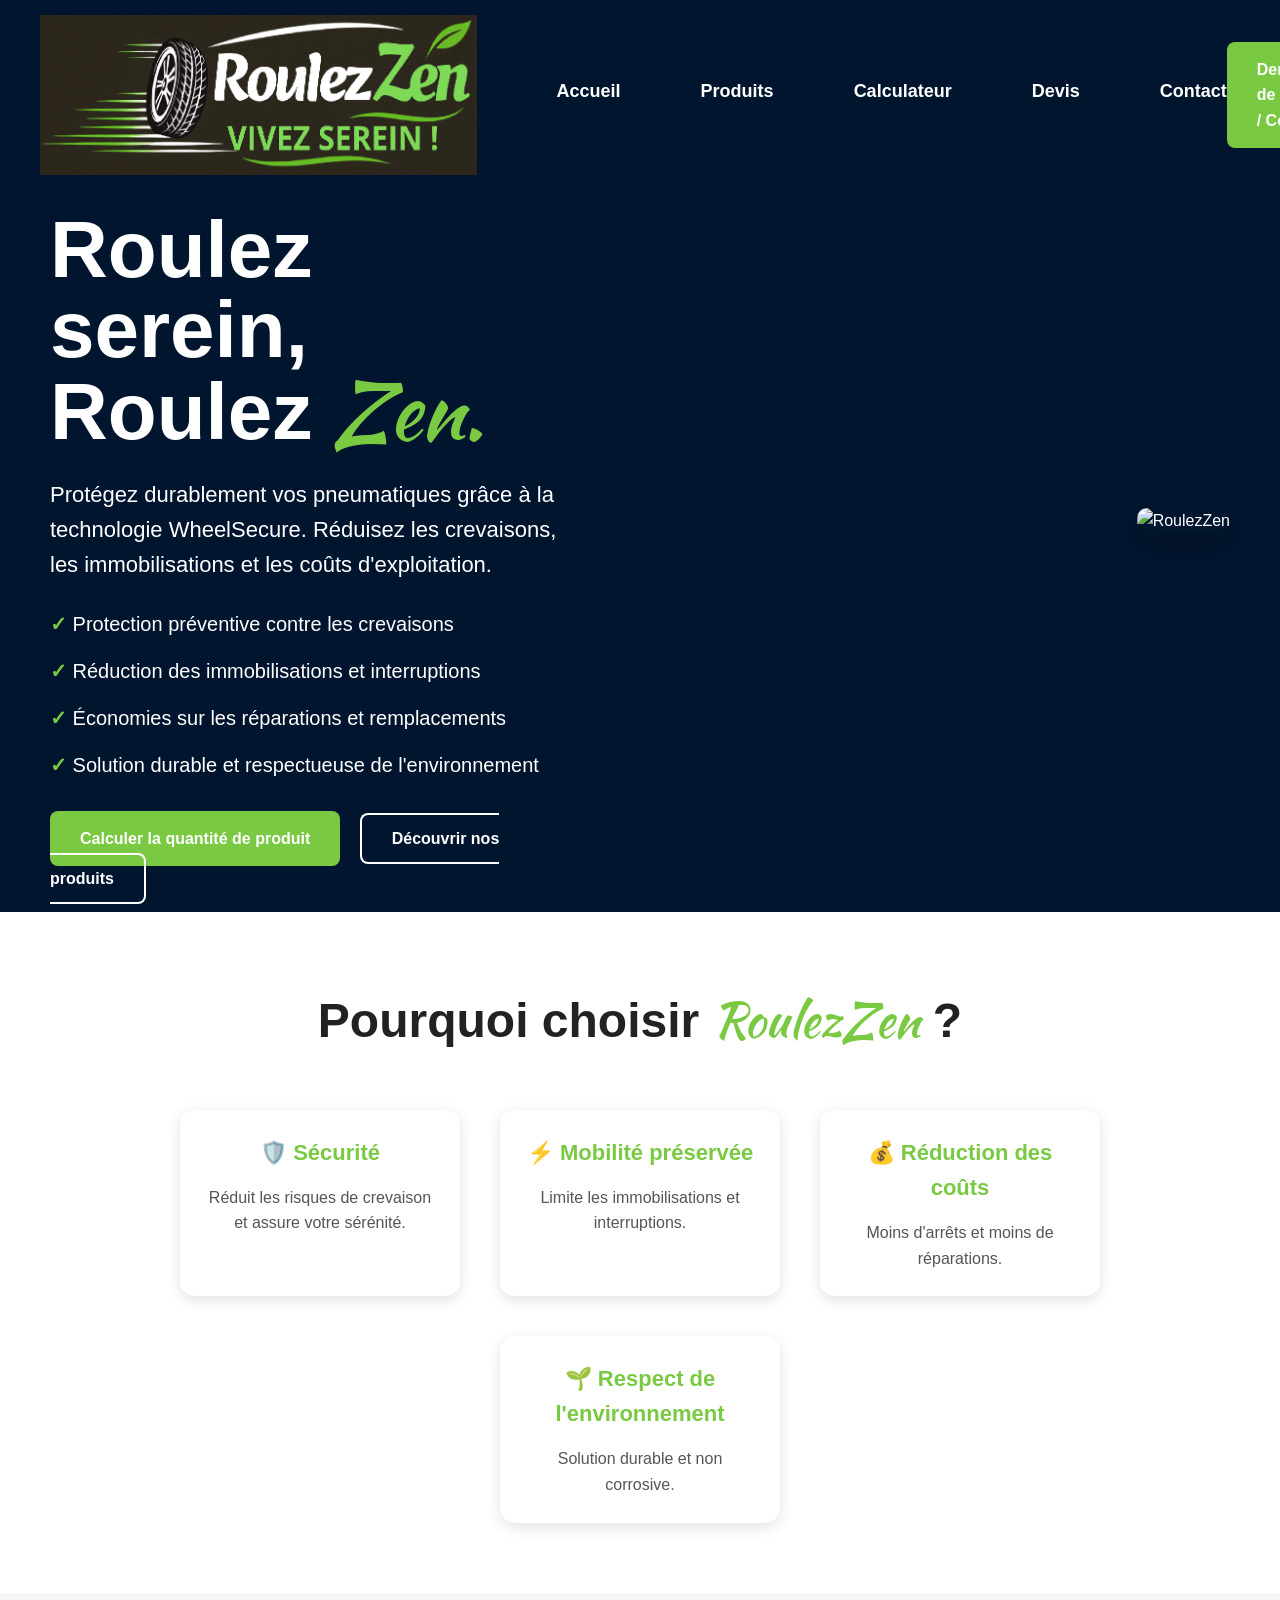
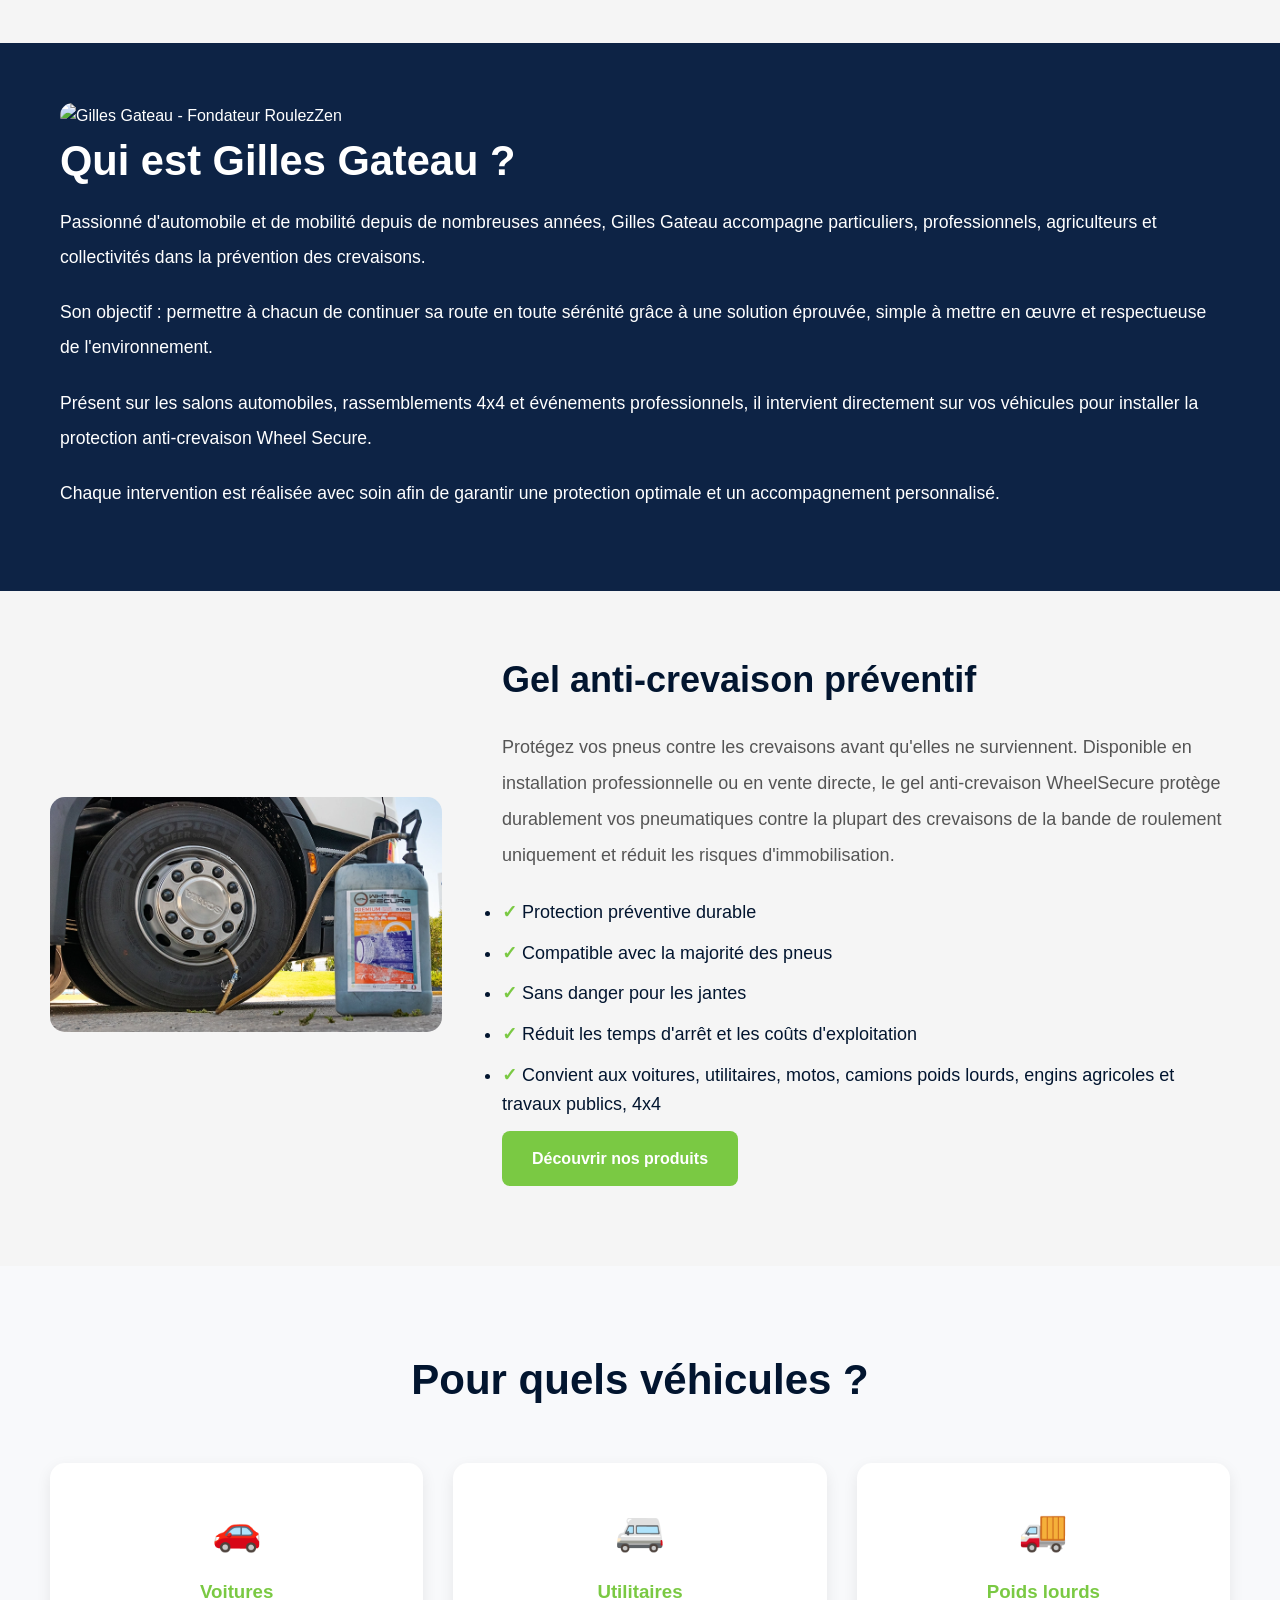
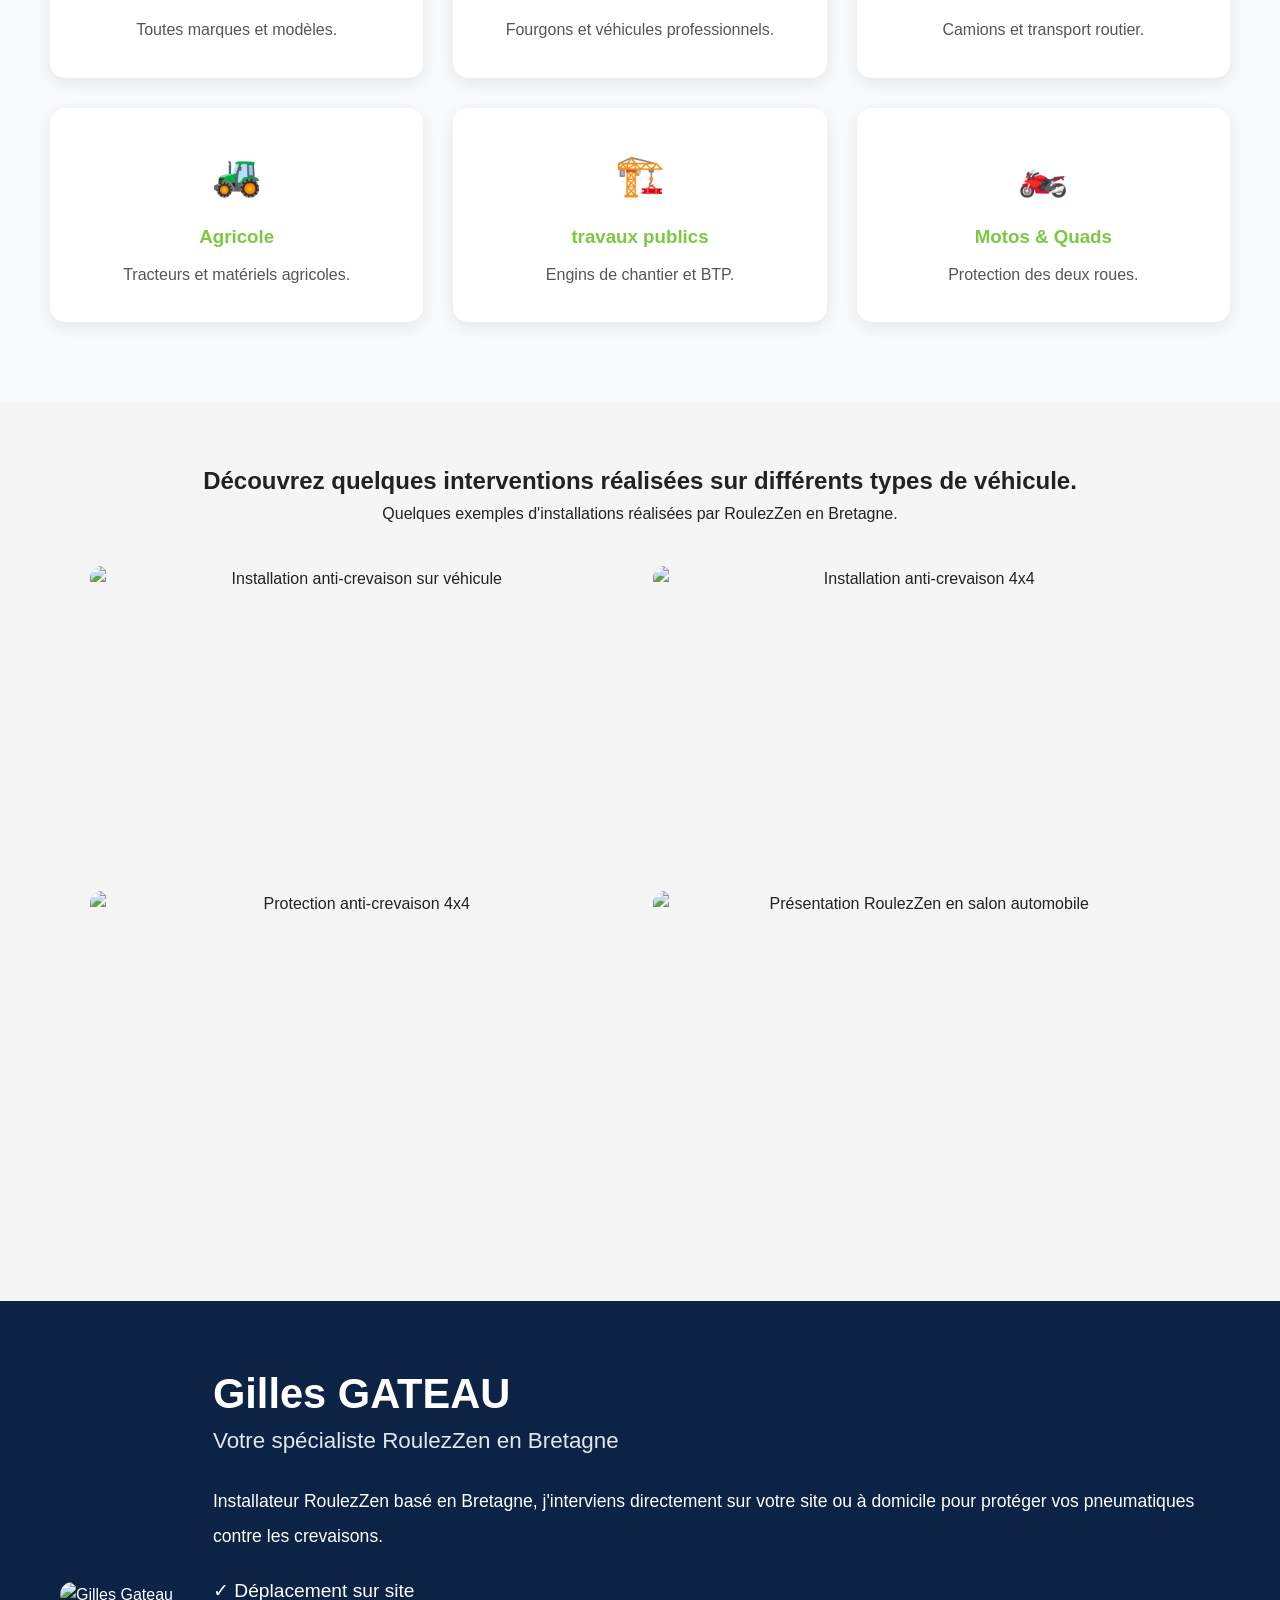
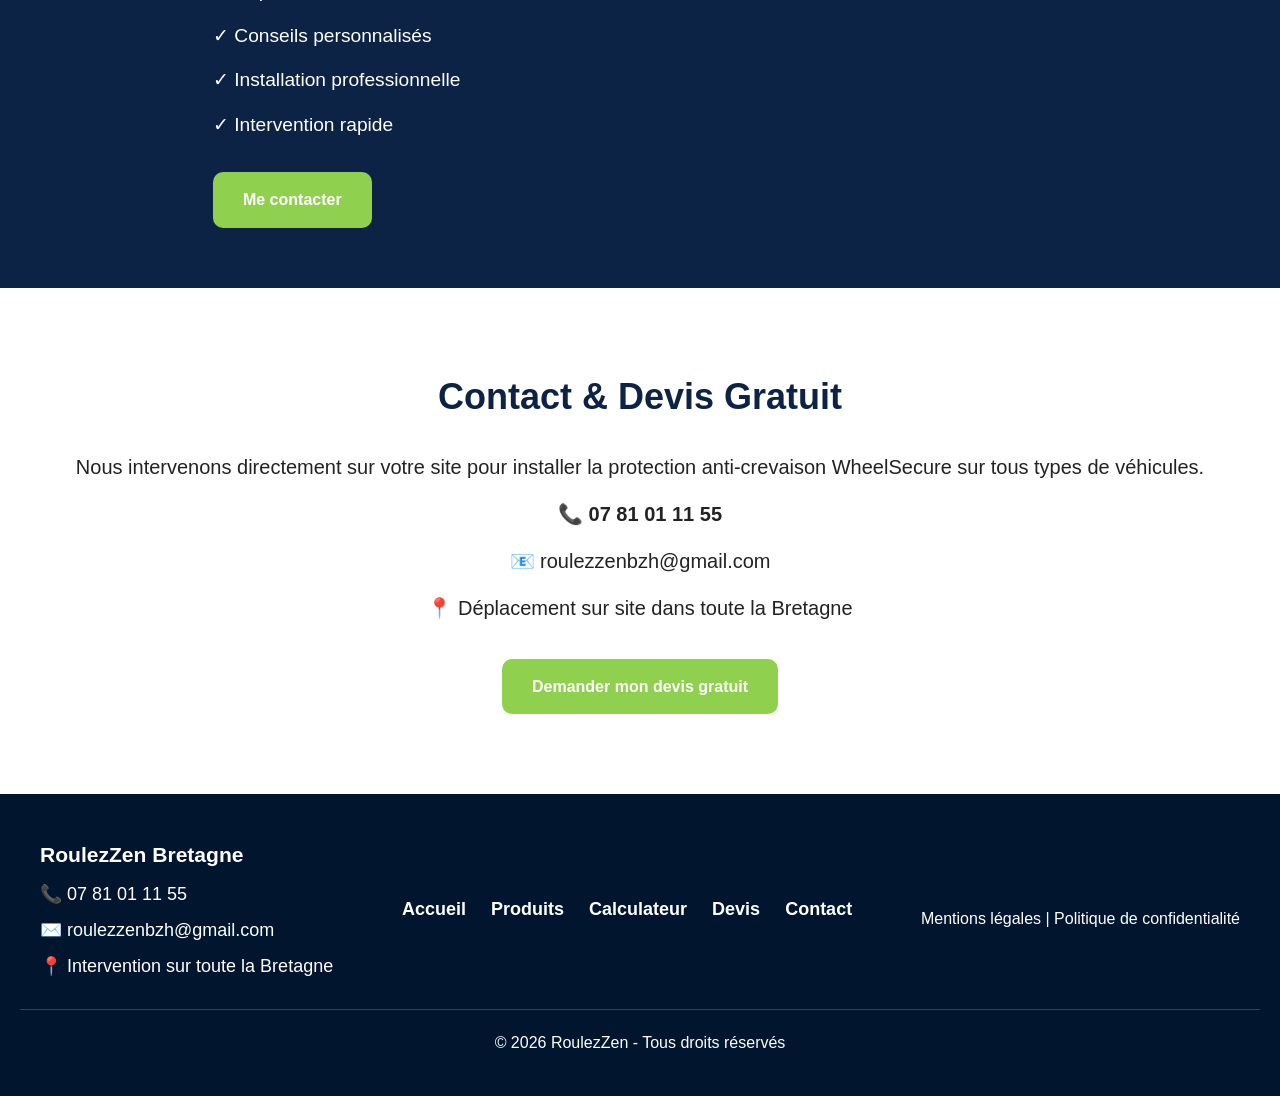
==== index.html @ c14ce448 "Restauration du site" ====
<!DOCTYPE html>
<html lang="fr">

<head>
    <meta charset="UTF-8">
    <meta name="viewport" content="width=device-width, initial-scale=1.0">
    <title>RoulezZen Bretagne | Protection anti-crevaison Wheel Secure</title>
    <meta name="description" content="RoulezZen Bretagne installe la protection anti-crevaison Wheel Secure sur voitures, utilitaires, poids lourds, engins agricoles et travaux publics.">
    <link rel="stylesheet" href="accueil.css">
    <link href="https://fonts.googleapis.com/css2?family=Kaushan+Script&display=swap" rel="stylesheet">
</head>

<body>

    <header>

    <img src="logo.png" alt="RoulezZen" class="logo">

    <nav>
        <a href="index.html" class="active">Accueil</a>
        <a href="produits.html">Produits</a>
        <a href="calculateur.html">Calculateur</a>
        <a href="formulaire.html">Devis</a>
        <a href="contact.html">Contact</a>
    </nav>

    <a href="formulaire.html" class="btn">
        Demande de devis / Contact
    </a>

</header>

    <section class="hero">
        <div class="hero-texte">

            <h1>
                Roulez serein, <br>
                Roulez <span class="vert">Zen.</span>
            </h1>

            <p>
                Protégez durablement vos pneumatiques grâce à la technologie WheelSecure. Réduisez les crevaisons, les immobilisations et les coûts d'exploitation.
            </p>
            <div class="avantages-liste">

                <div class="ligne-avantage">
                    ✓ Protection préventive contre les crevaisons
                </div>

                <div class="ligne-avantage">
                    ✓ Réduction des immobilisations et interruptions
                </div>

                <div class="ligne-avantage">
                    ✓ Économies sur les réparations et remplacements
                </div>

                <div class="ligne-avantage">
                    ✓ Solution durable et respectueuse de l'environnement
                </div>

            </div>
            <div class="hero-buttons">
                <a href="calculateur.html" class="btn">
                    Calculer la quantité de produit
                </a>

                <a href="produits.html" class="btn-secondaire">
                    Découvrir nos produits
                </a>
            </div>
        </div>

        <div class="hero-image">
            <img src="images/gilles-intervention-wheelsecure.jpg" alt="RoulezZen">
        </div>

   </section>

    <section class="pourquoi">

        <h2>Pourquoi choisir <span class="vert">RoulezZen</span> ?</h2>

        <div class="cartes">

            <div class="carte">
                <h3>🛡️ Sécurité</h3>
                <p>Réduit les risques de crevaison et assure votre sérénité.</p>
            </div>

            <div class="carte">
                <h3>⚡ Mobilité préservée</h3>
                <p>Limite les immobilisations et interruptions.</p>
            </div>

            <div class="carte">
                <h3>💰 Réduction des coûts</h3>
                <p>Moins d'arrêts et moins de réparations.</p>
            </div>

            <div class="carte">
                <h3>🌱 Respect de l'environnement</h3>
                <p>Solution durable et non corrosive.</p>
            </div>

        </div>

    </section>

    <section class="presentation-gilles">
    <div class="gilles-contenu">

        <div class="gilles-photo">
            <img src="images/gilles-polo-bleu.jpg" alt="Gilles Gateau - Fondateur RoulezZen">
        </div>

        <div class="gilles-texte">
            <h2>Qui est Gilles Gateau ?</h2>

            <p>
                Passionné d'automobile et de mobilité depuis de nombreuses années,
                Gilles Gateau accompagne particuliers, professionnels, agriculteurs
                et collectivités dans la prévention des crevaisons.
            </p>

            <p>
                Son objectif : permettre à chacun de continuer sa route en toute
                sérénité grâce à une solution éprouvée, simple à mettre en œuvre
                et respectueuse de l'environnement.
            </p>

            <p>
                Présent sur les salons automobiles, rassemblements 4x4 et événements
                professionnels, il intervient directement sur vos véhicules pour
                installer la protection anti-crevaison Wheel Secure.
            </p>

            <p>
                Chaque intervention est réalisée avec soin afin de garantir une protection optimale et un accompagnement personnalisé.
            </p>

        </div>

    </div>
</section>

    <section class="produit-phare">

        <div class="produit-image">
            <img src="bidon.png" alt="Gel anti-crevaison RoulezZen">
        </div>

        <div class="produit-texte">

            <h2>Gel anti-crevaison préventif</h2>

            <p>
                Protégez vos pneus contre les crevaisons avant qu'elles ne surviennent.
                Disponible en installation professionnelle ou en vente directe, 
                le gel anti-crevaison WheelSecure protège durablement vos pneumatiques 
                contre la plupart des crevaisons de la bande de roulement uniquement
                et réduit les risques d'immobilisation.
            </p>

            <ul>
                <li><span class="check">✓</span> Protection préventive durable</li>
                <li><span class="check">✓</span> Compatible avec la majorité des pneus</li>
                <li><span class="check">✓</span> Sans danger pour les jantes</li>
                <li><span class="check">✓</span> Réduit les temps d'arrêt et les coûts d'exploitation</li>
                <li><span class="check">✓</span> Convient aux voitures, utilitaires, motos, camions poids lourds, engins
                    agricoles et travaux publics, 4x4</li>
            </ul>

            <a href="produits.html" class="btn">
                Découvrir nos produits
            </a>

        </div>

    </section>

    <section class="applications">

        <h2>Pour quels véhicules ?</h2>

        <div class="applications-grid">

            <div class="carte-vehicule">
                <div class="icone">🚗</div>
                <h3>Voitures</h3>
                <p>Toutes marques et modèles.</p>
            </div>

            <div class="carte-vehicule">
                <div class="icone">🚐</div>
                <h3>Utilitaires</h3>
                <p>Fourgons et véhicules professionnels.</p>
            </div>

            <div class="carte-vehicule">
                <div class="icone">🚚</div>
                <h3>Poids lourds</h3>
                <p>Camions et transport routier.</p>
            </div>

            <div class="carte-vehicule">
                <div class="icone">🚜</div>
                <h3>Agricole</h3>
                <p>Tracteurs et matériels agricoles.</p>
            </div>

            <div class="carte-vehicule">
                <div class="icone">🏗️</div>
                <h3>travaux publics</h3>
                <p>Engins de chantier et BTP.</p>
            </div>

            <div class="carte-vehicule">
                <div class="icone">🏍️</div>
                <h3>Motos & Quads</h3>
                <p>Protection des deux roues.</p>
            </div>

        </div>

    </section>

<section class="galerie">
    <h2>Découvrez quelques interventions réalisées sur différents types de véhicule.</h2>
    <p>Quelques exemples d'installations réalisées par RoulezZen en Bretagne.</p>

    <div class="galerie-grid">
        <img src="images/gilles-intervention-wheelsecure.jpg" alt="Installation anti-crevaison sur véhicule">
        <img src="images/gilles-intervention-duster-arriere.jpg" alt="Installation anti-crevaison 4x4">
        <img src="images/gilles-intervention-4x4.jpg" alt="Protection anti-crevaison 4x4">
        <img src="images/gilles-salon-auto.jpg" alt="Présentation RoulezZen en salon automobile">
    </div>
</section>

    <section class="contact-gilles">

        <div class="gilles-photo">
            <img src="gilles.jpg" alt="Gilles Gateau">
        </div>

        <div class="gilles-texte">
            <h2>Gilles GATEAU</h2>

            <h3>Votre spécialiste RoulezZen en Bretagne</h3>

            <p>
                Installateur RoulezZen basé en Bretagne,
                j'interviens directement sur votre site ou à domicile
                pour protéger vos pneumatiques contre les crevaisons.
            </p>

            <ul>
                <li>✓ Déplacement sur site</li>
                <li>✓ Conseils personnalisés</li>
                <li>✓ Installation professionnelle</li>
                <li>✓ Intervention rapide</li>
            </ul>

            <a href="formulaire.html" class="btn-contact">
                Me contacter
            </a>

        </div>

    </section>
<section id="contact" class="contact">
    <div class="contact-contenu">

        <div class="contact-infos">
            <h2>Contact & Devis Gratuit</h2>
            <p class="contact-accroche">
            Nous intervenons directement sur votre site pour installer la protection anti-crevaison WheelSecure sur tous types de véhicules.
        </p>

            <p>📞 <strong>07 81 01 11 55</strong></p>

            <p>📧 roulezzenbzh@gmail.com</p>

            <p>📍 Déplacement sur site dans toute la Bretagne</p>

            <a href="formulaire.html" class="btn-contact">
                Demander mon devis gratuit
            </a>
        </div>

        
    </div>
</section>
<footer>

<div class="footer-contenu">

<div class="footer-infos">
<h3>RoulezZen Bretagne</h3>
<p>📞 07 81 01 11 55</p>
<p>✉️ roulezzenbzh@gmail.com</p>
<p>📍 Intervention sur toute la Bretagne</p>
</div>

<div class="menu-footer">
<a href="index.html">Accueil</a>
<a href="produits.html">Produits</a>
<a href="calculateur.html">Calculateur</a>
<a href="formulaire.html">Devis</a>
<a href="contact.html">Contact</a>
</div>

<p class="footer-liens">
<a href="mentions-legales.html">Mentions légales</a> |
<a href="confidentialite.html">Politique de confidentialité</a>
</p>

</div>

<div class="footer-copy">
© 2026 RoulezZen - Tous droits réservés
</div>

</footer>


</body>

</html>
---- accueil.css ----
*{
    margin:0;
    padding:0;
    box-sizing:border-box;
}

body{
    font-family:Arial,sans-serif;
    background: #f5f5f5;
    color: #222;
    line-height: 1.6;
}

header{
    background:#02152f;
    padding:15px 40px;
    display:flex;
    justify-content:space-between;
    align-items:center;
}

.logo{
    height:160px;
    width:auto;
}

nav{
    display:flex;
    align-items:center;
}

nav a{
    color:white;
    text-decoration:none;
    margin-left:80px;
    font-size:18px;
    font-weight:600;
    padding-bottom:8px;
    transition: all 0.3s ease;
}

nav a:hover{
    color:#7AC943;
    border-bottom: 3px solid #7AC943;
}

nav a:active{
    border-bottom: 3px solid #7AC943;
}

.hero{
    background:#02152f;
    color:white;
    padding:20px 50px;
    min-height: 350px;
    display: flex;
    justify-content: space-between;
    align-items: center;
}
    .hero-texte{
        width:45%;
    }
    .hero-image{
        width:20%;
        text-align:right;
        margin-top: -60px;
    }
    .hero-image img{
        width:100%;
        max-width: 500px;
        height: 320px;
        object-fit: cover;
        object-position: center 35%;
        border-radius:10px;
        box-shadow: 0 10px 30px 
        rgba(0,0,0,0.25);
    }

.hero h1{
    font-size: 80px;
    font-weight: 900;
    line-height: 1;
    margin-bottom: 25px;
}

.hero p{
    font-size:22px;
    margin-bottom:25px;
}

.btn{
    background:#7AC943;
    color:white;
    text-decoration:none;
    padding:15px 30px;
    border-radius:8px;
    font-weight:bold;
    display:inline-block;
    cursor: pointer;
}

.btn:hover{
    background:#6bb53a;
    transform: translateY(-2px);
    transition: 0.3s;
}

.vert{
    color:#7AC943;
    font-weight:normal;
    font-style:normal;
    font-family:"Kaushan Script",cursive;
}

.avantages{
    margin:30px 0;
}

.avantage{
    color:white;
    font-size:20px;
    margin-bottom:15px;
    font-weight:500;
}

.avantage::before{
    content:"✓";
    color:#7AC943;
    font-weight:bold;
    margin-right:12px;
}
.avantages{
    display:flex;
    justify-content:center;
    gap:30px;
    padding:60px 40px;
    background:white;
}

.avantage{
    width:250px;
    text-align:center;
    padding:25px;
    background:#ffffff;
    border-radius:12px;
    box-shadow:0 0 10px rgba(0,0,0,0.08);
}

.avantage h3{
    color:#7AC943;
    margin-bottom:15px;
    font-size:22px;
}

.avantage p{
    color:#555;
    line-height:1.5;
}
.avantages-liste{
    margin-top: 25px;
}
.ligne-avantage{
    color:white;
    font-size:20px;
    margin-bottom: 15px;
}
.ligne-avantage::first-letter{
    color:#7AC943;
    font-weight: bold;
}
.hero-buttons{
    margin-top:30px;
}

.btn-secondaire{
    color:white;
    text-decoration:none;
    border:2px solid white;
    padding:15px 30px;
    border-radius:8px;
    margin-left:15px;
    font-weight:bold;
    cursor: pointer;
}

.btn-secondaire:hover{
    background:white;
    color:#02152f;
    transform: translateY(-2px);
    transition: 0.3s;
}
.pourquoi{
    background:white;
    padding:70px 50px;
    text-align:center;
}

.pourquoi h2{
    font-size:48px;
    margin-bottom:50px;
}

.cartes{
    display:flex;
    justify-content:center;
    gap:40px;
    flex-wrap:wrap;
    margin-top: 40px;
}

.carte{
    width:280px;
    min-height: 180px;
    padding:25px;
    border-radius:15px;
    background:#ffffff;
    box-shadow:0 4px 15px rgba(0,0,0,0.12);
    transition: 0.3s;
}

.carte:hover{
    transform: translateY(-6px);
}

.carte h3{
    font-size: 22px;
    color:#7AC943;
    margin-bottom:15px;
}

.carte p{
    font-size: 16px;
    color:#555;
    line-height:1.6;
}
.produit-phare{
    display:flex;
    align-items:center;
    justify-content:space-between;
    gap:60px;
    padding:0px 50px 80px 50px;
    margin-top: 60px;
}

.produit-image{
    width:35%;
}

.produit-image img{
    width:100%;
    border-radius:15px;
}

.produit-texte{
    width:65%;
}

.produit-texte h2{
    font-size:36px;
    margin-bottom:20px;
    color:#02152f;
}

.produit-texte p{
    font-size:18px;
    line-height:2;
    margin-bottom:25px;
    color:#555;
}

.produit-texte li{
    margin-bottom:12px;
    font-size:18px;
    color:#02152f;
}
.check{
    color:#7AC943;
    font-weight:bold;
}/* APPLICATIONS */

.applications{
    padding:80px 50px;
    background:#f8f9fb;
    text-align:center;
}

.applications h2{
    font-size:42px;
    color:#02152f;
    margin-bottom:50px;
}

.applications-grid{
    display:grid;
    grid-template-columns:repeat(3, 1fr);
    gap:30px;
}

.carte-vehicule{
    background:white;
    padding:35px;
    border-radius:15px;
    box-shadow:0 5px 15px rgba(0,0,0,0.08);
    transition:0.3s;
}

.carte-vehicule:hover{
    transform:translateY(-5px);
}

.icone{
    font-size:40px;
    margin-bottom:15px;
}

.carte-vehicule h3{
    color:#7ac943;
    margin-bottom:10px;
}

.carte-vehicule p{
    color:#555;
}
.presentation-gilles, 
.contact-gilles{
    display:flex;
    align-items:center;
    justify-content: center;
    flex-wrap: wrap;
    gap:40px;
    padding:60px;
    background:#0d2345;
    color:white;
    margin-top:50px;

}

.gilles-photo img{
    width:420px;
    height: 500px;
    object-fit: cover;
    object-position: center;
    border-radius: 15px;
    
}

.gilles-texte{
    flex:2;
}

.gilles-texte h2{
    color:white;
    font-size: 2.6rem;
    margin-bottom:10px;
}

.gilles-texte h3{
    color:#dfe7ef;
    font-size: 1.4rem;
    margin-top: -15px;
    margin-bottom:25px;
    font-weight: 400;
}

.gilles-texte p{
    font-size: 1.1rem;
    line-height:2;
    margin-bottom:20px;
}

.gilles-texte ul{
    list-style:none;
    padding:0;
}

.gilles-texte li{
    font-size: 1.2rem;
    line-height: 1.8;
    margin-bottom:10px;
}

.btn-contact{
    display:inline-block;
    margin-top:20px;
    padding:15px 30px;
    background:#8fd14f;
    color:white;
    text-decoration:none;
    border-radius:10px;
    font-weight:bold;
    cursor: pointer;
}

.btn-contact:hover{
    background: #6bb53a;
    transform: translateY(-2px);
    transition: 0.3s;
}

.contact{
    padding:80px 50px;
    background:white;
}

.contact-contenu{
    display:flex;
    justify-content:space-between;
    align-items:center;
    gap:80px;
    flex-wrap:wrap;
}

.contact-infos{
    flex:1;
    text-align: center;
    min-width:300px;
}

.contact-infos h2{
    color:#0d2345;
    margin-bottom:25px;
    font-size:36px;
}

.contact-infos p{
    font-size:20px;
    margin-bottom:15px;
}

.contact-container{
    align-items: center;
}


/* =========================
   PAGE PRODUITS
========================= */

.hero-produits{
    min-height:600px;
    background:
        linear-gradient(
            rgba(0,0,0,0.55),
            rgba(0,0,0,0.55)
        ),
        url("images/fond-produits.jpg");

    background-size:cover;
    background-position:center;

    display:flex;
    align-items:center;
    justify-content:center;

    text-align:center;
    color:white;

    padding:40px;
}

.hero-content{
    max-width:900px;
}

.hero-content h1{
    font-size:4rem;
    margin-bottom:20px;
}

.hero-content p{
    font-size:1.4rem;
    line-height:2;
    margin-bottom:35px;
}

.btn-cta{
    display:inline-block;
    padding:15px 35px;
    border-radius:50px;

    background:#00a651;
    color:white;

    text-decoration:none;
    font-weight:bold;
    font-size:1.1rem;

    transition:0.3s;
    cursor: pointer;
}

.btn-cta:hover{
    transform:translateY(-3px);
}
footer{
    background:#02152f;
    color:white;
    padding:40px 20px;
}

.footer-contenu{
    max-width:1200px;
    margin:auto;
    display:flex;
    justify-content:space-between;
    align-items:center;
    flex-wrap:wrap;
    gap:30px;
}

.footer-infos{
    line-height:2;
    font-size: 18px;
}

.menu-footer{
    display:flex;
    gap:25px;
    flex-wrap:wrap;
    font-size: 18px;
}

.menu-footer a{
    color:white;
    text-decoration:none;
    font-weight:bold;
}

.menu-footer a:hover{
    color:#7AC943;
}

.footer-copy{
    text-align:center;
    margin-top:25px;
    border-top:1px solid rgba(255,255,255,0.2);
    padding-top:20px;
    font-size: 16px;

}
/* PAGE CONTACT */

.contact-page{
    padding:50px 50px;
    background:white;
}

.contact-page h1{
    text-align:center;
    font-size:60px;
    color:#0B2C5D;
    margin-bottom:20px;
}

.contact-intro{
    text-align:center;
    max-width:900px;
    margin:auto;
    margin-bottom:50px;
    font-size:18px;
}

.contact-grid{
    display:grid;
    grid-template-columns:1fr 1fr;
    gap:40px;
}

.contact-card{
    background:white;
    padding:40px;
    border-radius:20px;
    box-shadow:0 10px 30px rgba(0,0,0,0.08);
}

.contact-card h2{
    color:#0B2C5D;
    margin-bottom:25px;
}

.contact-card p{
    margin-bottom:15px;
    font-size:18px;
}

.contact-card input,
.contact-card textarea{
    width:100%;
    padding:15px;
    margin-bottom:15px;
    border:1px solid #ddd;
    border-radius:10px;
    font-size:16px;
}

.contact-card textarea{
    height:150px;
    resize:none;
}

.contact-card button{
    width:100%;
    background: #7AC943;
    color: white;
    border: none;
    padding: 15px;
    border-radius: 10px;
    font-weight: bold;
}

.contact-card button:hover{
    background: #68b436;
}

.galerie{
    padding: 60px 50px;
    text-align: center;
}

.galerie-grid{
    display: grid;
    grid-template-columns: repeat(2,1fr);
    gap: 25px;
    max-width: 1100px;
    margin: 40px auto 0;
}

.galerie img{
    width: 100%;
    height: 300px;
    object-fit: cover;
    border-radius: 12px;
    transition: 0.35s ease;
}

.galerie img:hover{
    transform:scale(1.03);
}

@media (max-width:768px){

    .contact-grid{
        grid-template-columns:1fr;
    }

    header{
        flex-direction:column;
        padding:15px;
    }

    .logo{
        height:80px;
        width:auto;
    }

    nav{
        display:flex;
        flex-wrap:wrap;
        justify-content:center;
        gap:15px;
    }

    nav a{
        margin-left:0;
        font-size:16px;
    }

    .hero{
        flex-direction:column;
        text-align:center;
        padding:40px 20px;
    }

    .hero-texte{
        width:100%;
    }

    .hero-image{
        width:100%;
        margin-top:30px;
        text-align:center;
    }

    .hero-image img{
        width:80%;
        max-width:320px;
        height:auto;
    }

    .hero h1{
        font-size:58px;
        line-height:1.1;
    }

    .hero p{
        font-size:22px;
    }

    .hero-buttons{
        display:flex;
        flex-direction:column;
        gap:15px;
    }

    .btn,
    .btn-secondaire{
        width:100%;
        margin-left:0;
        text-align:center;
    }

    .produit-phare{
        flex-direction:column;
        padding:50px 20px;
        gap:30px;
    }

    .produit-image,
    .produit-texte{
        width:100%;
    }

    .applications-grid{
        grid-template-columns:repeat(2,1fr);
    }

    .gilles-contenu{
        flex-direction:column;
        text-align:center;
    }

    .gilles-photo img{
        width:250px;
        height:250px;
    }

    .hero-calculateur h1{
        font-size:40px;
    }

    .hero-calculateur p{
        font-size:18px;
    }

.hero{
    flex-direction:column;
    text-align:center;
    padding:40px 20px;
}

.hero-texte,
.hero-image{
    width:100%;
}

.hero-image{
    margin-top:30px;
}

.hero h1{
    font-size:56px;
}

.hero-buttons{
    display:flex;
    flex-direction:column;
    gap:15px;
}

.btn-secondaire{
    margin-left:0;
    cursor: pointer;
}

.produit-phare{
    flex-direction:column;
}

.produit-image,
.produit-texte{
    width:100%;
}

.applications-grid{
    display: grid;
    grid-template-columns:1fr;
    gap: 20px;
}

.carte-vehicule{
    width: 100%;
    max-width: 350px;
    margin: 0 auto;
}

.cartes{
    flex-direction:column;
    align-items:center;
}

.galerie{
    padding: 40px 15px;
}

.galerie h2{
    font-size: 24px;
    line-height: 1.3;
    margin-bottom: 10px;
}

.galerie p{
    font-size: 16px;
    margin-top: 10px;
    margin-bottom: 25px;
    line-height: 1.5;
   }

.galerie-grid{
    grid-template-columns: 1fr;
    gap: 20px;
}

.galerie img{
    width: 100%;
    height: 220px;
    object-fit: cover;
    border-radius: 12px;
}

}
/* ===== Pages Mentions légales / Confidentialité ===== */

.section{
    max-width:1100px;
    margin:70px auto;
    padding:0 20px;
}

.titre{
    text-align:center;
    color:#02152f;
    font-size:42px;
    margin-bottom:40px;
}

.section h2{
    color:#02152f;
    margin-top:40px;
    margin-bottom:15px;
}

.section p,
.section li{
    font-size:18px;
    line-height:1.8;
    color:#444;
}

.section ul{
    margin:20px 0 20px 30px;
}

.footer-liens{
    margin-top:20px;
}

.footer-liens a{
    color:white;
    text-decoration:none;
}

.footer-liens a:hover{
    color:#7AC943;
}

@media (max-width:768px){

    .titre{
        font-size:32px;
    }

    .section p,
    .section li{
        font-size:16px;
    }

}
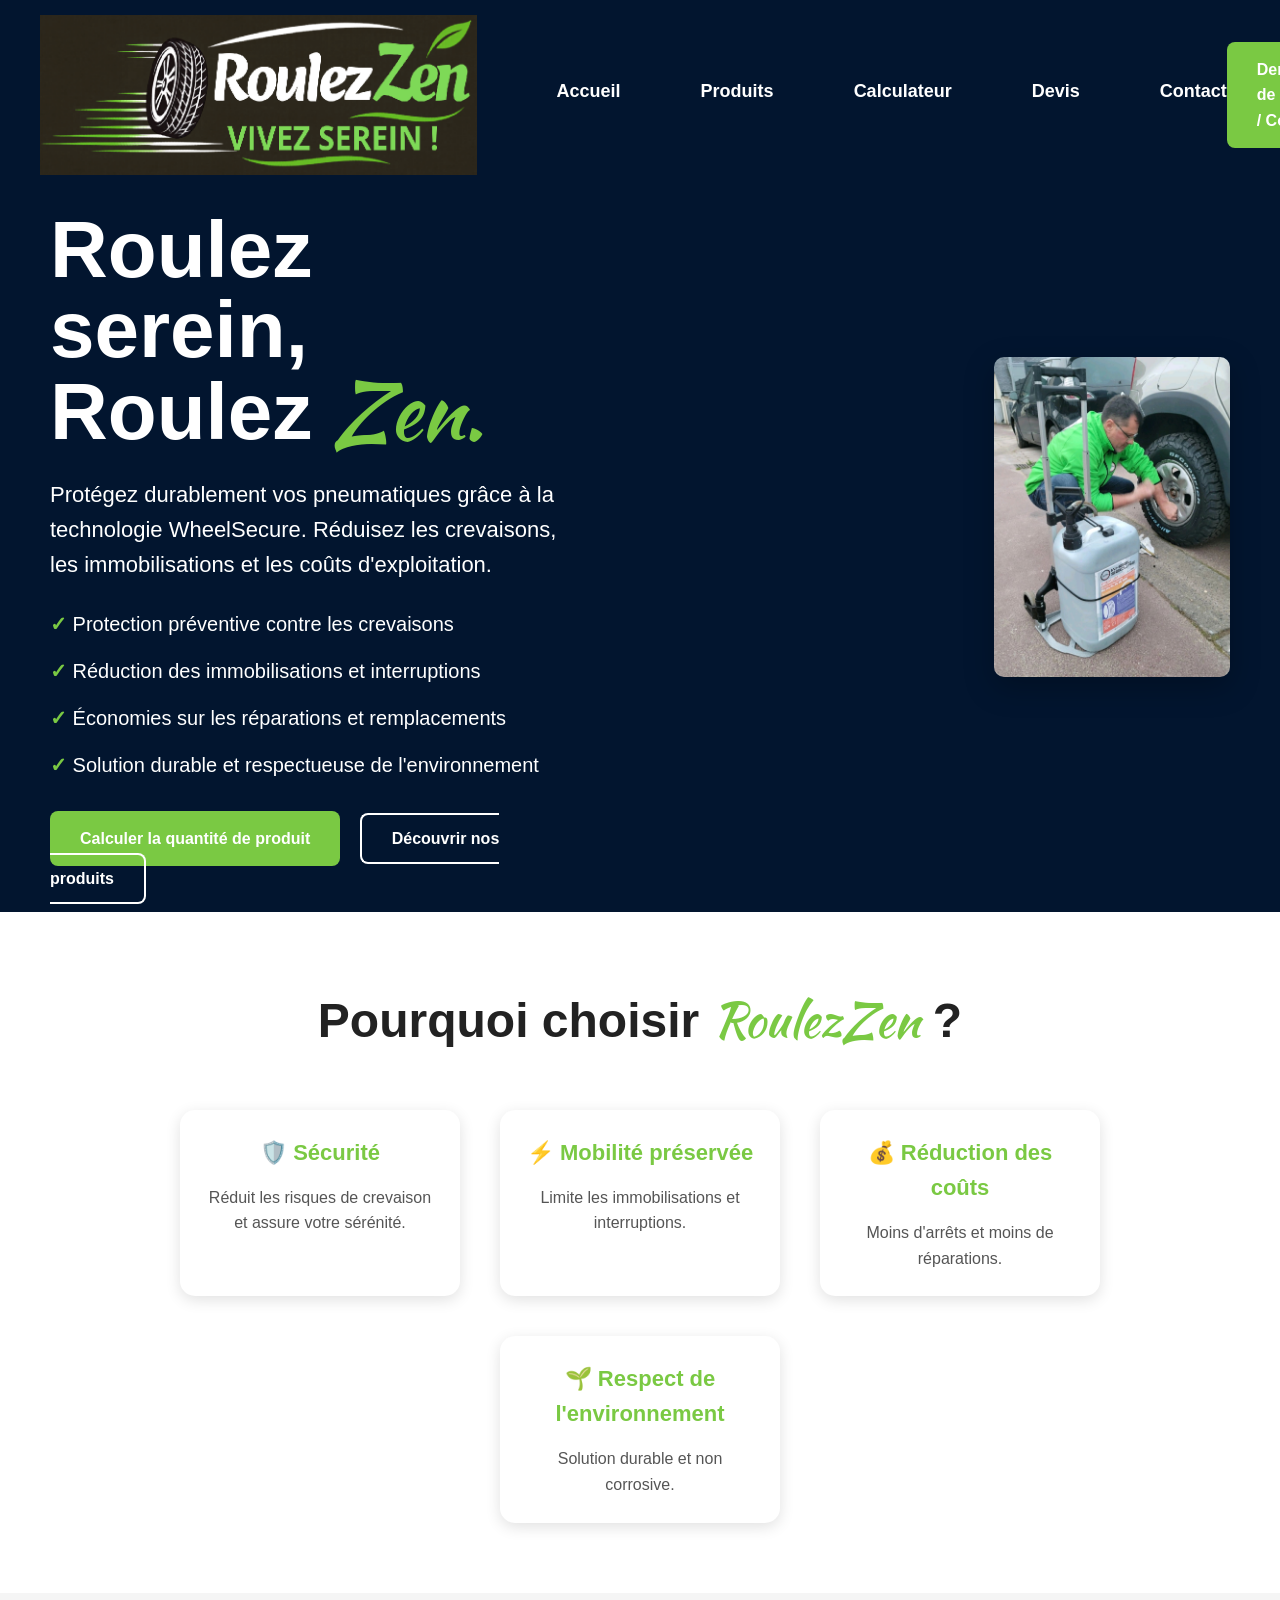
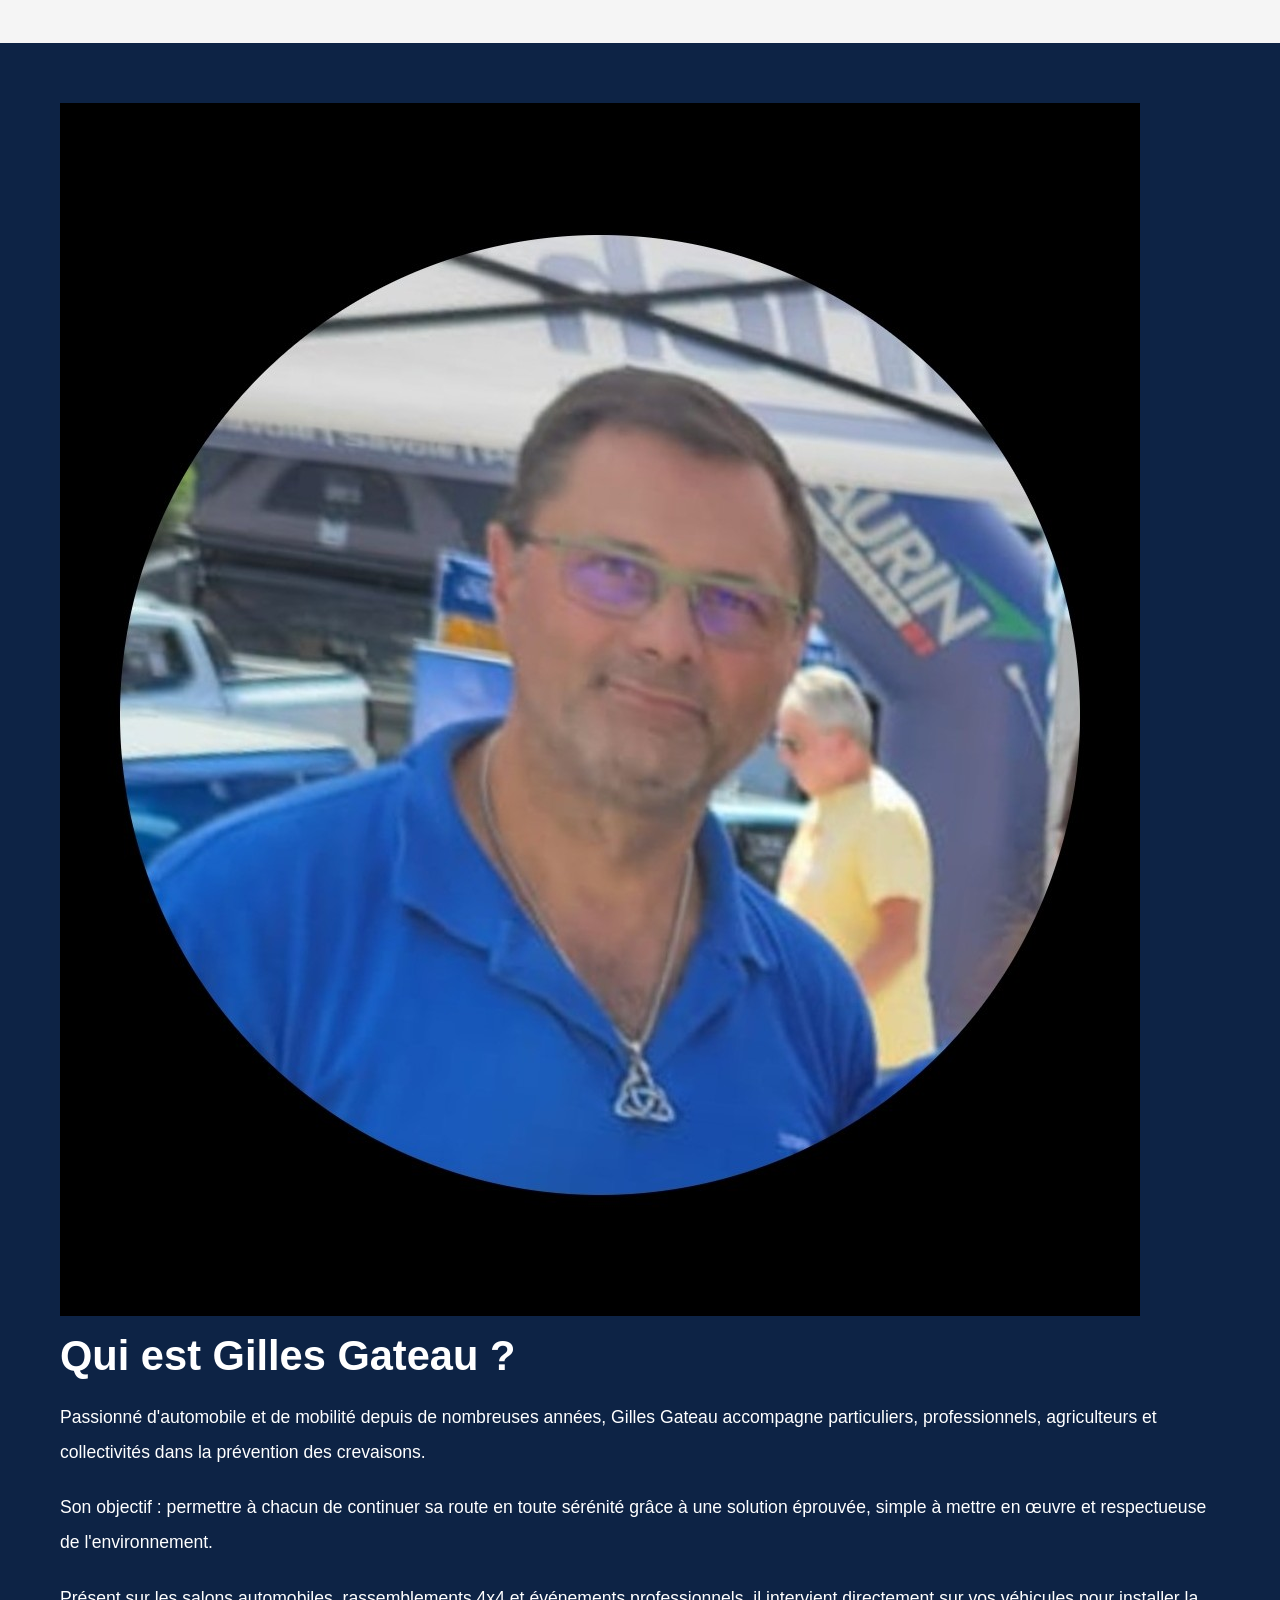
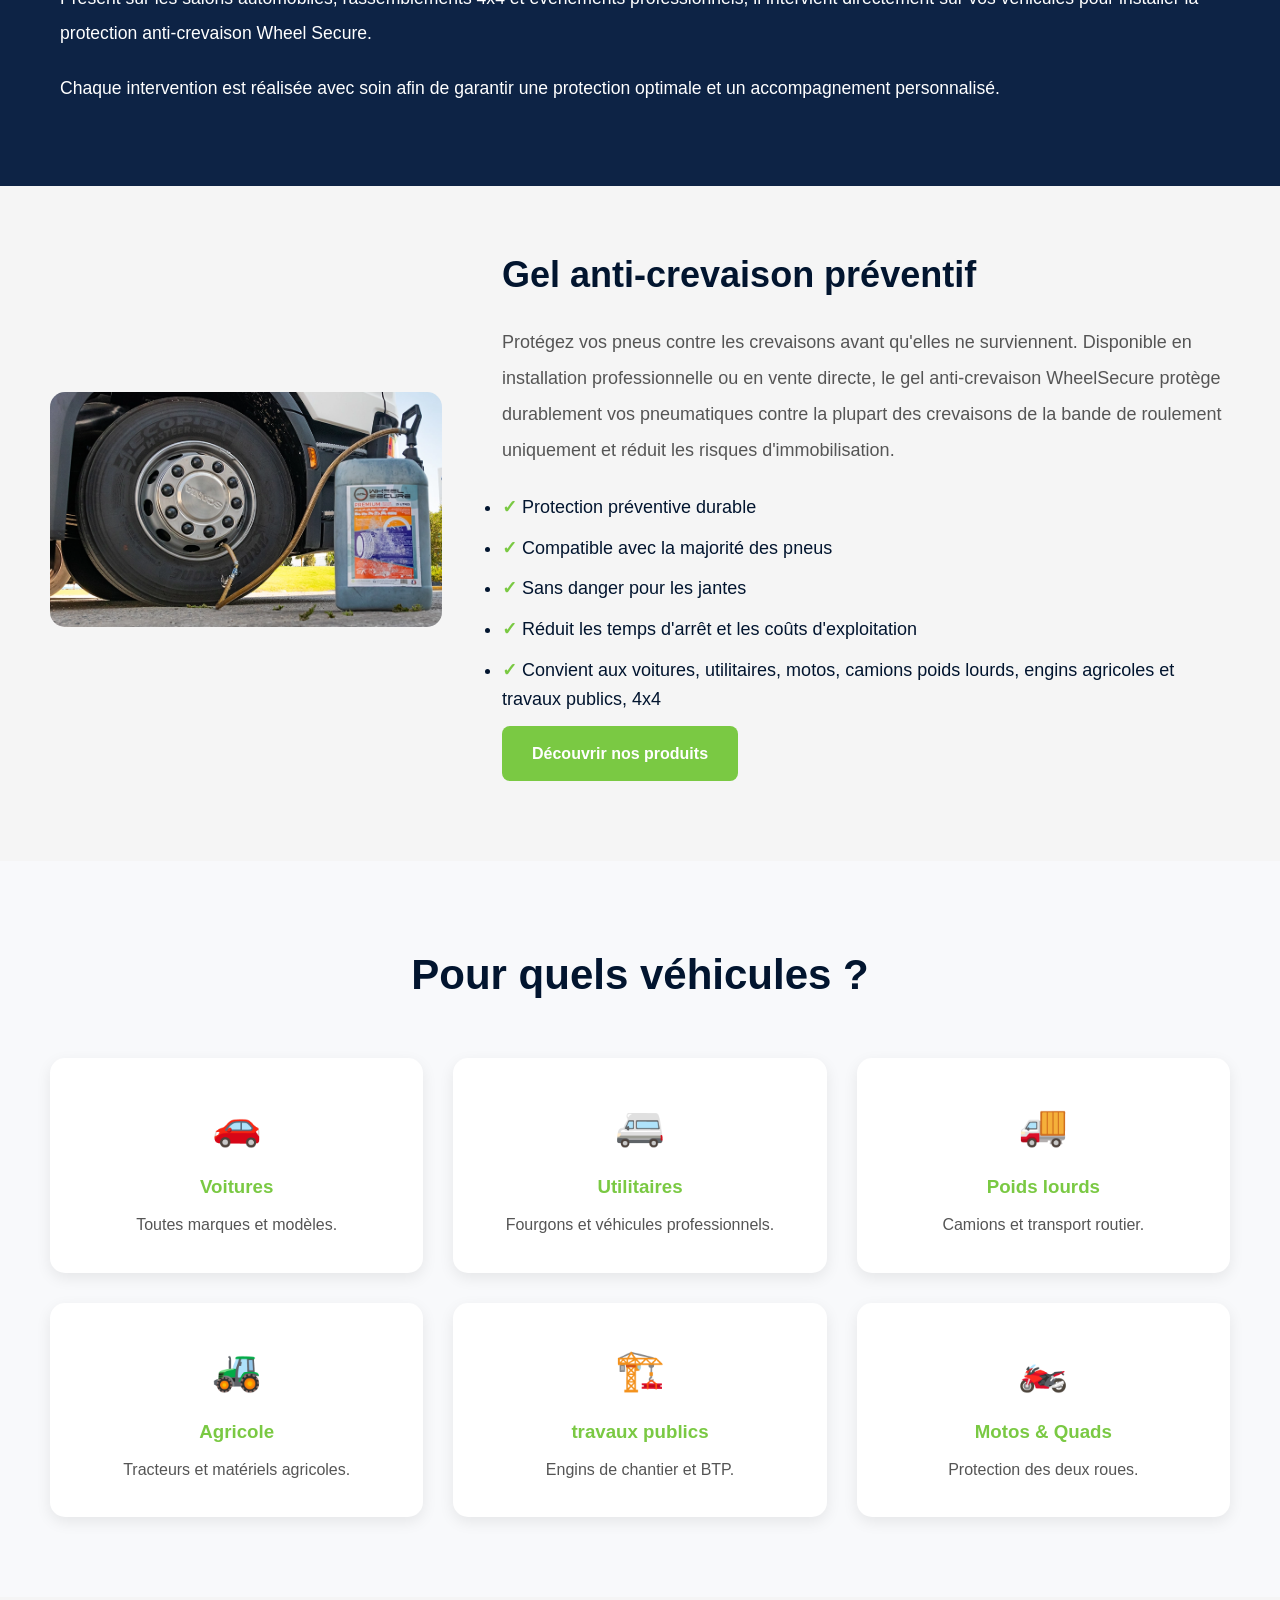
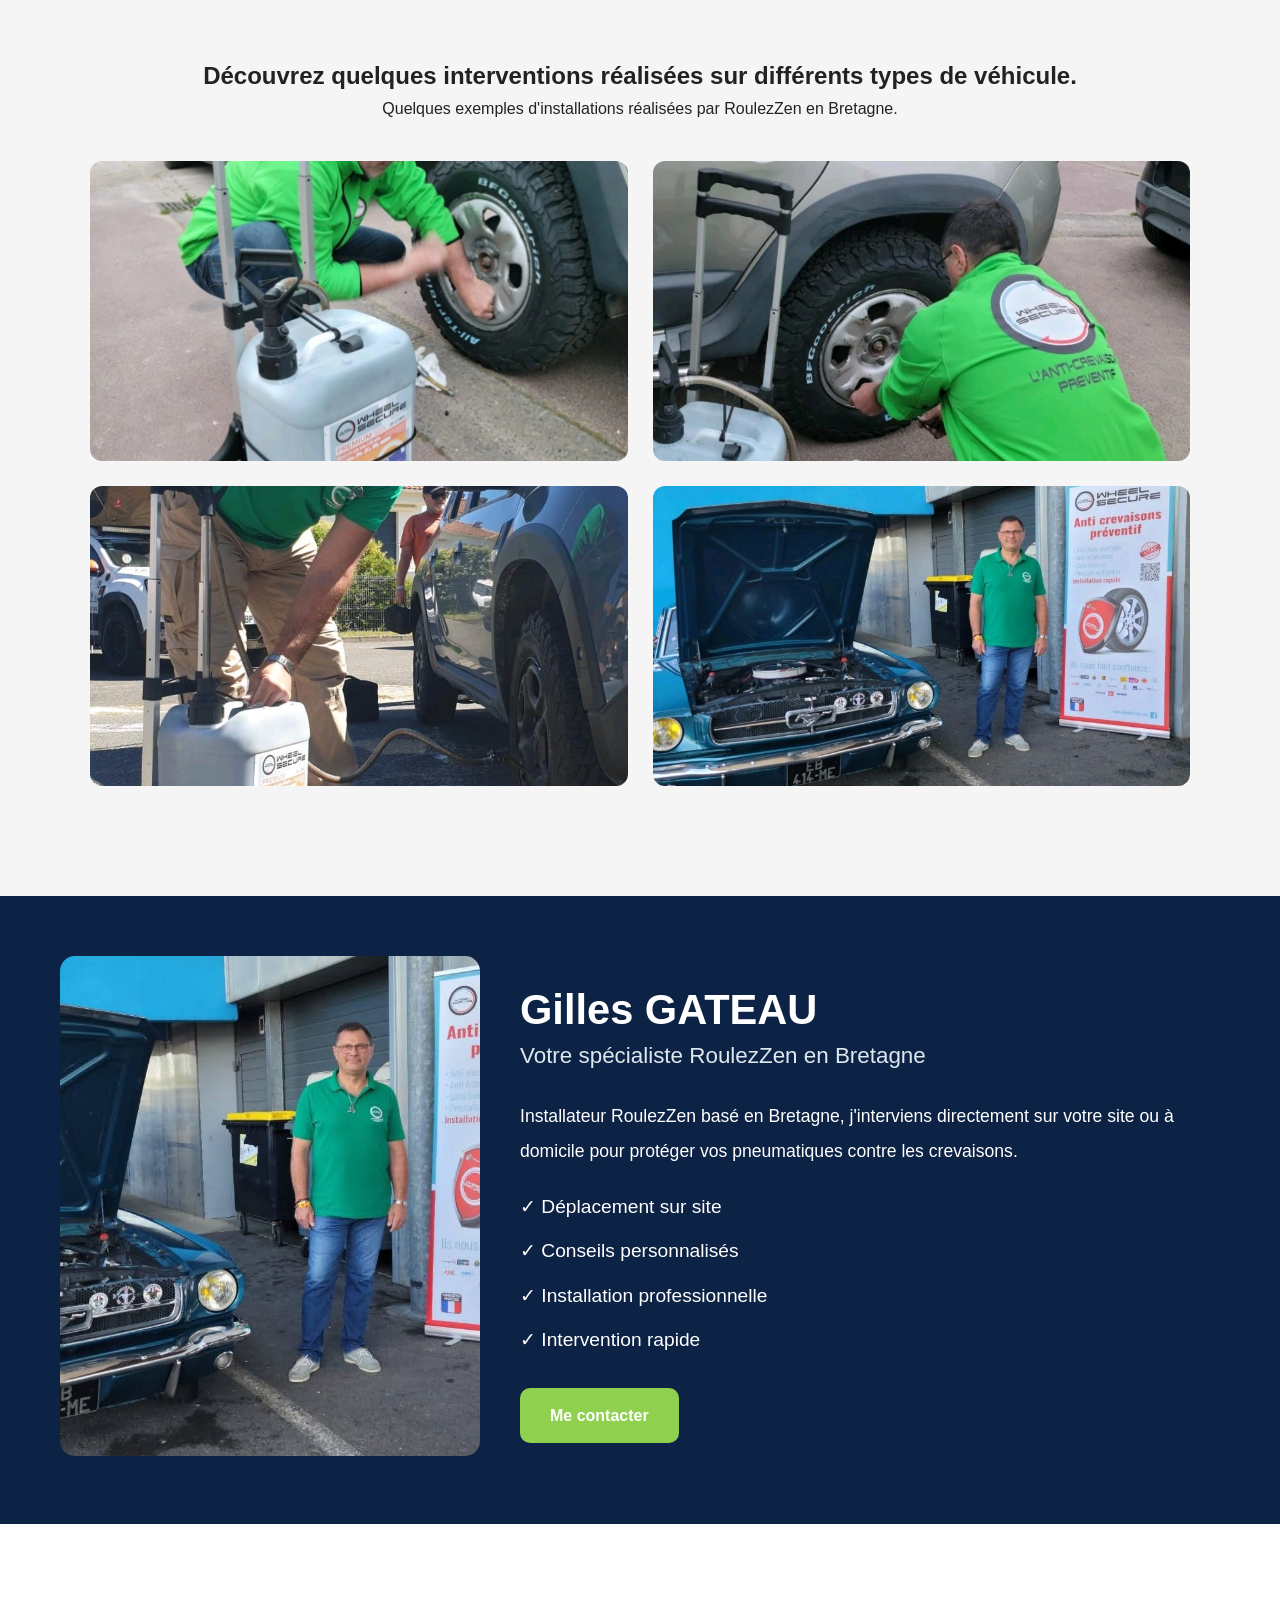
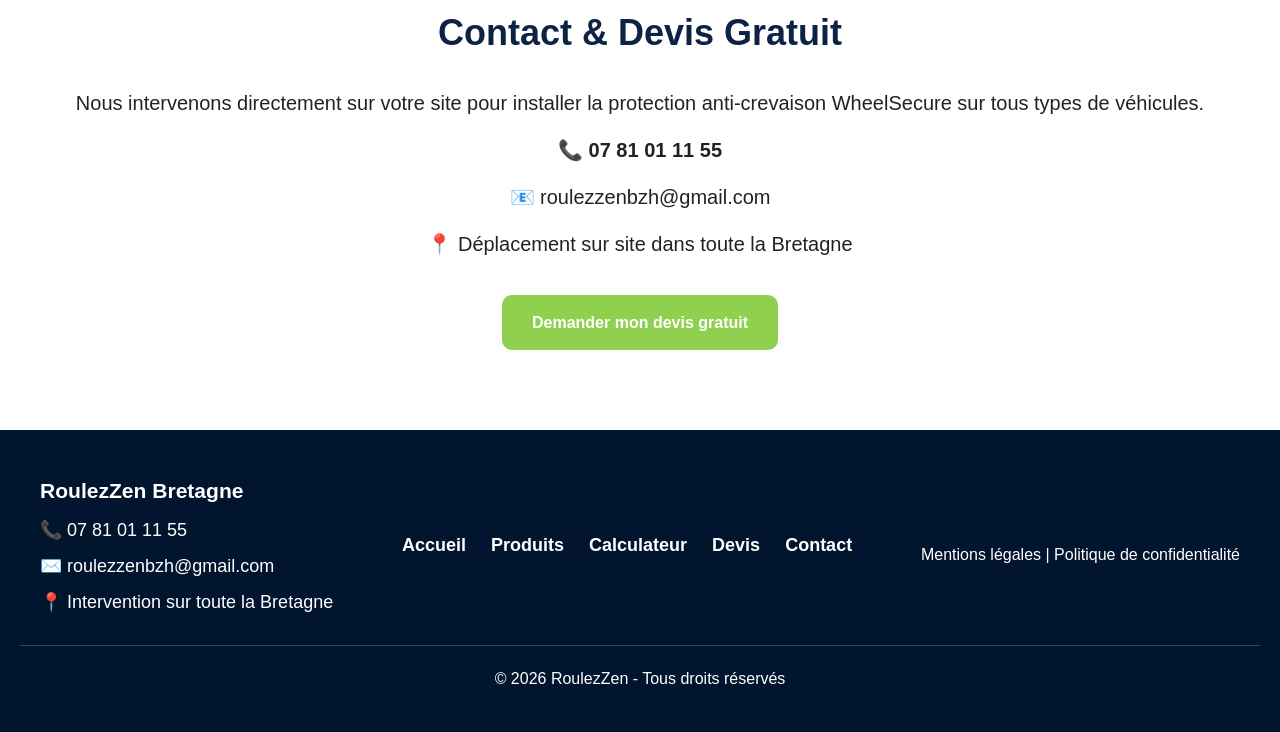
==== commit d14cbb60: "Correction affichage des photos" ====
--- a/index.html
+++ b/index.html
@@ -239,8 +239,8 @@
 
     <section class="contact-gilles">
 
-        <div class="gilles-photo">
-            <img src="gilles.jpg" alt="Gilles Gateau">
+        <div class="Gilles-photo">
+            <img src="Gilles.jpg" alt="Gilles Gateau">
         </div>
 
         <div class="gilles-texte">
--- a/accueil.css
+++ b/accueil.css
@@ -335,7 +335,7 @@
 
 }
 
-.gilles-photo img{
+.Gilles-photo img{
     width:420px;
     height: 500px;
     object-fit: cover;
@@ -729,7 +729,7 @@
         text-align:center;
     }
 
-    .gilles-photo img{
+    .Gilles-photo img{
         width:250px;
         height:250px;
     }
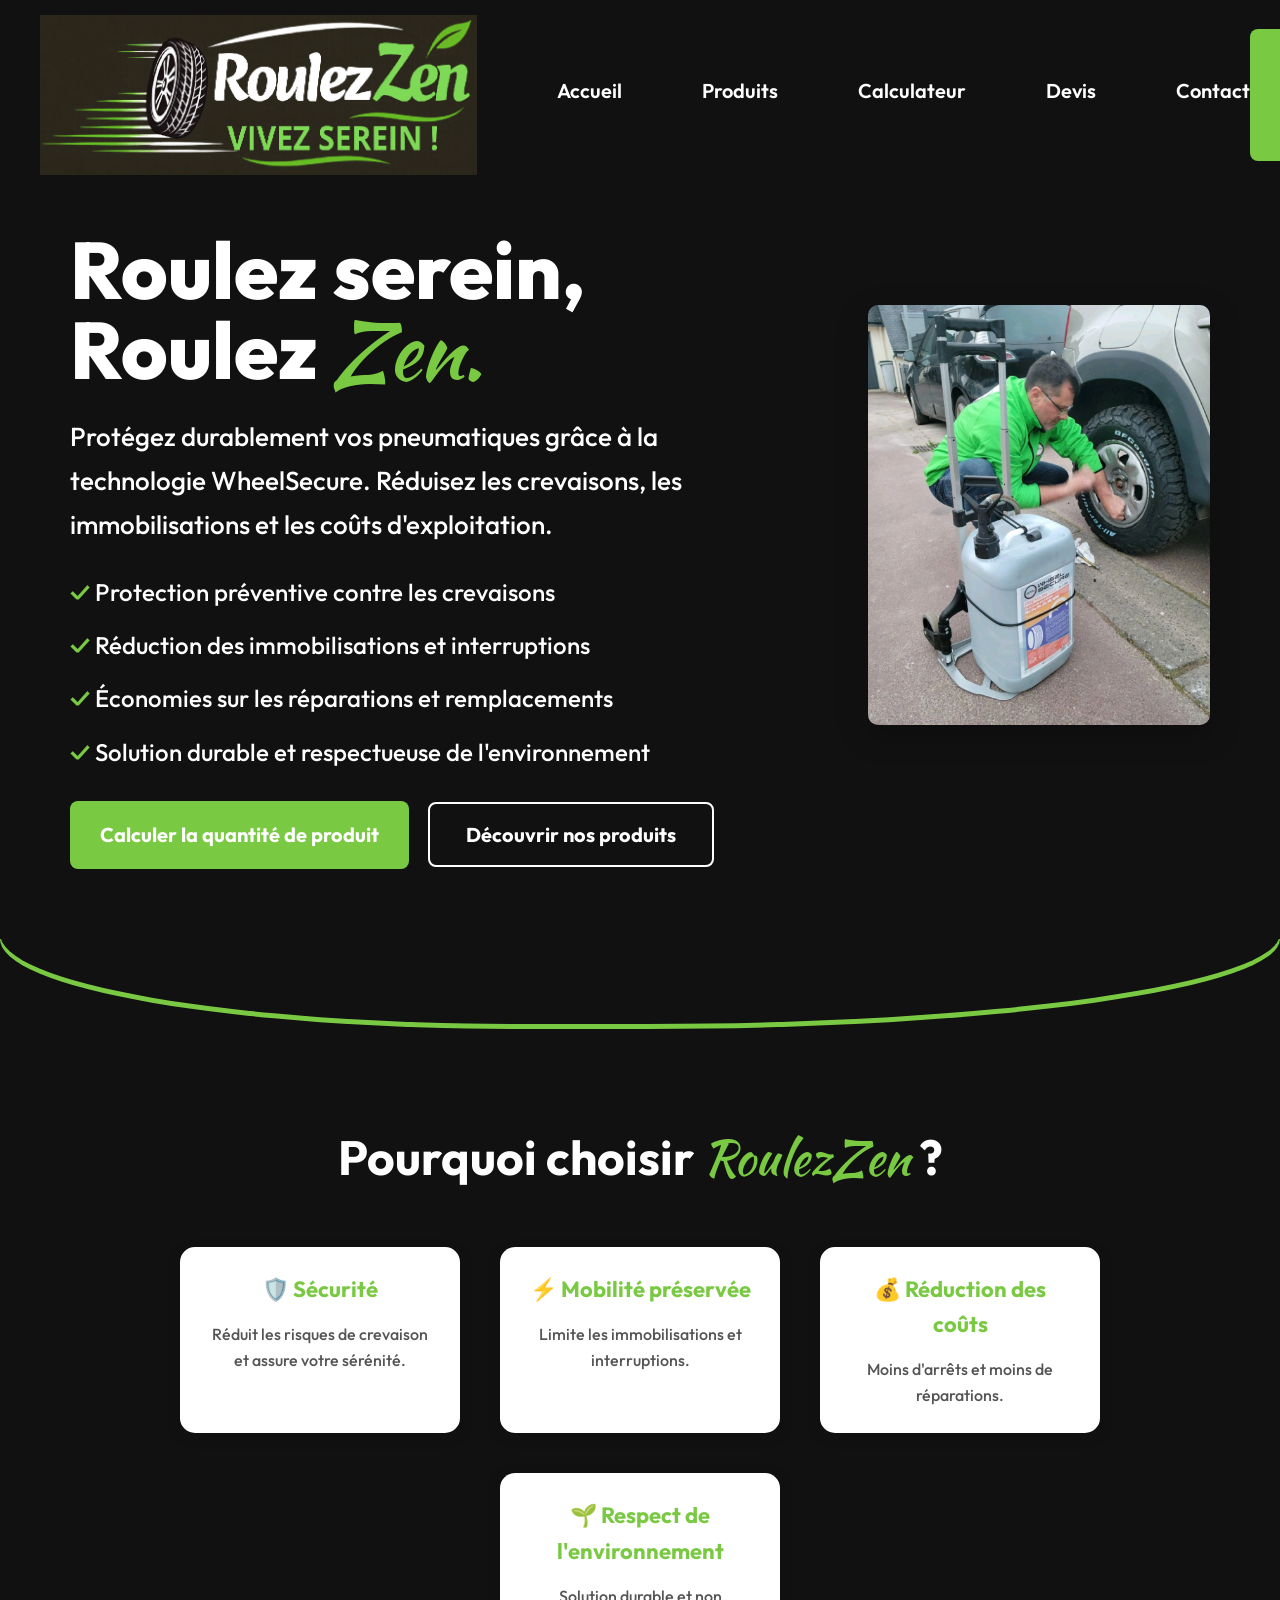
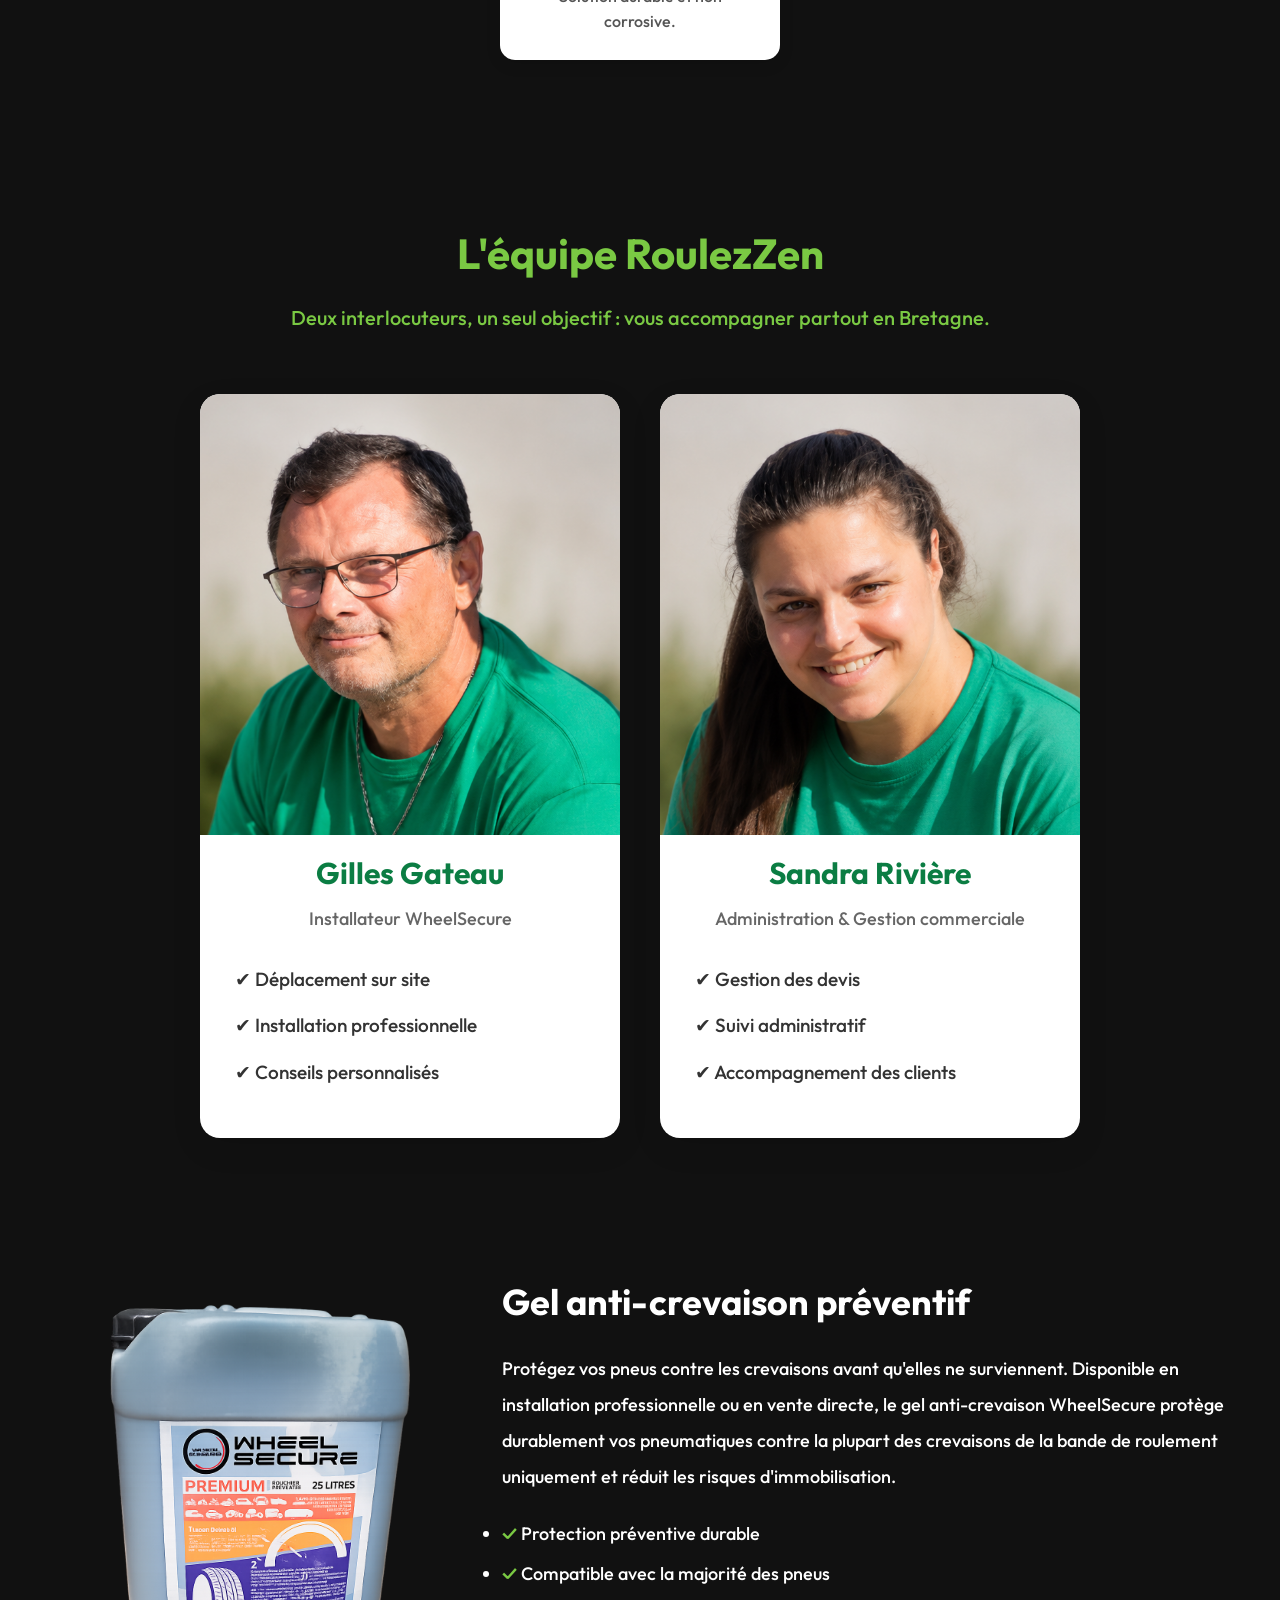
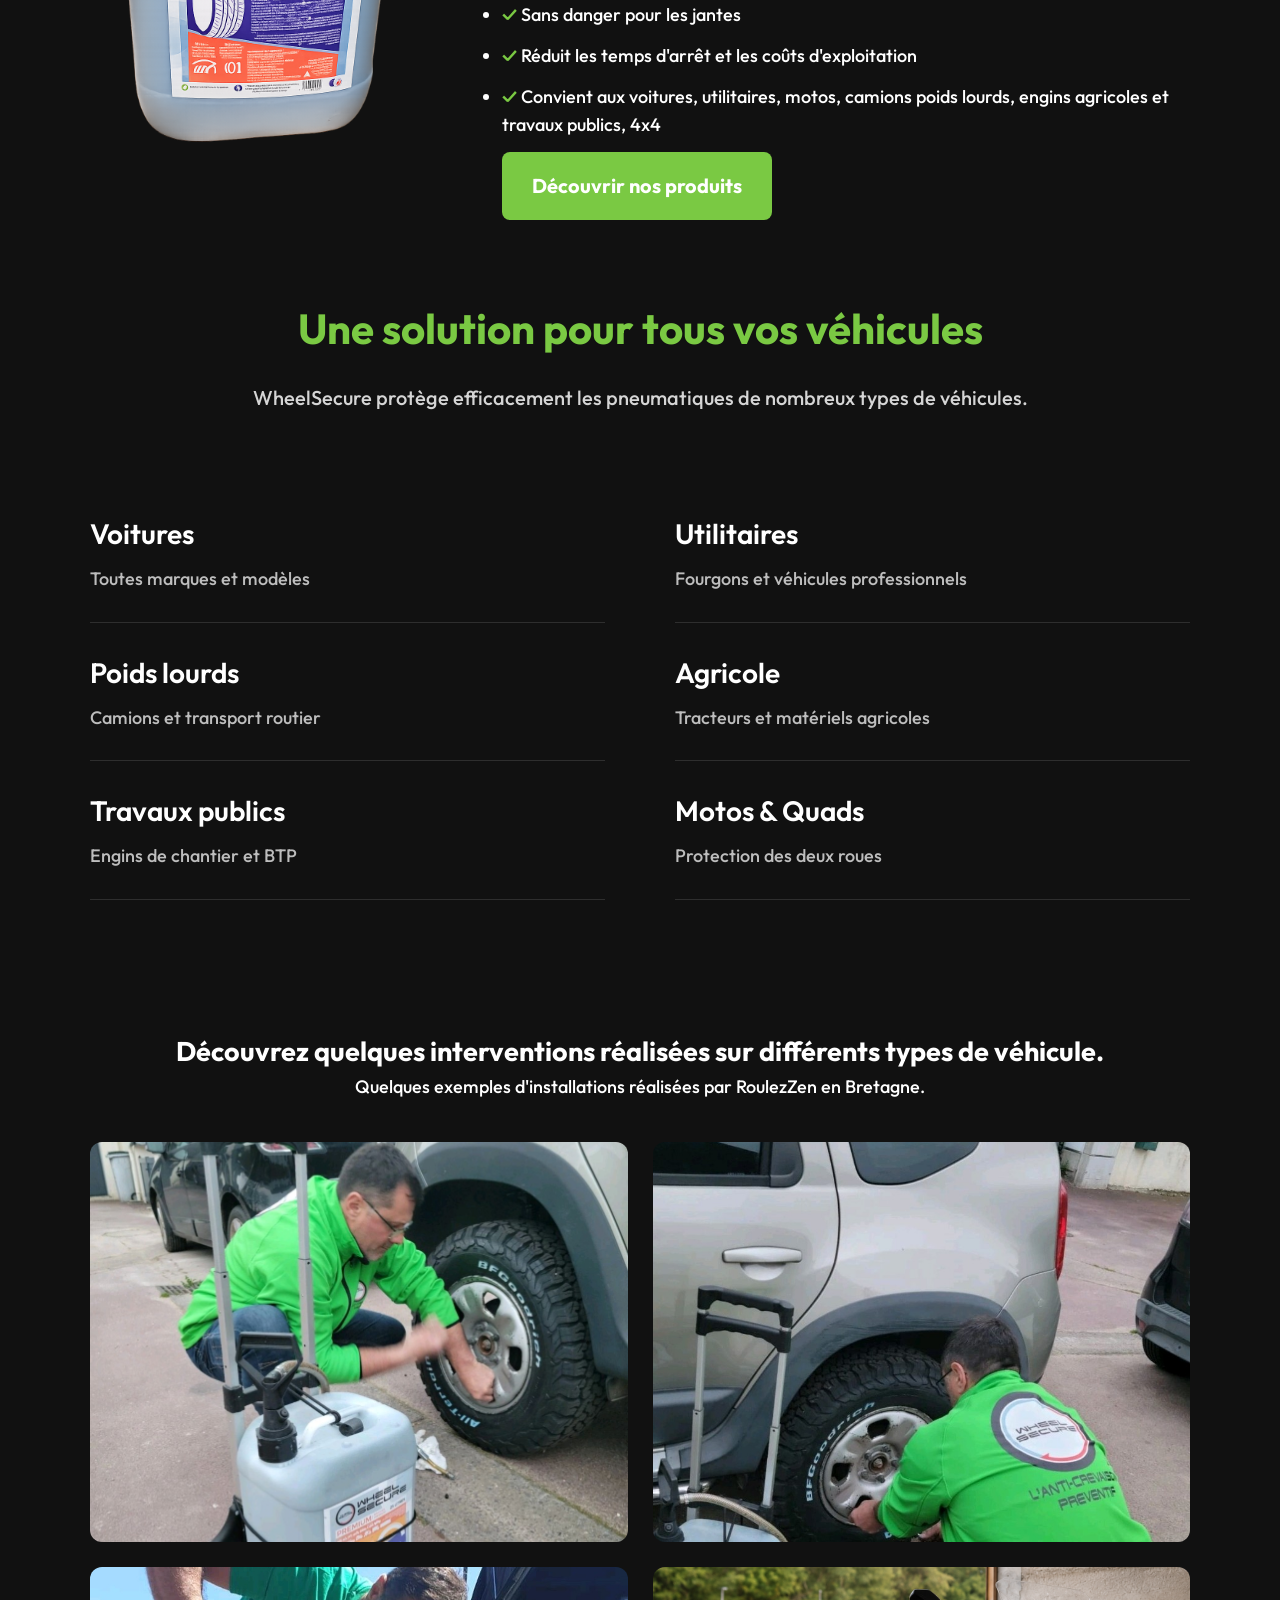
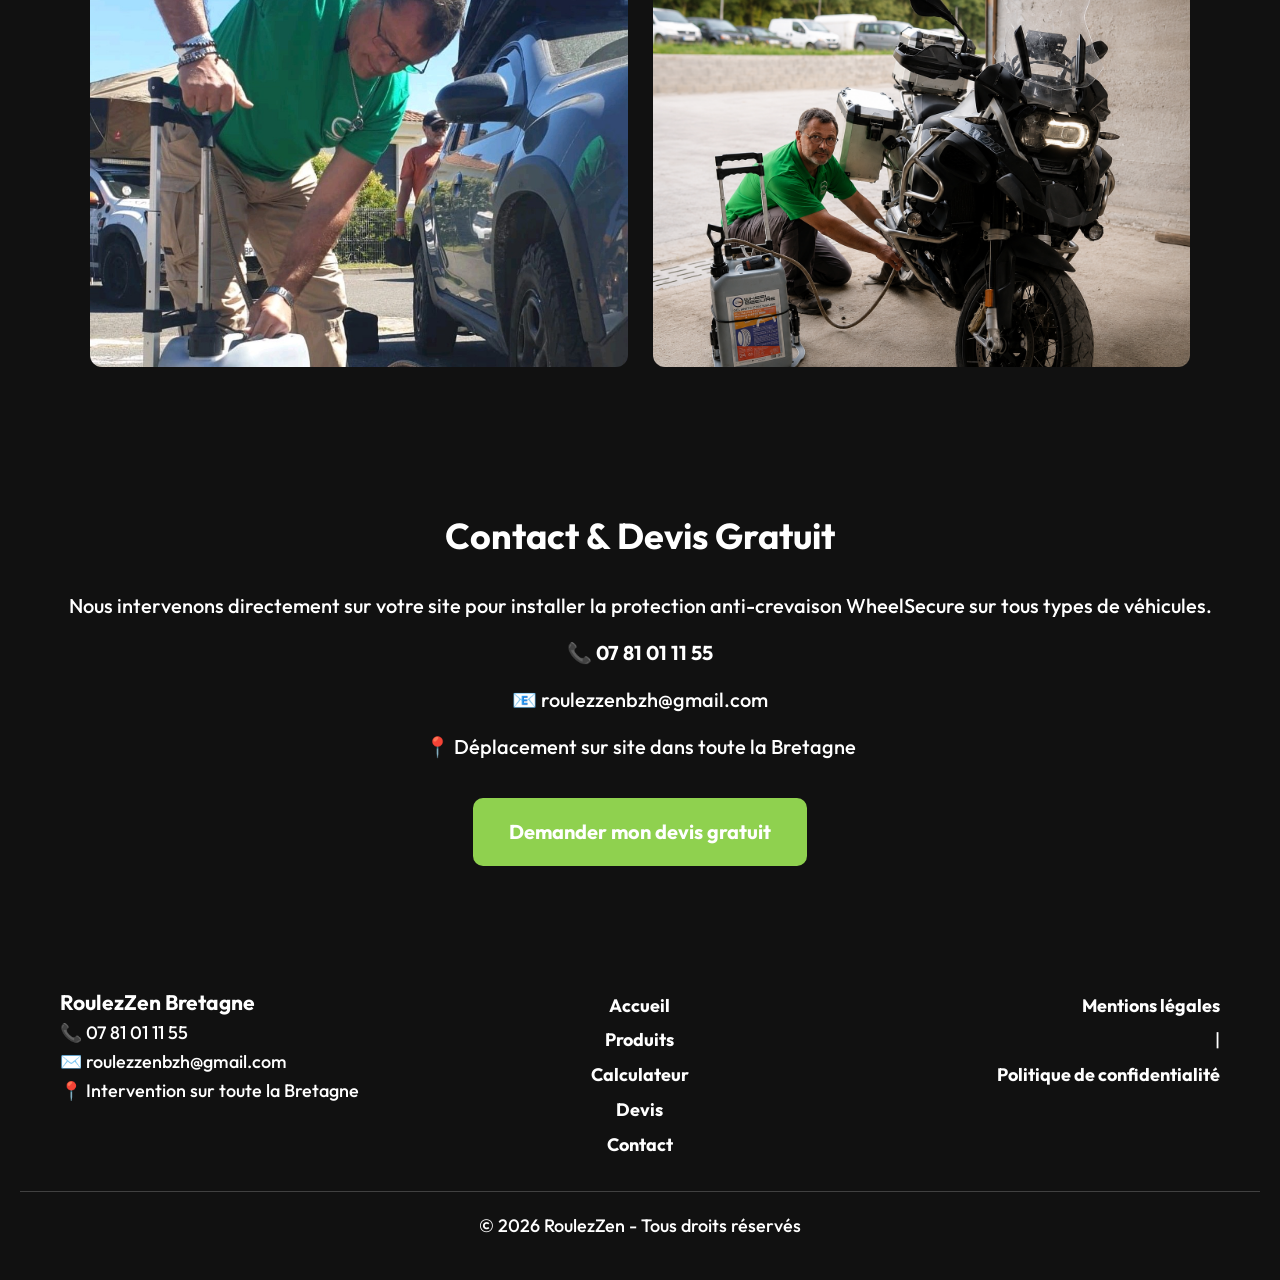
==== commit 8ec620d7: "Mise à jour design et police" ====
--- a/index.html
+++ b/index.html
@@ -8,6 +8,11 @@
     <meta name="description" content="RoulezZen Bretagne installe la protection anti-crevaison Wheel Secure sur voitures, utilitaires, poids lourds, engins agricoles et travaux publics.">
     <link rel="stylesheet" href="accueil.css">
     <link href="https://fonts.googleapis.com/css2?family=Kaushan+Script&display=swap" rel="stylesheet">
+
+<link rel="preconnect" href="https://fonts.googleapis.com">
+<link rel="preconnect" href="https://fonts.gstatic.com" crossorigin>
+<link href="https://fonts.googleapis.com/css2?family=Outfit:wght@300;400;500;600;700;800&display=swap" rel="stylesheet">
+
 </head>
 
 <body>
@@ -107,42 +112,53 @@
 
     </section>
 
-    <section class="presentation-gilles">
-    <div class="gilles-contenu">
-
-        <div class="gilles-photo">
-            <img src="images/gilles-polo-bleu.jpg" alt="Gilles Gateau - Fondateur RoulezZen">
-        </div>
-
-        <div class="gilles-texte">
-            <h2>Qui est Gilles Gateau ?</h2>
-
-            <p>
-                Passionné d'automobile et de mobilité depuis de nombreuses années,
-                Gilles Gateau accompagne particuliers, professionnels, agriculteurs
-                et collectivités dans la prévention des crevaisons.
-            </p>
-
-            <p>
-                Son objectif : permettre à chacun de continuer sa route en toute
-                sérénité grâce à une solution éprouvée, simple à mettre en œuvre
-                et respectueuse de l'environnement.
-            </p>
-
-            <p>
-                Présent sur les salons automobiles, rassemblements 4x4 et événements
-                professionnels, il intervient directement sur vos véhicules pour
-                installer la protection anti-crevaison Wheel Secure.
-            </p>
-
-            <p>
-                Chaque intervention est réalisée avec soin afin de garantir une protection optimale et un accompagnement personnalisé.
-            </p>
+ <section class="equipe">
+    <div class="container">
+
+        <div class="titre-section">
+            <h2>L'équipe RoulezZen</h2>
+            <p>Deux interlocuteurs, un seul objectif : vous accompagner partout en Bretagne.</p>
+        </div>
+
+        <div class="equipe-grid">
+
+            <!-- Gilles -->
+            <article class="membre">
+                <img src="images/gilles.png" alt="Gilles Gateau">
+
+                <div class="membre-contenu">
+                    <h3>Gilles Gateau</h3>
+                    <span>Installateur WheelSecure</span>
+
+                    <ul>
+                        <li>✔ Déplacement sur site</li>
+                        <li>✔ Installation professionnelle</li>
+                        <li>✔ Conseils personnalisés</li>
+                    </ul>
+                </div>
+            </article>
+
+            <!-- Sandra -->
+            <article class="membre">
+                <img src="images/sandra.png" alt="Sandra Rivière">
+
+                <div class="membre-contenu">
+                    <h3>Sandra Rivière</h3>
+                    <span>Administration & Gestion commerciale</span>
+
+                    <ul>
+                        <li>✔ Gestion des devis</li>
+                        <li>✔ Suivi administratif</li>
+                        <li>✔ Accompagnement des clients</li>
+                    </ul>
+                </div>
+            </article>
 
         </div>
 
     </div>
 </section>
+
 
     <section class="produit-phare">
 
@@ -179,51 +195,54 @@
 
     </section>
 
-    <section class="applications">
-
-        <h2>Pour quels véhicules ?</h2>
-
-        <div class="applications-grid">
-
-            <div class="carte-vehicule">
-                <div class="icone">🚗</div>
+    <section class="vehicules">
+
+    <div class="container">
+
+        <h2>Une solution pour tous vos véhicules</h2>
+
+        <p class="vehicules-intro">
+            WheelSecure protège efficacement les pneumatiques de nombreux types de véhicules.
+        </p>
+
+        <div class="vehicules-liste">
+
+            <div class="vehicule">
                 <h3>Voitures</h3>
-                <p>Toutes marques et modèles.</p>
-            </div>
-
-            <div class="carte-vehicule">
-                <div class="icone">🚐</div>
+                <p>Toutes marques et modèles</p>
+            </div>
+
+            <div class="vehicule">
                 <h3>Utilitaires</h3>
-                <p>Fourgons et véhicules professionnels.</p>
-            </div>
-
-            <div class="carte-vehicule">
-                <div class="icone">🚚</div>
+                <p>Fourgons et véhicules professionnels</p>
+            </div>
+
+            <div class="vehicule">
                 <h3>Poids lourds</h3>
-                <p>Camions et transport routier.</p>
-            </div>
-
-            <div class="carte-vehicule">
-                <div class="icone">🚜</div>
+                <p>Camions et transport routier</p>
+            </div>
+
+            <div class="vehicule">
                 <h3>Agricole</h3>
-                <p>Tracteurs et matériels agricoles.</p>
-            </div>
-
-            <div class="carte-vehicule">
-                <div class="icone">🏗️</div>
-                <h3>travaux publics</h3>
-                <p>Engins de chantier et BTP.</p>
-            </div>
-
-            <div class="carte-vehicule">
-                <div class="icone">🏍️</div>
+                <p>Tracteurs et matériels agricoles</p>
+            </div>
+
+            <div class="vehicule">
+                <h3>Travaux publics</h3>
+                <p>Engins de chantier et BTP</p>
+            </div>
+
+            <div class="vehicule">
                 <h3>Motos & Quads</h3>
-                <p>Protection des deux roues.</p>
-            </div>
-
-        </div>
-
-    </section>
+                <p>Protection des deux roues</p>
+            </div>
+
+        </div>
+
+    </div>
+
+</section>
+
 
 <section class="galerie">
     <h2>Découvrez quelques interventions réalisées sur différents types de véhicule.</h2>
@@ -233,42 +252,11 @@
         <img src="images/gilles-intervention-wheelsecure.jpg" alt="Installation anti-crevaison sur véhicule">
         <img src="images/gilles-intervention-duster-arriere.jpg" alt="Installation anti-crevaison 4x4">
         <img src="images/gilles-intervention-4x4.jpg" alt="Protection anti-crevaison 4x4">
-        <img src="images/gilles-salon-auto.jpg" alt="Présentation RoulezZen en salon automobile">
+        <img src="images/gilles_moto.png.png" alt="Présentation RoulezZen intervention sur une moto">
     </div>
 </section>
 
-    <section class="contact-gilles">
-
-        <div class="Gilles-photo">
-            <img src="Gilles.jpg" alt="Gilles Gateau">
-        </div>
-
-        <div class="gilles-texte">
-            <h2>Gilles GATEAU</h2>
-
-            <h3>Votre spécialiste RoulezZen en Bretagne</h3>
-
-            <p>
-                Installateur RoulezZen basé en Bretagne,
-                j'interviens directement sur votre site ou à domicile
-                pour protéger vos pneumatiques contre les crevaisons.
-            </p>
-
-            <ul>
-                <li>✓ Déplacement sur site</li>
-                <li>✓ Conseils personnalisés</li>
-                <li>✓ Installation professionnelle</li>
-                <li>✓ Intervention rapide</li>
-            </ul>
-
-            <a href="formulaire.html" class="btn-contact">
-                Me contacter
-            </a>
-
-        </div>
-
-    </section>
-<section id="contact" class="contact">
+    <section id="contact" class="contact">
     <div class="contact-contenu">
 
         <div class="contact-infos">
@@ -287,7 +275,6 @@
                 Demander mon devis gratuit
             </a>
         </div>
-
         
     </div>
 </section>
@@ -310,10 +297,10 @@
 <a href="contact.html">Contact</a>
 </div>
 
-<p class="footer-liens">
+<div class="footer-liens">
 <a href="mentions-legales.html">Mentions légales</a> |
 <a href="confidentialite.html">Politique de confidentialité</a>
-</p>
+</div>
 
 </div>
 
--- a/accueil.css
+++ b/accueil.css
@@ -5,14 +5,16 @@
 }
 
 body{
-    font-family:Arial,sans-serif;
-    background: #f5f5f5;
-    color: #222;
+    font-family:'Outfit',sans-serif;
+    font-weight: 500;
+    font-size: 18px;
+    background: #111111;
+    color: #ffffff;
     line-height: 1.6;
 }
 
 header{
-    background:#02152f;
+    background:#111111;
     padding:15px 40px;
     display:flex;
     justify-content:space-between;
@@ -33,7 +35,7 @@
     color:white;
     text-decoration:none;
     margin-left:80px;
-    font-size:18px;
+    font-size:20px;
     font-weight:600;
     padding-bottom:8px;
     transition: all 0.3s ease;
@@ -49,26 +51,67 @@
 }
 
 .hero{
-    background:#02152f;
-    color:white;
-    padding:20px 50px;
-    min-height: 350px;
+    background:#111111;
+    color:white;
+    padding:40px 70px 110px;
+    min-height: 450px;
     display: flex;
     justify-content: space-between;
     align-items: center;
-}
+    position: relative;
+    margin-bottom: 70px;
+    }
+
+.hero::after{
+    content: "";
+    position: absolute;
+    left: 0;
+    bottom: -45px;
+    width: 100%;
+    height: 90px;
+    background: #111111;
+    border-radius: 
+    0 0 
+    55% 45% / 
+    0 0 
+    100px 100px;
+    transform: none;
+    z-index: 1;
+}
+
+.hero::before{
+    content: "";
+    position: absolute;
+    left: 0;
+    bottom: -50px;
+    width: 100%;
+    height: 90px;
+    background: #7AC943;
+    border-radius: 
+    0 0 
+    55% 45% /
+    0 0
+    100px 100px;
+    transform: none;
+    z-index: 0;
+}
+
     .hero-texte{
-        width:45%;
+        width:60%;
+        position: relative;
+        z-index: 2;
     }
     .hero-image{
-        width:20%;
+        width:30%;
         text-align:right;
         margin-top: -60px;
+        position: relative;
+        z-index: 2;
     }
     .hero-image img{
         width:100%;
-        max-width: 500px;
-        height: 320px;
+        max-width: 600px;
+        height: 420px;
         object-fit: cover;
         object-position: center 35%;
         border-radius:10px;
@@ -78,13 +121,14 @@
 
 .hero h1{
     font-size: 80px;
-    font-weight: 900;
+    font-weight: 800;
     line-height: 1;
     margin-bottom: 25px;
 }
 
 .hero p{
-    font-size:22px;
+    font-size:26px;
+    line-height: 1.7;
     margin-bottom:25px;
 }
 
@@ -92,7 +136,8 @@
     background:#7AC943;
     color:white;
     text-decoration:none;
-    padding:15px 30px;
+    padding:18px 30px;
+    font-size: 20px;
     border-radius:8px;
     font-weight:bold;
     display:inline-block;
@@ -153,7 +198,7 @@
 }
 
 .avantage p{
-    color:#555;
+    color:#111111;
     line-height:1.5;
 }
 .avantages-liste{
@@ -161,7 +206,8 @@
 }
 .ligne-avantage{
     color:white;
-    font-size:20px;
+    font-size: 24px;
+    font-weight: 500;
     margin-bottom: 15px;
 }
 .ligne-avantage::first-letter{
@@ -176,7 +222,8 @@
     color:white;
     text-decoration:none;
     border:2px solid white;
-    padding:15px 30px;
+    padding:18px 36px;
+    font-size: 20px;
     border-radius:8px;
     margin-left:15px;
     font-weight:bold;
@@ -185,12 +232,12 @@
 
 .btn-secondaire:hover{
     background:white;
-    color:#02152f;
+    color:#111111;
     transform: translateY(-2px);
     transition: 0.3s;
 }
 .pourquoi{
-    background:white;
+    background:#111111;
     padding:70px 50px;
     text-align:center;
 }
@@ -198,6 +245,7 @@
 .pourquoi h2{
     font-size:48px;
     margin-bottom:50px;
+    color: #ffffff;
 }
 
 .cartes{
@@ -234,13 +282,14 @@
     line-height:1.6;
 }
 .produit-phare{
+    background: #111111;
     display:flex;
     align-items:center;
     justify-content:space-between;
     gap:60px;
-    padding:0px 50px 80px 50px;
-    margin-top: 60px;
-}
+    padding:0 50px 10px;
+    margin-top: 20px;
+    }
 
 .produit-image{
     width:35%;
@@ -258,131 +307,270 @@
 .produit-texte h2{
     font-size:36px;
     margin-bottom:20px;
-    color:#02152f;
+    color:#ffffff;
 }
 
 .produit-texte p{
     font-size:18px;
     line-height:2;
     margin-bottom:25px;
-    color:#555;
+    color:#ffffff;
 }
 
 .produit-texte li{
     margin-bottom:12px;
     font-size:18px;
-    color:#02152f;
+    color:#ffffff;
 }
 .check{
     color:#7AC943;
     font-weight:bold;
-}/* APPLICATIONS */
-
-.applications{
-    padding:80px 50px;
-    background:#f8f9fb;
-    text-align:center;
-}
-
-.applications h2{
+}
+
+/* ==========================
+      VEHICULES
+========================== */
+
+.vehicules{
+    background:#111111;
+    padding:40px 20px 70px;
+}
+
+.vehicules .container{
+    max-width:1100px;
+    margin:auto;
+}
+
+.vehicules h2{
+
+    text-align:center;
+    color:#7AC943;
     font-size:42px;
-    color:#02152f;
-    margin-bottom:50px;
-}
-
-.applications-grid{
+    margin-bottom:20px;
+
+}
+
+.vehicules-intro{
+
+    text-align:center;
+    color:#d5d5d5;
+    font-size:20px;
+    margin-bottom:70px;
+
+}
+
+.vehicules-liste{
+
     display:grid;
-    grid-template-columns:repeat(3, 1fr);
-    gap:30px;
-}
-
-.carte-vehicule{
+    grid-template-columns:repeat(2,1fr);
+    gap:0 70px;
+
+}
+
+.vehicule{
+
+    padding:28px 0;
+    border-bottom:1px solid rgba(255,255,255,.12);
+
+}
+
+.vehicule h3{
+
+    color:white;
+    font-size:28px;
+    margin-bottom:8px;
+    font-weight:600;
+
+}
+
+.vehicule p{
+
+    color:#bdbdbd;
+    font-size:18px;
+    line-height:1.6;
+
+}
+
+@media(max-width:768px){
+
+.vehicules-liste{
+
+    grid-template-columns:1fr;
+
+}
+
+.vehicules h2{
+
+    font-size:34px;
+
+}
+
+.vehicules-intro{
+
+    font-size:18px;
+
+}
+
+.vehicule h3{
+
+    font-size:24px;
+
+}
+
+}
+
+/* ===========================
+      ÉQUIPE ROULEZZEN
+=========================== */
+
+.equipe{
+    padding:90px 20px;
+    background:#111111;
+}
+
+.equipe .container{
+    max-width:1200px;
+    margin:auto;
+}
+
+.titre-section{
+    text-align:center;
+    margin-bottom:60px;
+}
+
+.titre-section h2{
+    font-size:42px;
+    color:#7AC943;
+    margin-bottom:15px;
+}
+
+.titre-section p{
+    font-size:20px;
+    color:#7AC943;
+}
+
+.equipe-grid{
+    display:flex;
+    justify-content:center;
+    gap:40px;
+    flex-wrap:wrap;
+}
+
+.membre{
+
+    width:420px;
     background:white;
+    border-radius:20px;
+    overflow:hidden;
+    box-shadow:0 10px 30px rgba(0,0,0,.10);
+    transition:.35s;
+}
+
+.membre:hover{
+
+    transform:translateY(-8px);
+    box-shadow:0 18px 40px rgba(0,0,0,.18);
+
+}
+
+.membre img{
+
+    width:100%;
+    height:420px;
+    object-fit:cover;
+    object-position: center top;
+    display:block;
+    transform: scale(1.1);
+
+}
+
+.membre-contenu{
+
     padding:35px;
-    border-radius:15px;
-    box-shadow:0 5px 15px rgba(0,0,0,0.08);
-    transition:0.3s;
-}
-
-.carte-vehicule:hover{
-    transform:translateY(-5px);
-}
-
-.icone{
-    font-size:40px;
-    margin-bottom:15px;
-}
-
-.carte-vehicule h3{
-    color:#7ac943;
-    margin-bottom:10px;
-}
-
-.carte-vehicule p{
-    color:#555;
-}
-.presentation-gilles, 
-.contact-gilles{
-    display:flex;
-    align-items:center;
-    justify-content: center;
-    flex-wrap: wrap;
-    gap:40px;
-    padding:60px;
-    background:#0d2345;
-    color:white;
-    margin-top:50px;
-
-}
-
-.Gilles-photo img{
-    width:420px;
-    height: 500px;
-    object-fit: cover;
-    object-position: center;
-    border-radius: 15px;
-    
-}
-
-.gilles-texte{
-    flex:2;
-}
-
-.gilles-texte h2{
-    color:white;
-    font-size: 2.6rem;
-    margin-bottom:10px;
-}
-
-.gilles-texte h3{
-    color:#dfe7ef;
-    font-size: 1.4rem;
-    margin-top: -15px;
-    margin-bottom:25px;
-    font-weight: 400;
-}
-
-.gilles-texte p{
-    font-size: 1.1rem;
-    line-height:2;
-    margin-bottom:20px;
-}
-
-.gilles-texte ul{
+
+}
+
+.membre h3{
+
+    text-align:center;
+    font-size:30px;
+    color:#0b7d43;
+    margin-bottom:8px;
+
+}
+
+.membre span{
+
+    display:block;
+    text-align:center;
+    color:#666;
+    font-size:18px;
+    margin-bottom:30px;
+
+}
+
+.membre ul{
+
     list-style:none;
     padding:0;
-}
-
-.gilles-texte li{
-    font-size: 1.2rem;
-    line-height: 1.8;
-    margin-bottom:10px;
-}
+    margin:0;
+
+}
+
+.membre li{
+
+    font-size:19px;
+    margin:16px 0;
+    color:#333;
+    line-height:1.6;
+
+}
+
+/* ===========================
+      MOBILE
+=========================== */
+
+@media(max-width:900px){
+
+.equipe{
+
+    padding:70px 20px;
+
+}
+
+.titre-section h2{
+
+    font-size:34px;
+
+}
+
+.titre-section p{
+
+    font-size:18px;
+
+}
+
+.membre{
+
+    width:100%;
+    max-width:420px;
+
+}
+
+.membre img{
+
+    height:360px;
+
+}
+
+}
+
 
 .btn-contact{
     display:inline-block;
     margin-top:20px;
-    padding:15px 30px;
+    padding:18px 36px;
+    font-size: 20px;
     background:#8fd14f;
     color:white;
     text-decoration:none;
@@ -399,30 +587,34 @@
 
 .contact{
     padding:80px 50px;
-    background:white;
+    background:#111111;
 }
 
 .contact-contenu{
+    max-width: 1200px;
+    margin: 0 auto;
     display:flex;
-    justify-content:space-between;
+    justify-content:center;
     align-items:center;
     gap:80px;
     flex-wrap:wrap;
 }
 
 .contact-infos{
+    color: #ffffff;
     flex:1;
     text-align: center;
     min-width:300px;
 }
 
 .contact-infos h2{
-    color:#0d2345;
+    color:#ffffff;
     margin-bottom:25px;
     font-size:36px;
 }
 
 .contact-infos p{
+    color: #ffffff;
     font-size:20px;
     margin-bottom:15px;
 }
@@ -468,21 +660,21 @@
 }
 
 .hero-content p{
-    font-size:1.4rem;
-    line-height:2;
+    font-size:1.6rem;
+    line-height:1.8;
     margin-bottom:35px;
 }
 
 .btn-cta{
     display:inline-block;
-    padding:15px 35px;
+    padding:18px 40px;
     border-radius:50px;
 
     background:#00a651;
     color:white;
 
     text-decoration:none;
-    font-weight:bold;
+    font-weight:600;
     font-size:1.1rem;
 
     transition:0.3s;
@@ -492,67 +684,81 @@
 .btn-cta:hover{
     transform:translateY(-3px);
 }
+
 footer{
-    background:#02152f;
+    background:#111111;
     color:white;
     padding:40px 20px;
 }
 
 .footer-contenu{
-    max-width:1200px;
-    margin:auto;
-    display:flex;
-    justify-content:space-between;
-    align-items:center;
-    flex-wrap:wrap;
-    gap:30px;
+    display: grid;
+    grid-template-columns:1fr 1fr 1fr;
+    align-items:start;
+    width: 100%;
+    max-width:100%;
+    padding: 0 40px;
+    box-sizing: border-box;  
 }
 
 .footer-infos{
-    line-height:2;
-    font-size: 18px;
+    justify-self:start;
+    text-align:left;
 }
 
 .menu-footer{
-    display:flex;
-    gap:25px;
-    flex-wrap:wrap;
-    font-size: 18px;
-}
-
-.menu-footer a{
+    justify-self:center;
+    text-align:center;
+}
+
+.footer-liens{
+    justify-self: end;
+    text-align:right;
+}
+
+.menu-footer a,
+.footer-liens a{
     color:white;
     text-decoration:none;
+    margin:0 8px;
     font-weight:bold;
-}
-
-.menu-footer a:hover{
+    display: block;
+    margin: 6px 0;
+}
+
+.menu-footer a:hover,
+.footer-liens a:hover{
     color:#7AC943;
 }
 
 .footer-copy{
     text-align:center;
     margin-top:25px;
-    border-top:1px solid rgba(255,255,255,0.2);
     padding-top:20px;
-    font-size: 16px;
-
-}
+    border-top:1px solid rgba(255,255,255,.2);
+}
+
 /* PAGE CONTACT */
 
 .contact-page{
     padding:50px 50px;
-    background:white;
+    background:#111111;
 }
 
 .contact-page h1{
     text-align:center;
     font-size:60px;
-    color:#0B2C5D;
+    color:#ffffff;
     margin-bottom:20px;
 }
 
+.contact-page .contact-contenu{
+    max-width: 1200px;
+    margin: 0 auto;
+}
+
 .contact-intro{
+    color: #ffffff;
     text-align:center;
     max-width:900px;
     margin:auto;
@@ -561,20 +767,23 @@
 }
 
 .contact-grid{
+    max-width: 1200px;
+    margin: 0 auto;
     display:grid;
     grid-template-columns:1fr 1fr;
     gap:40px;
 }
 
 .contact-card{
-    background:white;
+    background:#111111;
+    color: #ffffff;
     padding:40px;
     border-radius:20px;
     box-shadow:0 10px 30px rgba(0,0,0,0.08);
 }
 
 .contact-card h2{
-    color:#0B2C5D;
+    color:#ffffff;
     margin-bottom:25px;
 }
 
@@ -601,7 +810,7 @@
 .contact-card button{
     width:100%;
     background: #7AC943;
-    color: white;
+    color: #ffffff;
     border: none;
     padding: 15px;
     border-radius: 10px;
@@ -613,11 +822,15 @@
 }
 
 .galerie{
+    background: #111111;
+    color: #ffffff;
     padding: 60px 50px;
     text-align: center;
+    overflow: hidden;
 }
 
 .galerie-grid{
+    background: #111111;
     display: grid;
     grid-template-columns: repeat(2,1fr);
     gap: 25px;
@@ -627,10 +840,12 @@
 
 .galerie img{
     width: 100%;
-    height: 300px;
+    height: 400px;
     object-fit: cover;
+    object-position: center 30%;
     border-radius: 12px;
     transition: 0.35s ease;
+
 }
 
 .galerie img:hover{
@@ -662,7 +877,7 @@
 
     nav a{
         margin-left:0;
-        font-size:16px;
+        font-size:14px;
     }
 
     .hero{
@@ -725,13 +940,18 @@
     }
 
     .gilles-contenu{
-        flex-direction:column;
-        text-align:center;
-    }
-
-    .Gilles-photo img{
-        width:250px;
-        height:250px;
+        display: flex;
+        align-items: center;
+        justify-content: flex-start;
+        flex-wrap: wrap;
+        gap: 40px;
+        max-width: 1200px;
+        margin: 0 auto;
+    }
+
+    .gilles-photo img{
+        width:220px;
+        height:220px;
     }
 
     .hero-calculateur h1{
@@ -838,13 +1058,13 @@
 
 .titre{
     text-align:center;
-    color:#02152f;
+    color:#111111;
     font-size:42px;
     margin-bottom:40px;
 }
 
 .section h2{
-    color:#02152f;
+    color:#111111;
     margin-top:40px;
     margin-bottom:15px;
 }
@@ -860,18 +1080,6 @@
     margin:20px 0 20px 30px;
 }
 
-.footer-liens{
-    margin-top:20px;
-}
-
-.footer-liens a{
-    color:white;
-    text-decoration:none;
-}
-
-.footer-liens a:hover{
-    color:#7AC943;
-}
 
 @media (max-width:768px){
 
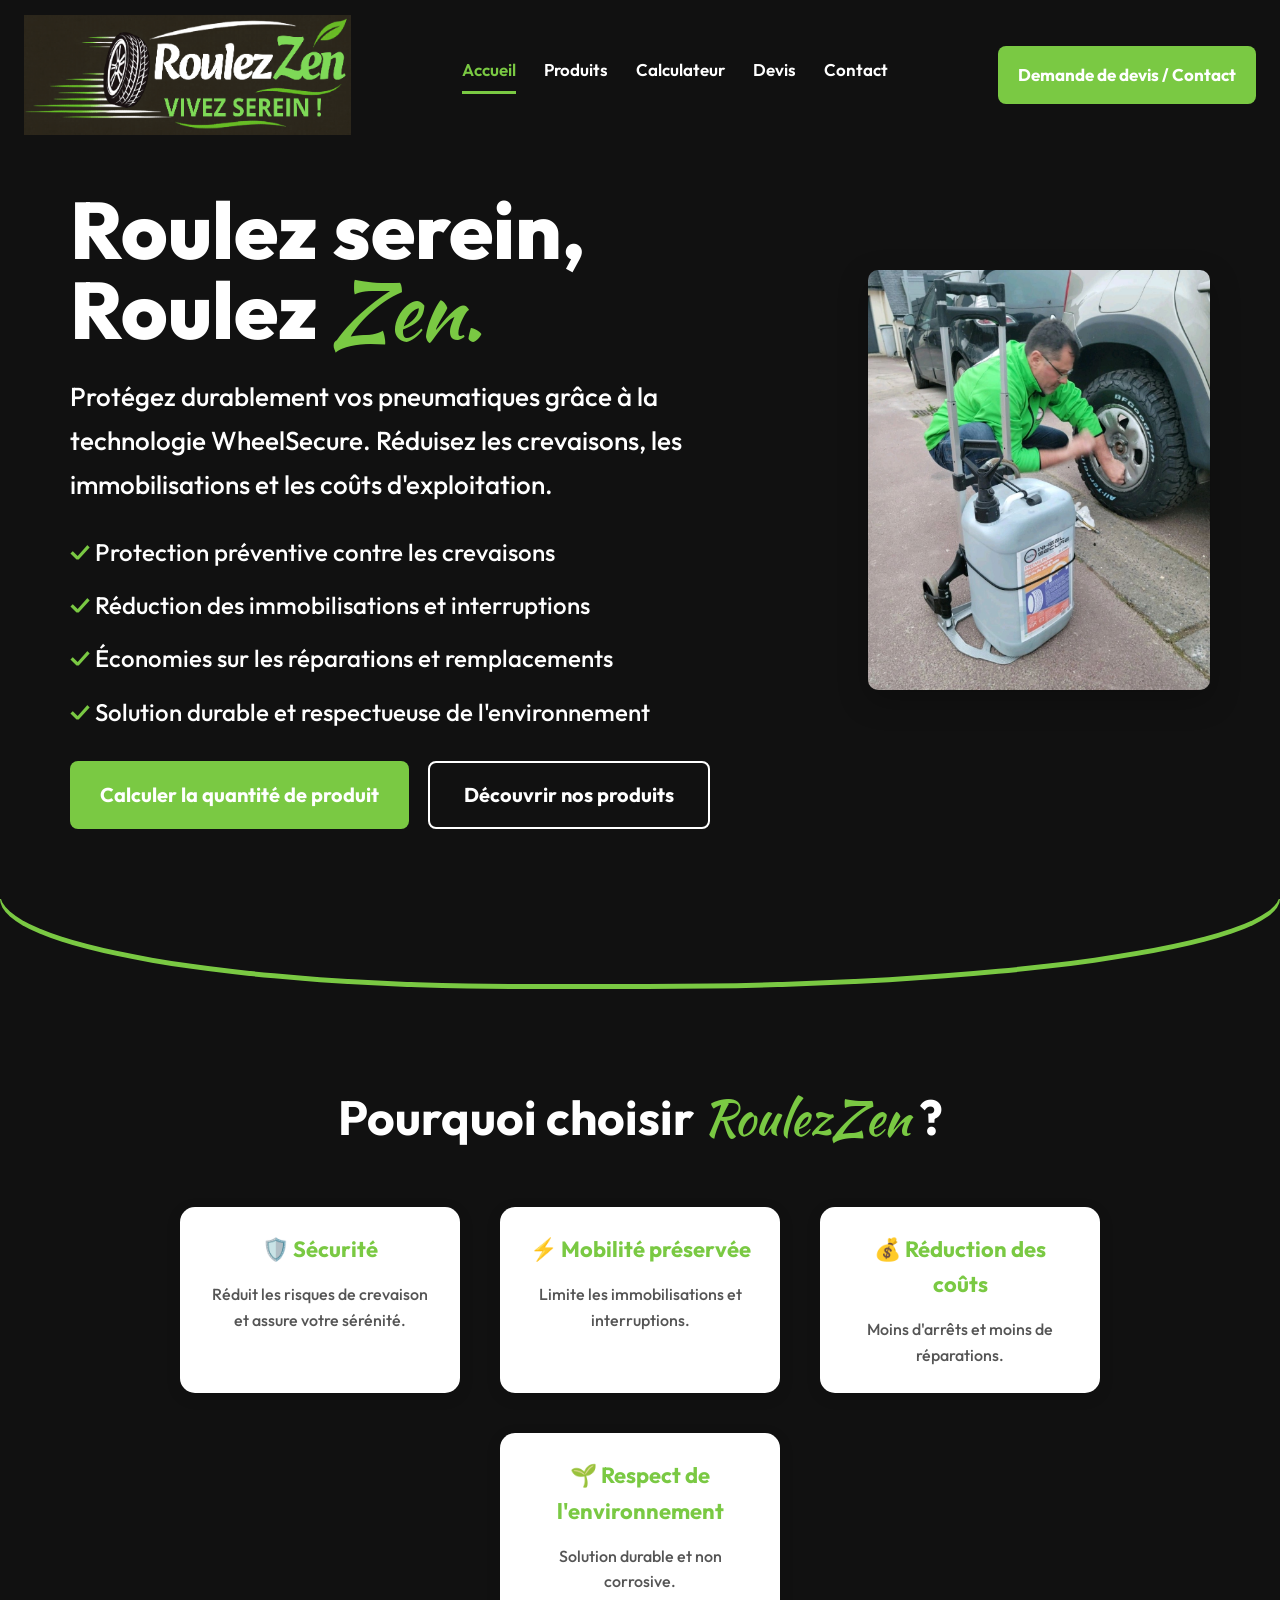
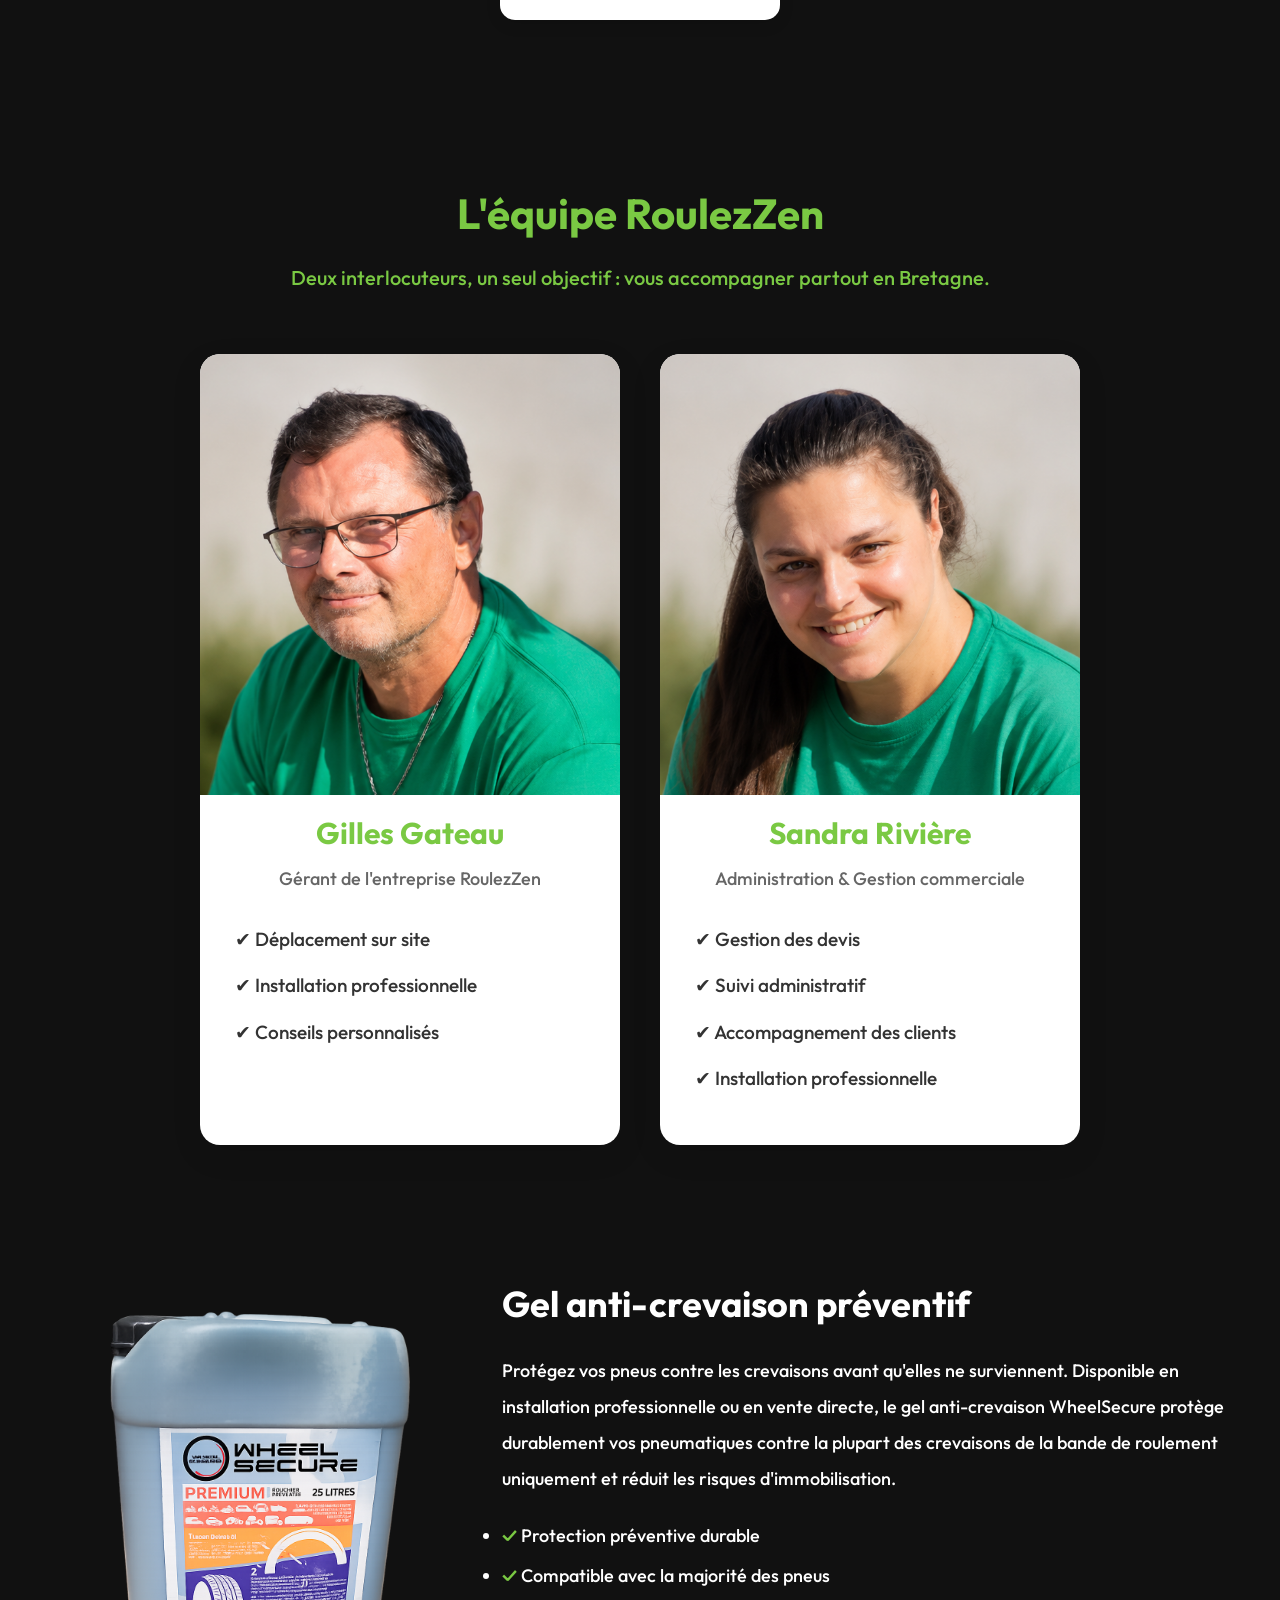
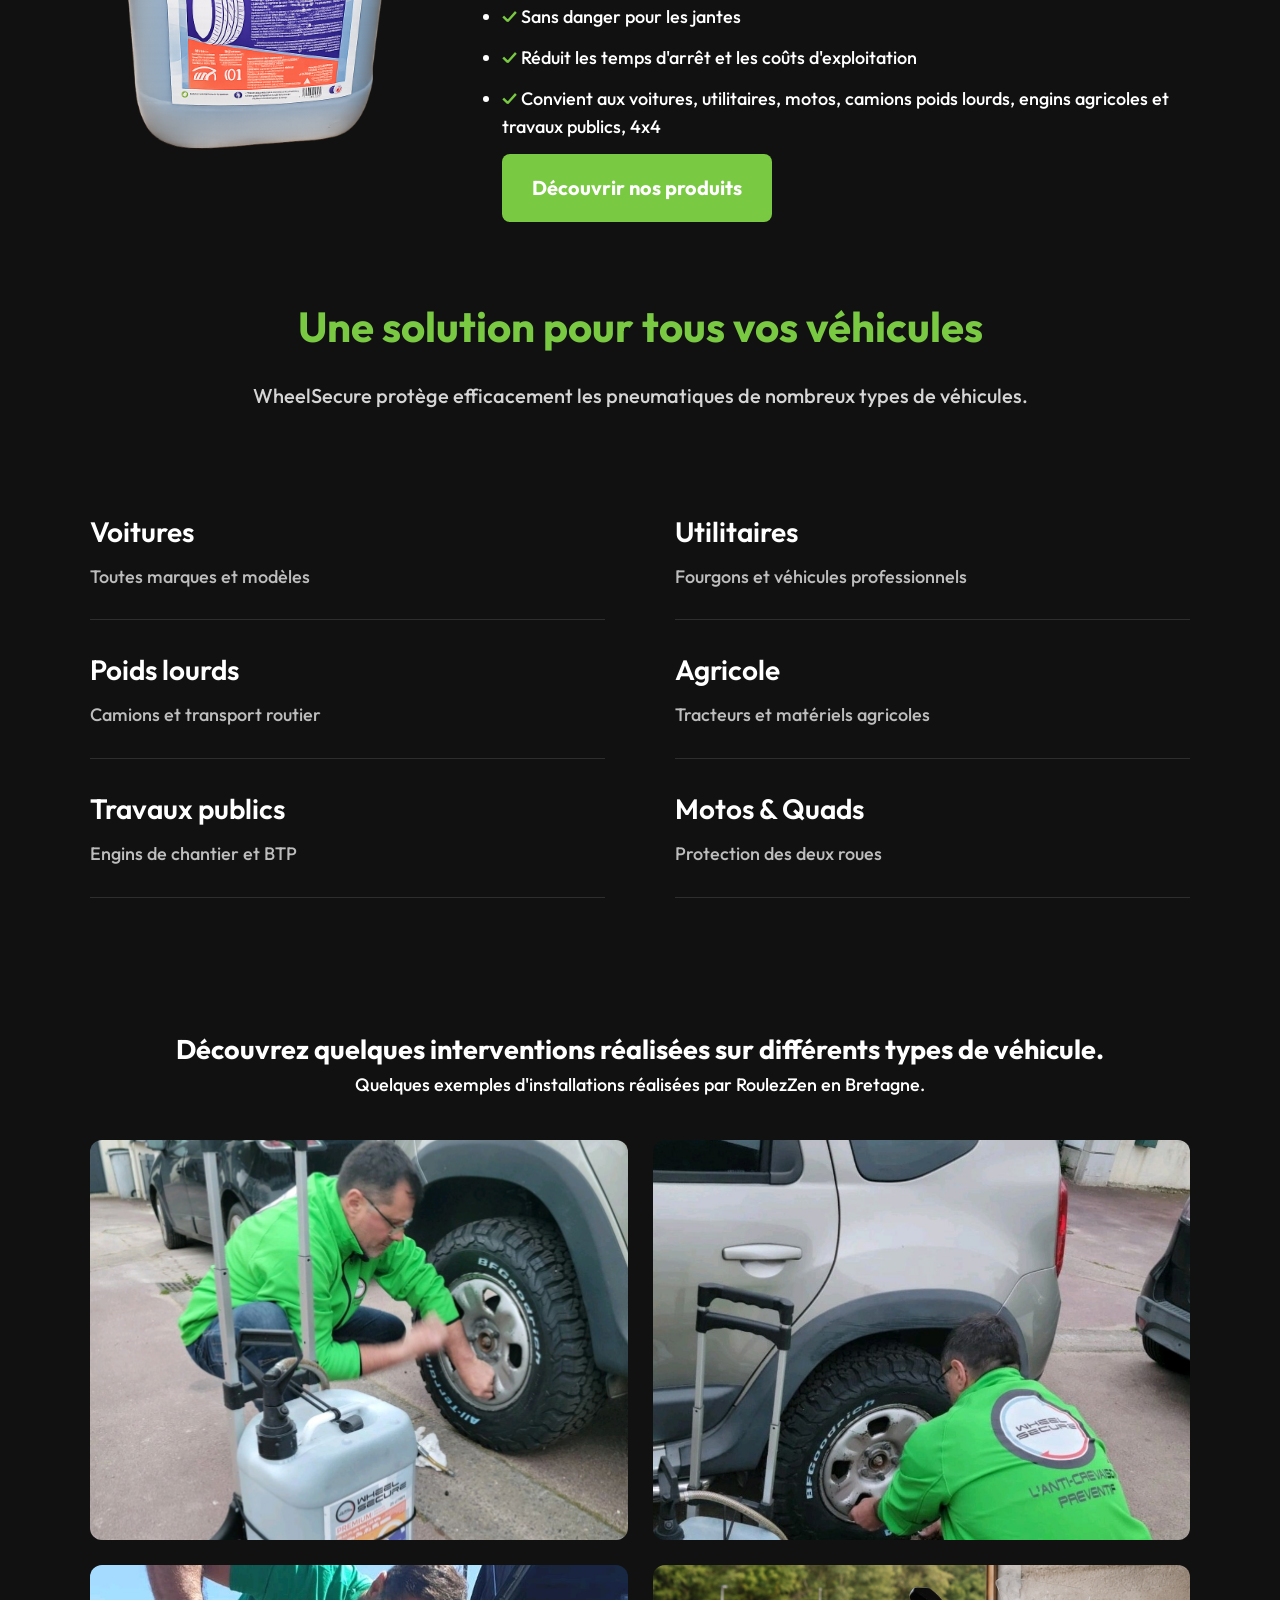
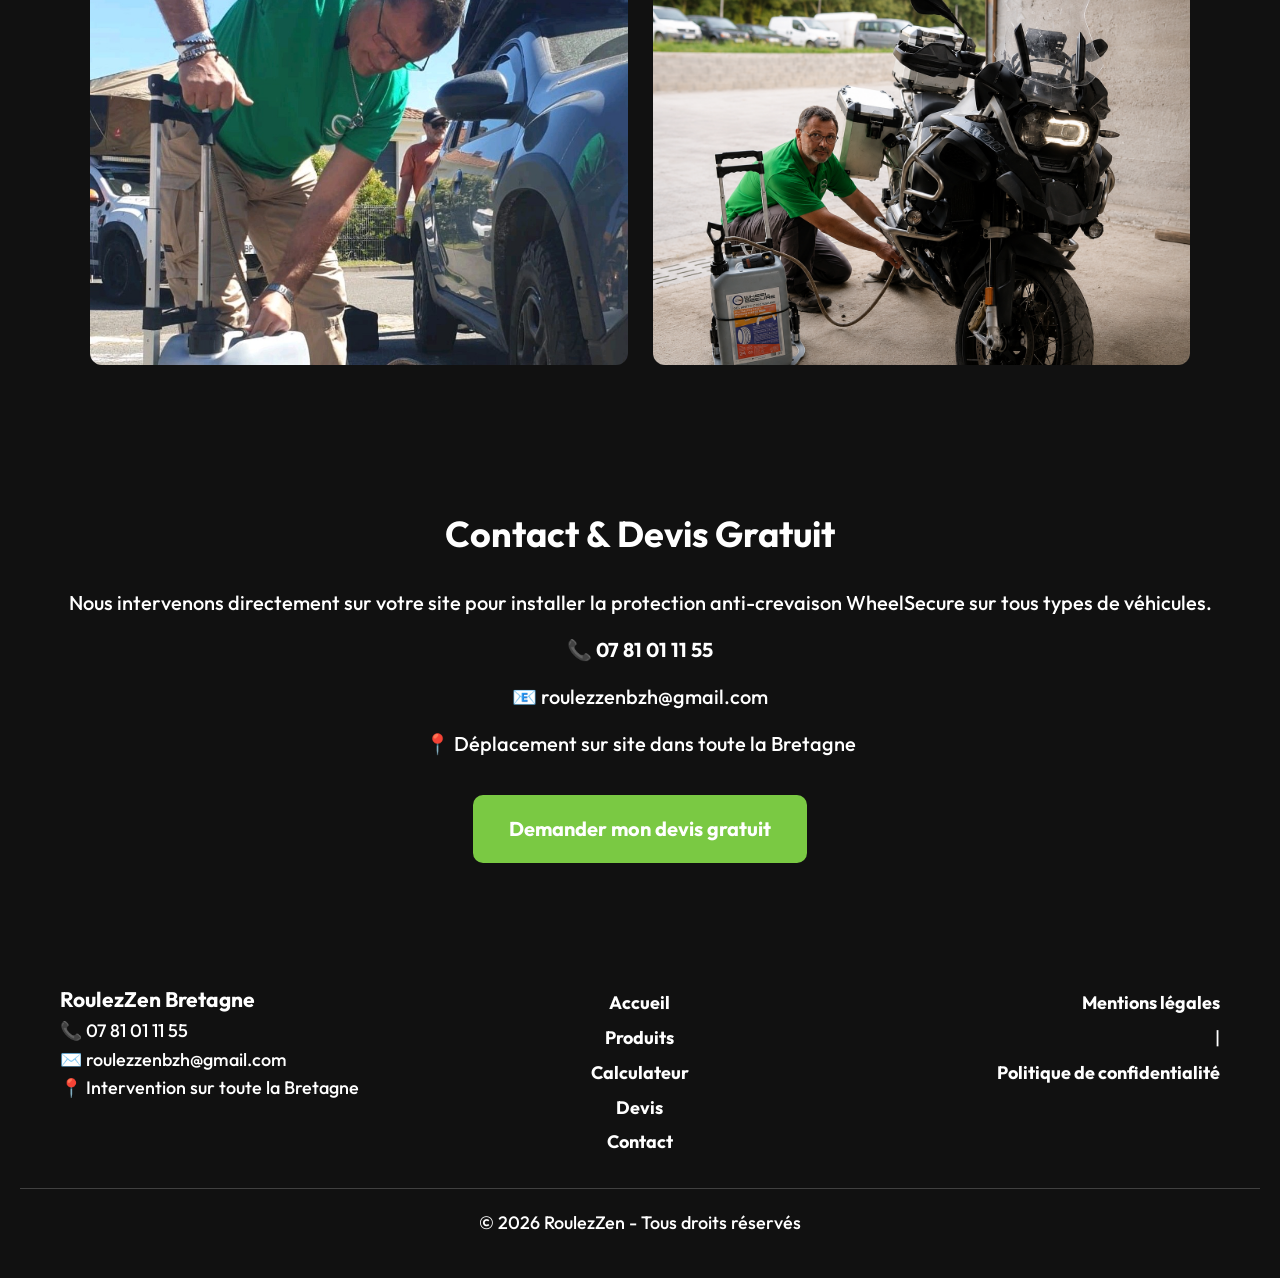
==== commit e882aade: "Nettoyage CSS et optimisation du site" ====
--- a/index.html
+++ b/index.html
@@ -128,7 +128,7 @@
 
                 <div class="membre-contenu">
                     <h3>Gilles Gateau</h3>
-                    <span>Installateur WheelSecure</span>
+                    <span>Gérant de l'entreprise RoulezZen</span>
 
                     <ul>
                         <li>✔ Déplacement sur site</li>
@@ -150,7 +150,8 @@
                         <li>✔ Gestion des devis</li>
                         <li>✔ Suivi administratif</li>
                         <li>✔ Accompagnement des clients</li>
-                    </ul>
+                        <li>✔ Installation professionnelle</li>    
+                        </ul>
                 </div>
             </article>
 
--- a/accueil.css
+++ b/accueil.css
@@ -1,1095 +1,1163 @@
-*{
-    margin:0;
-    padding:0;
-    box-sizing:border-box;
-}
-
-body{
-    font-family:'Outfit',sans-serif;
+/* =========================================================
+   ROULEZZEN — FEUILLE DE STYLE NETTOYÉE
+   Version consolidée : règles fusionnées, doublons supprimés
+========================================================= */
+
+:root {
+    --couleur-fond: #111111;
+    --couleur-blanc: #ffffff;
+    --couleur-verte: #7ac943;
+    --couleur-verte-hover: #6bb53a;
+    --couleur-texte-sombre: #111111;
+    --couleur-texte-gris: #555555;
+    --couleur-texte-secondaire: #bdbdbd;
+    --ombre-legere: 0 4px 15px rgba(0, 0, 0, 0.12);
+    --ombre-moyenne: 0 10px 30px rgba(0, 0, 0, 0.18);
+    --rayon: 12px;
+}
+
+/* =========================================================
+   BASE
+========================================================= */
+
+* {
+    margin: 0;
+    padding: 0;
+    box-sizing: border-box;
+}
+
+html {
+    scroll-behavior: smooth;
+}
+
+body {
+    overflow-x: hidden;
+    font-family: "Outfit", sans-serif;
+    font-size: 18px;
     font-weight: 500;
-    font-size: 18px;
-    background: #111111;
-    color: #ffffff;
     line-height: 1.6;
-}
-
-header{
-    background:#111111;
-    padding:15px 40px;
-    display:flex;
-    justify-content:space-between;
-    align-items:center;
-}
-
-.logo{
-    height:160px;
-    width:auto;
-}
-
-nav{
-    display:flex;
-    align-items:center;
-}
-
-nav a{
-    color:white;
-    text-decoration:none;
-    margin-left:80px;
-    font-size:20px;
-    font-weight:600;
-    padding-bottom:8px;
-    transition: all 0.3s ease;
-}
-
-nav a:hover{
-    color:#7AC943;
-    border-bottom: 3px solid #7AC943;
-}
-
-nav a:active{
-    border-bottom: 3px solid #7AC943;
-}
-
-.hero{
-    background:#111111;
-    color:white;
-    padding:40px 70px 110px;
+    color: var(--couleur-blanc);
+    background: var(--couleur-fond);
+}
+
+img {
+    max-width: 100%;
+}
+
+button,
+input,
+select,
+textarea {
+    font: inherit;
+}
+
+/* =========================================================
+   EN-TÊTE ET NAVIGATION
+========================================================= */
+
+header {
+    display: flex;
+    align-items: center;
+    justify-content: space-between;
+    padding: 15px 40px;
+    background: var(--couleur-fond);
+}
+
+.logo {
+    width: auto;
+    height: 160px;
+}
+
+nav {
+    display: flex;
+    align-items: center;
+}
+
+nav a {
+    margin-left: 80px;
+    padding-bottom: 8px;
+    color: var(--couleur-blanc);
+    font-size: 20px;
+    font-weight: 600;
+    text-decoration: none;
+    border-bottom: 3px solid transparent;
+    transition: color 0.3s ease, border-color 0.3s ease;
+}
+
+nav a:hover,
+nav a.active,
+nav a[aria-current="page"] {
+    color: var(--couleur-verte);
+    border-bottom-color: var(--couleur-verte);
+}
+
+/* =========================================================
+   BOUTONS
+========================================================= */
+
+.btn,
+.btn-secondaire,
+.btn-contact,
+.btn-cta {
+    display: inline-block;
+    color: var(--couleur-blanc);
+    font-weight: 700;
+    text-decoration: none;
+    cursor: pointer;
+    transition: background-color 0.3s ease, color 0.3s ease,
+        transform 0.3s ease;
+}
+
+.btn {
+    padding: 18px 30px;
+    font-size: 20px;
+    background: var(--couleur-verte);
+    border-radius: 8px;
+}
+
+.btn-secondaire {
+    margin-left: 15px;
+    padding: 16px 34px;
+    font-size: 20px;
+    background: transparent;
+    border: 2px solid var(--couleur-blanc);
+    border-radius: 8px;
+}
+
+.btn-contact {
+    margin-top: 20px;
+    padding: 18px 36px;
+    font-size: 20px;
+    background: var(--couleur-verte);
+    border-radius: 10px;
+}
+
+.btn-cta {
+    padding: 18px 40px;
+    font-size: 1.1rem;
+    font-weight: 600;
+    background: var(--couleur-verte);
+    border-radius: 50px;
+}
+
+.btn:hover,
+.btn-contact:hover,
+.btn-cta:hover {
+    background: var(--couleur-verte-hover);
+    transform: translateY(-2px);
+}
+
+.btn-secondaire:hover {
+    color: var(--couleur-texte-sombre);
+    background: var(--couleur-blanc);
+    transform: translateY(-2px);
+}
+
+/* =========================================================
+   PAGE D'ACCUEIL — BANNIÈRE PRINCIPALE
+========================================================= */
+
+.hero {
+    position: relative;
+    display: flex;
+    align-items: center;
+    justify-content: space-between;
     min-height: 450px;
-    display: flex;
-    justify-content: space-between;
-    align-items: center;
-    position: relative;
     margin-bottom: 70px;
-    }
-
-.hero::after{
+    padding: 40px 70px 110px;
+    color: var(--couleur-blanc);
+    background: var(--couleur-fond);
+}
+
+.hero::before,
+.hero::after {
     content: "";
     position: absolute;
     left: 0;
-    bottom: -45px;
     width: 100%;
     height: 90px;
-    background: #111111;
-    border-radius: 
-    0 0 
-    55% 45% / 
-    0 0 
-    100px 100px;
-    transform: none;
+    border-radius: 0 0 55% 45% / 0 0 100px 100px;
+}
+
+.hero::before {
+    bottom: -50px;
+    z-index: 0;
+    background: var(--couleur-verte);
+}
+
+.hero::after {
+    bottom: -45px;
     z-index: 1;
-}
-
-.hero::before{
-    content: "";
-    position: absolute;
-    left: 0;
-    bottom: -50px;
+    background: var(--couleur-fond);
+}
+
+.hero-texte {
+    position: relative;
+    z-index: 2;
+    width: 60%;
+}
+
+.hero-image {
+    position: relative;
+    z-index: 2;
+    width: 30%;
+    margin-top: -60px;
+    text-align: right;
+}
+
+.hero-image img {
+    display: block;
     width: 100%;
-    height: 90px;
-    background: #7AC943;
-    border-radius: 
-    0 0 
-    55% 45% /
-    0 0
-    100px 100px;
-    transform: none;
-    z-index: 0;
-}
-
-    .hero-texte{
-        width:60%;
-        position: relative;
-        z-index: 2;
-    }
-    .hero-image{
-        width:30%;
-        text-align:right;
-        margin-top: -60px;
-        position: relative;
-        z-index: 2;
-    }
-    .hero-image img{
-        width:100%;
-        max-width: 600px;
-        height: 420px;
-        object-fit: cover;
-        object-position: center 35%;
-        border-radius:10px;
-        box-shadow: 0 10px 30px 
-        rgba(0,0,0,0.25);
-    }
-
-.hero h1{
+    max-width: 600px;
+    height: 420px;
+    object-fit: cover;
+    object-position: center 35%;
+    border-radius: 10px;
+    box-shadow: 0 10px 30px rgba(0, 0, 0, 0.25);
+}
+
+.hero h1 {
+    margin-bottom: 25px;
     font-size: 80px;
     font-weight: 800;
     line-height: 1;
+}
+
+.hero p {
     margin-bottom: 25px;
-}
-
-.hero p{
-    font-size:26px;
+    font-size: 26px;
     line-height: 1.7;
-    margin-bottom:25px;
-}
-
-.btn{
-    background:#7AC943;
-    color:white;
-    text-decoration:none;
-    padding:18px 30px;
-    font-size: 20px;
-    border-radius:8px;
-    font-weight:bold;
-    display:inline-block;
-    cursor: pointer;
-}
-
-.btn:hover{
-    background:#6bb53a;
-    transform: translateY(-2px);
-    transition: 0.3s;
-}
-
-.vert{
-    color:#7AC943;
-    font-weight:normal;
-    font-style:normal;
-    font-family:"Kaushan Script",cursive;
-}
-
-.avantages{
-    margin:30px 0;
-}
-
-.avantage{
-    color:white;
-    font-size:20px;
-    margin-bottom:15px;
-    font-weight:500;
-}
-
-.avantage::before{
-    content:"✓";
-    color:#7AC943;
-    font-weight:bold;
-    margin-right:12px;
-}
-.avantages{
-    display:flex;
-    justify-content:center;
-    gap:30px;
-    padding:60px 40px;
-    background:white;
-}
-
-.avantage{
-    width:250px;
-    text-align:center;
-    padding:25px;
-    background:#ffffff;
-    border-radius:12px;
-    box-shadow:0 0 10px rgba(0,0,0,0.08);
-}
-
-.avantage h3{
-    color:#7AC943;
-    margin-bottom:15px;
-    font-size:22px;
-}
-
-.avantage p{
-    color:#111111;
-    line-height:1.5;
-}
-.avantages-liste{
+}
+
+.vert {
+    color: var(--couleur-verte);
+    font-family: "Kaushan Script", cursive;
+    font-weight: 400;
+    font-style: normal;
+}
+
+.avantages-liste {
     margin-top: 25px;
 }
-.ligne-avantage{
-    color:white;
+
+.ligne-avantage {
+    margin-bottom: 15px;
+    color: var(--couleur-blanc);
     font-size: 24px;
     font-weight: 500;
+}
+
+.ligne-avantage::first-letter {
+    color: var(--couleur-verte);
+    font-weight: 700;
+}
+
+.hero-buttons {
+    margin-top: 30px;
+}
+
+/* =========================================================
+   ANCIEN BLOC AVANTAGES — STYLE CONSOLIDÉ
+   Conservé pour compatibilité avec les pages existantes
+========================================================= */
+
+.avantages {
+    display: flex;
+    flex-wrap: wrap;
+    justify-content: center;
+    gap: 30px;
+    padding: 60px 40px;
+    background: var(--couleur-blanc);
+}
+
+.avantage {
+    width: 250px;
+    padding: 25px;
+    color: var(--couleur-texte-sombre);
+    text-align: center;
+    background: var(--couleur-blanc);
+    border-radius: var(--rayon);
+    box-shadow: 0 0 10px rgba(0, 0, 0, 0.08);
+}
+
+.avantage h3 {
     margin-bottom: 15px;
-}
-.ligne-avantage::first-letter{
-    color:#7AC943;
-    font-weight: bold;
-}
-.hero-buttons{
-    margin-top:30px;
-}
-
-.btn-secondaire{
-    color:white;
-    text-decoration:none;
-    border:2px solid white;
-    padding:18px 36px;
+    color: var(--couleur-verte);
+    font-size: 22px;
+}
+
+.avantage p {
+    color: var(--couleur-texte-sombre);
+    line-height: 1.5;
+}
+
+/* =========================================================
+   POURQUOI CHOISIR ROULEZZEN
+========================================================= */
+
+.pourquoi {
+    padding: 70px 50px;
+    text-align: center;
+    background: var(--couleur-fond);
+}
+
+.pourquoi h2 {
+    margin-bottom: 50px;
+    color: var(--couleur-blanc);
+    font-size: 48px;
+}
+
+.cartes {
+    display: flex;
+    flex-wrap: wrap;
+    justify-content: center;
+    gap: 40px;
+    margin-top: 40px;
+}
+
+.carte {
+    width: 280px;
+    min-height: 180px;
+    padding: 25px;
+    background: var(--couleur-blanc);
+    border-radius: 15px;
+    box-shadow: var(--ombre-legere);
+    transition: transform 0.3s ease;
+}
+
+.carte:hover {
+    transform: translateY(-6px);
+}
+
+.carte h3 {
+    margin-bottom: 15px;
+    color: var(--couleur-verte);
+    font-size: 22px;
+}
+
+.carte p {
+    color: var(--couleur-texte-gris);
+    font-size: 16px;
+    line-height: 1.6;
+}
+
+/* =========================================================
+   PRODUIT PHARE
+========================================================= */
+
+.produit-phare {
+    display: flex;
+    align-items: center;
+    justify-content: space-between;
+    gap: 60px;
+    margin-top: 20px;
+    padding: 0 50px 10px;
+    background: var(--couleur-fond);
+}
+
+.produit-image {
+    width: 35%;
+}
+
+.produit-image img {
+    display: block;
+    width: 100%;
+    border-radius: 15px;
+}
+
+.produit-texte {
+    width: 65%;
+}
+
+.produit-texte h2 {
+    margin-bottom: 20px;
+    color: var(--couleur-blanc);
+    font-size: 36px;
+}
+
+.produit-texte p {
+    margin-bottom: 25px;
+    color: var(--couleur-blanc);
+    font-size: 18px;
+    line-height: 2;
+}
+
+.produit-texte li {
+    margin-bottom: 12px;
+    color: var(--couleur-blanc);
+    font-size: 18px;
+}
+
+.check {
+    color: var(--couleur-verte);
+    font-weight: 700;
+}
+
+/* =========================================================
+   VÉHICULES
+========================================================= */
+
+.vehicules {
+    padding: 40px 20px 70px;
+    background: var(--couleur-fond);
+}
+
+.vehicules .container {
+    max-width: 1100px;
+    margin: auto;
+}
+
+.vehicules h2 {
+    margin-bottom: 20px;
+    color: var(--couleur-verte);
+    font-size: 42px;
+    text-align: center;
+}
+
+.vehicules-intro {
+    margin-bottom: 70px;
+    color: #d5d5d5;
     font-size: 20px;
-    border-radius:8px;
-    margin-left:15px;
-    font-weight:bold;
-    cursor: pointer;
-}
-
-.btn-secondaire:hover{
-    background:white;
-    color:#111111;
-    transform: translateY(-2px);
-    transition: 0.3s;
-}
-.pourquoi{
-    background:#111111;
-    padding:70px 50px;
-    text-align:center;
-}
-
-.pourquoi h2{
-    font-size:48px;
-    margin-bottom:50px;
-    color: #ffffff;
-}
-
-.cartes{
-    display:flex;
-    justify-content:center;
-    gap:40px;
-    flex-wrap:wrap;
-    margin-top: 40px;
-}
-
-.carte{
-    width:280px;
-    min-height: 180px;
-    padding:25px;
-    border-radius:15px;
-    background:#ffffff;
-    box-shadow:0 4px 15px rgba(0,0,0,0.12);
-    transition: 0.3s;
-}
-
-.carte:hover{
-    transform: translateY(-6px);
-}
-
-.carte h3{
-    font-size: 22px;
-    color:#7AC943;
-    margin-bottom:15px;
-}
-
-.carte p{
-    font-size: 16px;
-    color:#555;
-    line-height:1.6;
-}
-.produit-phare{
-    background: #111111;
-    display:flex;
-    align-items:center;
-    justify-content:space-between;
-    gap:60px;
-    padding:0 50px 10px;
-    margin-top: 20px;
-    }
-
-.produit-image{
-    width:35%;
-}
-
-.produit-image img{
-    width:100%;
-    border-radius:15px;
-}
-
-.produit-texte{
-    width:65%;
-}
-
-.produit-texte h2{
-    font-size:36px;
-    margin-bottom:20px;
-    color:#ffffff;
-}
-
-.produit-texte p{
-    font-size:18px;
-    line-height:2;
-    margin-bottom:25px;
-    color:#ffffff;
-}
-
-.produit-texte li{
-    margin-bottom:12px;
-    font-size:18px;
-    color:#ffffff;
-}
-.check{
-    color:#7AC943;
-    font-weight:bold;
-}
-
-/* ==========================
-      VEHICULES
-========================== */
-
-.vehicules{
-    background:#111111;
-    padding:40px 20px 70px;
-}
-
-.vehicules .container{
-    max-width:1100px;
-    margin:auto;
-}
-
-.vehicules h2{
-
-    text-align:center;
-    color:#7AC943;
-    font-size:42px;
-    margin-bottom:20px;
-
-}
-
-.vehicules-intro{
-
-    text-align:center;
-    color:#d5d5d5;
-    font-size:20px;
-    margin-bottom:70px;
-
-}
-
-.vehicules-liste{
-
-    display:grid;
-    grid-template-columns:repeat(2,1fr);
-    gap:0 70px;
-
-}
-
-.vehicule{
-
-    padding:28px 0;
-    border-bottom:1px solid rgba(255,255,255,.12);
-
-}
-
-.vehicule h3{
-
-    color:white;
-    font-size:28px;
-    margin-bottom:8px;
-    font-weight:600;
-
-}
-
-.vehicule p{
-
-    color:#bdbdbd;
-    font-size:18px;
-    line-height:1.6;
-
-}
-
-@media(max-width:768px){
-
-.vehicules-liste{
-
-    grid-template-columns:1fr;
-
-}
-
-.vehicules h2{
-
-    font-size:34px;
-
-}
-
-.vehicules-intro{
-
-    font-size:18px;
-
-}
-
-.vehicule h3{
-
-    font-size:24px;
-
-}
-
-}
-
-/* ===========================
-      ÉQUIPE ROULEZZEN
-=========================== */
-
-.equipe{
-    padding:90px 20px;
-    background:#111111;
-}
-
-.equipe .container{
-    max-width:1200px;
-    margin:auto;
-}
-
-.titre-section{
-    text-align:center;
-    margin-bottom:60px;
-}
-
-.titre-section h2{
-    font-size:42px;
-    color:#7AC943;
-    margin-bottom:15px;
-}
-
-.titre-section p{
-    font-size:20px;
-    color:#7AC943;
-}
-
-.equipe-grid{
-    display:flex;
-    justify-content:center;
-    gap:40px;
-    flex-wrap:wrap;
-}
-
-.membre{
-
-    width:420px;
-    background:white;
-    border-radius:20px;
-    overflow:hidden;
-    box-shadow:0 10px 30px rgba(0,0,0,.10);
-    transition:.35s;
-}
-
-.membre:hover{
-
-    transform:translateY(-8px);
-    box-shadow:0 18px 40px rgba(0,0,0,.18);
-
-}
-
-.membre img{
-
-    width:100%;
-    height:420px;
-    object-fit:cover;
+    text-align: center;
+}
+
+.vehicules-liste {
+    display: grid;
+    grid-template-columns: repeat(2, minmax(0, 1fr));
+    column-gap: 70px;
+}
+
+.vehicule {
+    padding: 28px 0;
+    border-bottom: 1px solid rgba(255, 255, 255, 0.12);
+}
+
+.vehicule h3 {
+    margin-bottom: 8px;
+    color: var(--couleur-blanc);
+    font-size: 28px;
+    font-weight: 600;
+}
+
+.vehicule p {
+    color: var(--couleur-texte-secondaire);
+    font-size: 18px;
+    line-height: 1.6;
+}
+
+/* =========================================================
+   ÉQUIPE ROULEZZEN
+========================================================= */
+
+.equipe {
+    padding: 90px 20px;
+    background: var(--couleur-fond);
+}
+
+.equipe .container {
+    max-width: 1200px;
+    margin: auto;
+}
+
+.titre-section {
+    margin-bottom: 60px;
+    text-align: center;
+}
+
+.titre-section h2 {
+    margin-bottom: 15px;
+    color: var(--couleur-verte);
+    font-size: 42px;
+}
+
+.titre-section p {
+    color: var(--couleur-verte);
+    font-size: 20px;
+}
+
+.equipe-grid {
+    display: flex;
+    flex-wrap: wrap;
+    justify-content: center;
+    gap: 40px;
+}
+
+.membre {
+    width: 420px;
+    overflow: hidden;
+    background: var(--couleur-blanc);
+    border-radius: 20px;
+    box-shadow: 0 10px 30px rgba(0, 0, 0, 0.1);
+    transition: transform 0.35s ease, box-shadow 0.35s ease;
+}
+
+.membre:hover {
+    box-shadow: var(--ombre-moyenne);
+    transform: translateY(-8px);
+}
+
+.membre img {
+    display: block;
+    width: 100%;
+    height: 420px;
+    object-fit: cover;
     object-position: center top;
-    display:block;
     transform: scale(1.1);
-
-}
-
-.membre-contenu{
-
-    padding:35px;
-
-}
-
-.membre h3{
-
-    text-align:center;
-    font-size:30px;
-    color:#0b7d43;
-    margin-bottom:8px;
-
-}
-
-.membre span{
-
-    display:block;
-    text-align:center;
-    color:#666;
-    font-size:18px;
-    margin-bottom:30px;
-
-}
-
-.membre ul{
-
-    list-style:none;
-    padding:0;
-    margin:0;
-
-}
-
-.membre li{
-
-    font-size:19px;
-    margin:16px 0;
-    color:#333;
-    line-height:1.6;
-
-}
-
-/* ===========================
-      MOBILE
-=========================== */
-
-@media(max-width:900px){
-
-.equipe{
-
-    padding:70px 20px;
-
-}
-
-.titre-section h2{
-
-    font-size:34px;
-
-}
-
-.titre-section p{
-
-    font-size:18px;
-
-}
-
-.membre{
-
-    width:100%;
-    max-width:420px;
-
-}
-
-.membre img{
-
-    height:360px;
-
-}
-
-}
-
-
-.btn-contact{
-    display:inline-block;
-    margin-top:20px;
-    padding:18px 36px;
-    font-size: 20px;
-    background:#8fd14f;
-    color:white;
-    text-decoration:none;
-    border-radius:10px;
-    font-weight:bold;
-    cursor: pointer;
-}
-
-.btn-contact:hover{
-    background: #6bb53a;
-    transform: translateY(-2px);
-    transition: 0.3s;
-}
-
-.contact{
-    padding:80px 50px;
-    background:#111111;
-}
-
-.contact-contenu{
+}
+
+.membre-contenu {
+    padding: 35px;
+}
+
+.membre h3 {
+    margin-bottom: 8px;
+    color: var(--couleur-verte);
+    font-size: 30px;
+    text-align: center;
+}
+
+.membre span {
+    display: block;
+    margin-bottom: 30px;
+    color: #666666;
+    font-size: 18px;
+    text-align: center;
+}
+
+.membre ul {
+    margin: 0;
+    padding: 0;
+    list-style: none;
+}
+
+.membre li {
+    margin: 16px 0;
+    color: #333333;
+    font-size: 19px;
+    line-height: 1.6;
+}
+
+/* =========================================================
+   CONTACT — PAGE D'ACCUEIL
+========================================================= */
+
+.contact {
+    padding: 80px 50px;
+    background: var(--couleur-fond);
+}
+
+.contact-contenu {
+    display: flex;
+    flex-wrap: wrap;
+    align-items: center;
+    justify-content: center;
+    gap: 80px;
     max-width: 1200px;
     margin: 0 auto;
-    display:flex;
-    justify-content:center;
-    align-items:center;
-    gap:80px;
-    flex-wrap:wrap;
-}
-
-.contact-infos{
-    color: #ffffff;
-    flex:1;
-    text-align: center;
-    min-width:300px;
-}
-
-.contact-infos h2{
-    color:#ffffff;
-    margin-bottom:25px;
-    font-size:36px;
-}
-
-.contact-infos p{
-    color: #ffffff;
-    font-size:20px;
-    margin-bottom:15px;
-}
-
-.contact-container{
+}
+
+.contact-infos {
+    flex: 1;
+    min-width: 300px;
+    color: var(--couleur-blanc);
+    text-align: center;
+}
+
+.contact-infos h2 {
+    margin-bottom: 25px;
+    color: var(--couleur-blanc);
+    font-size: 36px;
+}
+
+.contact-infos p {
+    margin-bottom: 15px;
+    color: var(--couleur-blanc);
+    font-size: 20px;
+}
+
+.contact-container {
     align-items: center;
 }
 
-
-/* =========================
-   PAGE PRODUITS
-========================= */
-
-.hero-produits{
-    min-height:600px;
-    background:
-        linear-gradient(
-            rgba(0,0,0,0.55),
-            rgba(0,0,0,0.55)
-        ),
-        url("images/fond-produits.jpg");
-
-    background-size:cover;
-    background-position:center;
-
-    display:flex;
-    align-items:center;
-    justify-content:center;
-
-    text-align:center;
-    color:white;
-
-    padding:40px;
-}
-
-.hero-content{
-    max-width:900px;
-}
-
-.hero-content h1{
-    font-size:4rem;
-    margin-bottom:20px;
-}
-
-.hero-content p{
-    font-size:1.6rem;
-    line-height:1.8;
-    margin-bottom:35px;
-}
-
-.btn-cta{
-    display:inline-block;
-    padding:18px 40px;
-    border-radius:50px;
-
-    background:#00a651;
-    color:white;
-
-    text-decoration:none;
-    font-weight:600;
-    font-size:1.1rem;
-
-    transition:0.3s;
-    cursor: pointer;
-}
-
-.btn-cta:hover{
-    transform:translateY(-3px);
-}
-
-footer{
-    background:#111111;
-    color:white;
-    padding:40px 20px;
-}
-
-.footer-contenu{
+/* =========================================================
+   GALERIE
+========================================================= */
+
+.galerie {
+    overflow: hidden;
+    padding: 60px 50px;
+    color: var(--couleur-blanc);
+    text-align: center;
+    background: var(--couleur-fond);
+}
+
+.galerie-grid {
     display: grid;
-    grid-template-columns:1fr 1fr 1fr;
-    align-items:start;
-    width: 100%;
-    max-width:100%;
-    padding: 0 40px;
-    box-sizing: border-box;  
-}
-
-.footer-infos{
-    justify-self:start;
-    text-align:left;
-}
-
-.menu-footer{
-    justify-self:center;
-    text-align:center;
-}
-
-.footer-liens{
-    justify-self: end;
-    text-align:right;
-}
-
-.menu-footer a,
-.footer-liens a{
-    color:white;
-    text-decoration:none;
-    margin:0 8px;
-    font-weight:bold;
-    display: block;
-    margin: 6px 0;
-}
-
-.menu-footer a:hover,
-.footer-liens a:hover{
-    color:#7AC943;
-}
-
-.footer-copy{
-    text-align:center;
-    margin-top:25px;
-    padding-top:20px;
-    border-top:1px solid rgba(255,255,255,.2);
-}
-
-/* PAGE CONTACT */
-
-.contact-page{
-    padding:50px 50px;
-    background:#111111;
-}
-
-.contact-page h1{
-    text-align:center;
-    font-size:60px;
-    color:#ffffff;
-    margin-bottom:20px;
-}
-
-.contact-page .contact-contenu{
-    max-width: 1200px;
-    margin: 0 auto;
-}
-
-.contact-intro{
-    color: #ffffff;
-    text-align:center;
-    max-width:900px;
-    margin:auto;
-    margin-bottom:50px;
-    font-size:18px;
-}
-
-.contact-grid{
-    max-width: 1200px;
-    margin: 0 auto;
-    display:grid;
-    grid-template-columns:1fr 1fr;
-    gap:40px;
-}
-
-.contact-card{
-    background:#111111;
-    color: #ffffff;
-    padding:40px;
-    border-radius:20px;
-    box-shadow:0 10px 30px rgba(0,0,0,0.08);
-}
-
-.contact-card h2{
-    color:#ffffff;
-    margin-bottom:25px;
-}
-
-.contact-card p{
-    margin-bottom:15px;
-    font-size:18px;
-}
-
-.contact-card input,
-.contact-card textarea{
-    width:100%;
-    padding:15px;
-    margin-bottom:15px;
-    border:1px solid #ddd;
-    border-radius:10px;
-    font-size:16px;
-}
-
-.contact-card textarea{
-    height:150px;
-    resize:none;
-}
-
-.contact-card button{
-    width:100%;
-    background: #7AC943;
-    color: #ffffff;
-    border: none;
-    padding: 15px;
-    border-radius: 10px;
-    font-weight: bold;
-}
-
-.contact-card button:hover{
-    background: #68b436;
-}
-
-.galerie{
-    background: #111111;
-    color: #ffffff;
-    padding: 60px 50px;
-    text-align: center;
-    overflow: hidden;
-}
-
-.galerie-grid{
-    background: #111111;
-    display: grid;
-    grid-template-columns: repeat(2,1fr);
+    grid-template-columns: repeat(2, minmax(0, 1fr));
     gap: 25px;
     max-width: 1100px;
     margin: 40px auto 0;
-}
-
-.galerie img{
+    background: var(--couleur-fond);
+}
+
+.galerie img {
+    display: block;
     width: 100%;
     height: 400px;
     object-fit: cover;
     object-position: center 30%;
-    border-radius: 12px;
-    transition: 0.35s ease;
-
-}
-
-.galerie img:hover{
-    transform:scale(1.03);
-}
-
-@media (max-width:768px){
-
-    .contact-grid{
-        grid-template-columns:1fr;
-    }
-
-    header{
-        flex-direction:column;
-        padding:15px;
-    }
-
-    .logo{
-        height:80px;
-        width:auto;
-    }
-
-    nav{
-        display:flex;
-        flex-wrap:wrap;
-        justify-content:center;
-        gap:15px;
-    }
-
-    nav a{
-        margin-left:0;
-        font-size:14px;
-    }
-
-    .hero{
-        flex-direction:column;
-        text-align:center;
-        padding:40px 20px;
-    }
-
-    .hero-texte{
-        width:100%;
-    }
-
-    .hero-image{
-        width:100%;
-        margin-top:30px;
-        text-align:center;
-    }
-
-    .hero-image img{
-        width:80%;
-        max-width:320px;
-        height:auto;
-    }
-
-    .hero h1{
-        font-size:58px;
-        line-height:1.1;
-    }
-
-    .hero p{
-        font-size:22px;
-    }
-
-    .hero-buttons{
-        display:flex;
-        flex-direction:column;
-        gap:15px;
+    border-radius: var(--rayon);
+    transition: transform 0.35s ease;
+}
+
+.galerie img:hover {
+    transform: scale(1.03);
+}
+
+/* =========================================================
+   PAGE PRODUITS
+========================================================= */
+
+.hero-produits {
+    display: flex;
+    align-items: center;
+    justify-content: center;
+    min-height: 600px;
+    padding: 40px;
+    color: var(--couleur-blanc);
+    text-align: center;
+    background:
+        linear-gradient(rgba(0, 0, 0, 0.55), rgba(0, 0, 0, 0.55)),
+        url("images/fond-produits.jpg") center / cover no-repeat;
+}
+
+.hero-content {
+    max-width: 900px;
+}
+
+.hero-content h1 {
+    margin-bottom: 20px;
+    font-size: 4rem;
+}
+
+.hero-content p {
+    margin-bottom: 35px;
+    font-size: 1.6rem;
+    line-height: 1.8;
+}
+
+/* =========================================================
+   PAGE CONTACT
+========================================================= */
+
+.contact-page {
+    padding: 50px;
+    background: var(--couleur-fond);
+}
+
+.contact-page h1 {
+    margin-bottom: 20px;
+    color: var(--couleur-blanc);
+    font-size: 60px;
+    text-align: center;
+}
+
+.contact-page .contact-contenu {
+    max-width: 1200px;
+    margin: 0 auto;
+}
+
+.contact-intro {
+    max-width: 900px;
+    margin: 0 auto 50px;
+    color: var(--couleur-blanc);
+    font-size: 18px;
+    text-align: center;
+}
+
+.contact-grid {
+    display: grid;
+    grid-template-columns: repeat(2, minmax(0, 1fr));
+    gap: 40px;
+    max-width: 1200px;
+    margin: 0 auto;
+}
+
+.contact-card {
+    padding: 40px;
+    color: var(--couleur-blanc);
+    background: var(--couleur-fond);
+    border-radius: 20px;
+    box-shadow: 0 10px 30px rgba(0, 0, 0, 0.08);
+}
+
+.contact-card h2 {
+    margin-bottom: 25px;
+    color: var(--couleur-blanc);
+}
+
+.contact-card p {
+    margin-bottom: 15px;
+    font-size: 18px;
+}
+
+.contact-card input,
+.contact-card textarea {
+    width: 100%;
+    margin-bottom: 15px;
+    padding: 15px;
+    color: var(--couleur-texte-sombre);
+    font-size: 16px;
+    background: var(--couleur-blanc);
+    border: 1px solid #dddddd;
+    border-radius: 10px;
+}
+
+.contact-card input::placeholder,
+.contact-card textarea::placeholder {
+    color: #777777;
+    opacity: 1;
+}
+
+.contact-card textarea {
+    height: 150px;
+    resize: vertical;
+}
+
+.contact-card button {
+    width: 100%;
+    padding: 15px;
+    color: var(--couleur-blanc);
+    font-weight: 700;
+    background: var(--couleur-verte);
+    border: 0;
+    border-radius: 10px;
+    cursor: pointer;
+    transition: background-color 0.3s ease;
+}
+
+.contact-card button:hover {
+    background: var(--couleur-verte-hover);
+}
+
+
+/* =========================================================
+   PAGE DE REMERCIEMENT
+========================================================= */
+
+.merci-page {
+    display: flex;
+    align-items: center;
+    justify-content: center;
+    min-height: 65vh;
+    padding: 60px 20px;
+    text-align: center;
+}
+
+.merci-contenu {
+    width: 100%;
+    max-width: 760px;
+    padding: 50px;
+    color: var(--couleur-texte-sombre);
+    background: var(--couleur-blanc);
+    border: 2px solid var(--couleur-verte);
+    border-radius: 20px;
+    box-shadow: var(--ombre-moyenne);
+}
+
+.merci-contenu h1 {
+    margin-bottom: 25px;
+    color: var(--couleur-texte-sombre);
+    font-size: 46px;
+}
+
+.merci-contenu p {
+    margin-bottom: 18px;
+    color: var(--couleur-texte-gris);
+}
+
+.merci-contenu .btn {
+    margin-top: 15px;
+}
+
+/* =========================================================
+   MENTIONS LÉGALES ET CONFIDENTIALITÉ
+========================================================= */
+
+.section {
+    max-width: 1100px;
+    margin: 70px auto;
+    padding: 0 20px;
+    color: var(--couleur-blanc);
+}
+
+.titre {
+    margin-bottom: 40px;
+    color: var(--couleur-blanc);
+    font-size: 42px;
+    text-align: center;
+}
+
+.section h2 {
+    margin-top: 40px;
+    margin-bottom: 15px;
+    color: var(--couleur-blanc);
+}
+
+.section p,
+.section li {
+    color: var(--couleur-blanc);
+    font-size: 18px;
+    line-height: 1.8;
+}
+
+.section ul {
+    margin: 20px 0 20px 30px;
+}
+
+/* =========================================================
+   PIED DE PAGE
+========================================================= */
+
+footer {
+    padding: 40px 20px;
+    color: var(--couleur-blanc);
+    background: var(--couleur-fond);
+}
+
+.footer-contenu {
+    display: grid;
+    grid-template-columns: repeat(3, minmax(0, 1fr));
+    align-items: start;
+    width: 100%;
+    padding: 0 40px;
+}
+
+.footer-infos {
+    justify-self: start;
+    text-align: left;
+}
+
+.menu-footer {
+    justify-self: center;
+    text-align: center;
+}
+
+.footer-liens {
+    justify-self: end;
+    text-align: right;
+}
+
+.menu-footer a,
+.footer-liens a {
+    display: block;
+    margin: 6px 0;
+    color: var(--couleur-blanc);
+    font-weight: 700;
+    text-decoration: none;
+    transition: color 0.3s ease;
+}
+
+.menu-footer a:hover,
+.footer-liens a:hover {
+    color: var(--couleur-verte);
+}
+
+.footer-copy {
+    margin-top: 25px;
+    padding-top: 20px;
+    text-align: center;
+    border-top: 1px solid rgba(255, 255, 255, 0.2);
+}
+
+
+/* =========================================================
+   RESPONSIVE — ORDINATEURS PORTABLES
+========================================================= */
+
+@media (max-width: 1450px) {
+    header {
+        gap: 24px;
+        padding-right: 24px;
+        padding-left: 24px;
+    }
+
+    .logo {
+        height: 120px;
+    }
+
+    nav {
+        justify-content: center;
+        gap: 28px;
+    }
+
+    nav a {
+        margin-left: 0;
+        font-size: 17px;
+    }
+
+    header > .btn {
+        padding: 15px 20px;
+        font-size: 17px;
+        text-align: center;
+    }
+}
+
+/* =========================================================
+   RESPONSIVE — TABLETTES
+========================================================= */
+
+@media (max-width: 900px) {
+    .equipe {
+        padding: 70px 20px;
+    }
+
+    .titre-section h2 {
+        font-size: 34px;
+    }
+
+    .titre-section p {
+        font-size: 18px;
+    }
+
+    .membre {
+        width: 100%;
+        max-width: 420px;
+    }
+
+    .membre img {
+        height: 360px;
+    }
+}
+
+/* =========================================================
+   RESPONSIVE — MOBILES
+========================================================= */
+
+@media (max-width: 768px) {
+    header {
+        flex-direction: column;
+        padding: 15px;
+    }
+
+    .logo {
+        height: 80px;
+    }
+
+    nav {
+        flex-wrap: wrap;
+        justify-content: center;
+        gap: 15px;
+    }
+
+    nav a {
+        margin-left: 0;
+        font-size: 14px;
+    }
+
+    .hero {
+        flex-direction: column;
+        padding: 40px 20px 90px;
+        text-align: center;
+    }
+
+    .hero-texte,
+    .hero-image {
+        width: 100%;
+    }
+
+    .hero-image {
+        margin-top: 30px;
+        text-align: center;
+    }
+
+    .hero-image img {
+        width: 80%;
+        max-width: 320px;
+        height: auto;
+        margin: 0 auto;
+    }
+
+    .hero h1 {
+        font-size: 56px;
+        line-height: 1.1;
+    }
+
+    .hero p {
+        font-size: 22px;
+    }
+
+    .ligne-avantage {
+        font-size: 19px;
+    }
+
+    .hero-buttons {
+        display: flex;
+        flex-direction: column;
+        gap: 15px;
     }
 
     .btn,
-    .btn-secondaire{
-        width:100%;
-        margin-left:0;
-        text-align:center;
-    }
-
-    .produit-phare{
-        flex-direction:column;
-        padding:50px 20px;
-        gap:30px;
+    .btn-secondaire {
+        width: 100%;
+        margin-left: 0;
+        text-align: center;
+    }
+
+    header > .btn {
+        width: auto;
+        margin-top: 15px;
+    }
+
+    .avantages {
+        flex-direction: column;
+        align-items: center;
+        padding: 40px 20px;
+    }
+
+    .cartes {
+        flex-direction: column;
+        align-items: center;
+    }
+
+    .produit-phare {
+        flex-direction: column;
+        gap: 30px;
+        padding: 50px 20px;
     }
 
     .produit-image,
-    .produit-texte{
-        width:100%;
-    }
-
-    .applications-grid{
-        grid-template-columns:repeat(2,1fr);
-    }
-
-    .gilles-contenu{
+    .produit-texte {
+        width: 100%;
+    }
+
+    .vehicules-liste,
+    .contact-grid,
+    .galerie-grid,
+    .applications-grid {
+        grid-template-columns: 1fr;
+    }
+
+    .vehicules h2 {
+        font-size: 34px;
+    }
+
+    .vehicules-intro {
+        font-size: 18px;
+    }
+
+    .vehicule h3 {
+        font-size: 24px;
+    }
+
+    .contact,
+    .contact-page {
+        padding: 50px 20px;
+    }
+
+    .contact-page h1 {
+        font-size: 42px;
+    }
+
+    .contact-contenu {
+        gap: 40px;
+    }
+
+    .contact-card {
+        padding: 25px;
+    }
+
+    .galerie {
+        padding: 40px 15px;
+    }
+
+    .galerie h2 {
+        margin-bottom: 10px;
+        font-size: 24px;
+        line-height: 1.3;
+    }
+
+    .galerie p {
+        margin-top: 10px;
+        margin-bottom: 25px;
+        font-size: 16px;
+        line-height: 1.5;
+    }
+
+    .galerie-grid {
+        gap: 20px;
+    }
+
+    .galerie img {
+        height: 220px;
+    }
+
+    .hero-content h1 {
+        font-size: 2.6rem;
+    }
+
+    .hero-content p {
+        font-size: 1.2rem;
+    }
+
+    .carte-vehicule {
+        width: 100%;
+        max-width: 350px;
+        margin: 0 auto;
+    }
+
+    .gilles-contenu {
         display: flex;
+        flex-wrap: wrap;
         align-items: center;
         justify-content: flex-start;
-        flex-wrap: wrap;
         gap: 40px;
         max-width: 1200px;
         margin: 0 auto;
     }
 
-    .gilles-photo img{
-        width:220px;
-        height:220px;
-    }
-
-    .hero-calculateur h1{
-        font-size:40px;
-    }
-
-    .hero-calculateur p{
-        font-size:18px;
-    }
-
-.hero{
-    flex-direction:column;
-    text-align:center;
-    padding:40px 20px;
-}
-
-.hero-texte,
-.hero-image{
-    width:100%;
-}
-
-.hero-image{
-    margin-top:30px;
-}
-
-.hero h1{
-    font-size:56px;
-}
-
-.hero-buttons{
-    display:flex;
-    flex-direction:column;
-    gap:15px;
-}
-
-.btn-secondaire{
-    margin-left:0;
-    cursor: pointer;
-}
-
-.produit-phare{
-    flex-direction:column;
-}
-
-.produit-image,
-.produit-texte{
-    width:100%;
-}
-
-.applications-grid{
-    display: grid;
-    grid-template-columns:1fr;
-    gap: 20px;
-}
-
-.carte-vehicule{
-    width: 100%;
-    max-width: 350px;
-    margin: 0 auto;
-}
-
-.cartes{
-    flex-direction:column;
-    align-items:center;
-}
-
-.galerie{
-    padding: 40px 15px;
-}
-
-.galerie h2{
-    font-size: 24px;
-    line-height: 1.3;
-    margin-bottom: 10px;
-}
-
-.galerie p{
-    font-size: 16px;
-    margin-top: 10px;
-    margin-bottom: 25px;
-    line-height: 1.5;
-   }
-
-.galerie-grid{
-    grid-template-columns: 1fr;
-    gap: 20px;
-}
-
-.galerie img{
-    width: 100%;
-    height: 220px;
-    object-fit: cover;
-    border-radius: 12px;
-}
-
-}
-/* ===== Pages Mentions légales / Confidentialité ===== */
-
-.section{
-    max-width:1100px;
-    margin:70px auto;
-    padding:0 20px;
-}
-
-.titre{
-    text-align:center;
-    color:#111111;
-    font-size:42px;
-    margin-bottom:40px;
-}
-
-.section h2{
-    color:#111111;
-    margin-top:40px;
-    margin-bottom:15px;
-}
-
-.section p,
-.section li{
-    font-size:18px;
-    line-height:1.8;
-    color:#444;
-}
-
-.section ul{
-    margin:20px 0 20px 30px;
-}
-
-
-@media (max-width:768px){
-
-    .titre{
-        font-size:32px;
+    .gilles-photo img {
+        width: 220px;
+        height: 220px;
+    }
+
+    .hero-calculateur h1 {
+        font-size: 40px;
+    }
+
+    .hero-calculateur p {
+        font-size: 18px;
+    }
+
+    .titre {
+        font-size: 32px;
     }
 
     .section p,
-    .section li{
-        font-size:16px;
-    }
-
-}+    .section li {
+        font-size: 16px;
+    }
+
+    .footer-contenu {
+        grid-template-columns: 1fr;
+        gap: 25px;
+        padding: 0;
+        text-align: center;
+    }
+
+    .footer-infos,
+    .menu-footer,
+    .footer-liens {
+        width: 100%;
+        justify-self: center;
+        text-align: center;
+    }
+
+    .merci-contenu {
+        padding: 35px 22px;
+    }
+
+    .merci-contenu h1 {
+        font-size: 34px;
+    }
+}
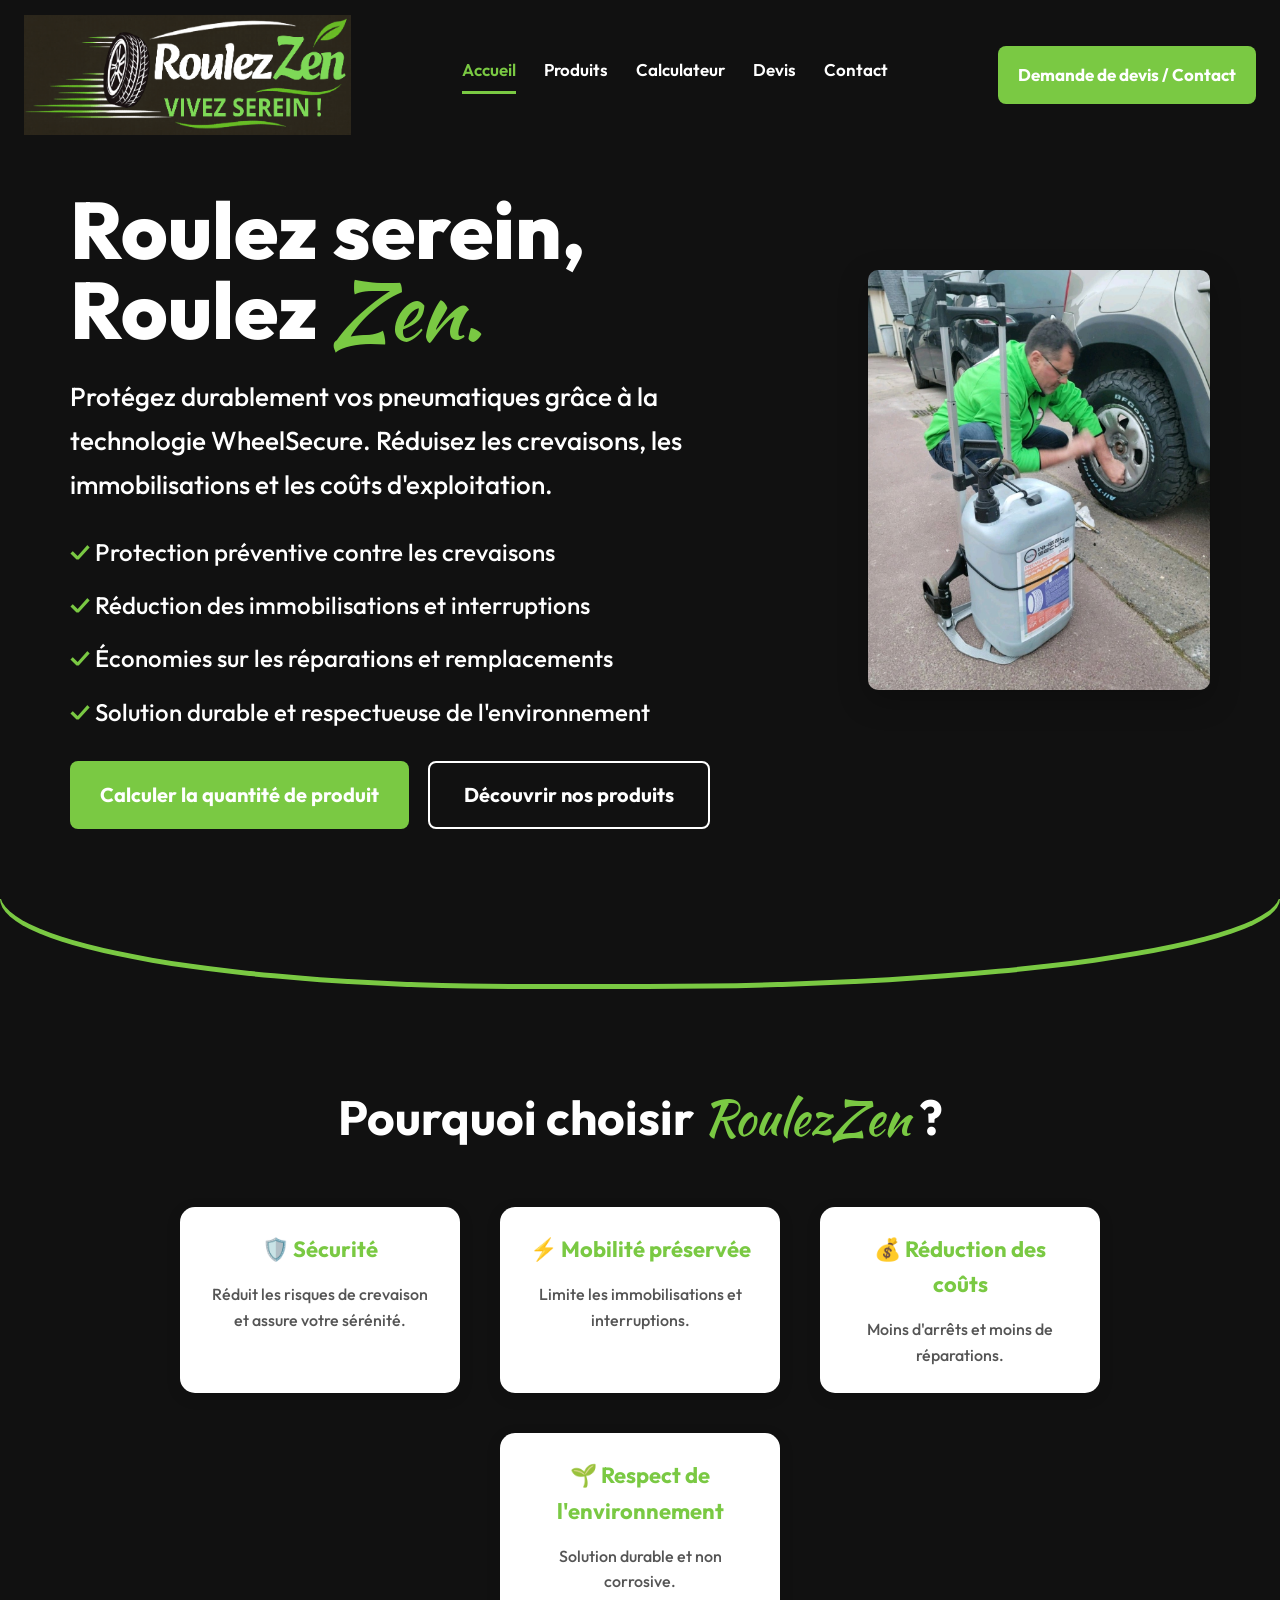
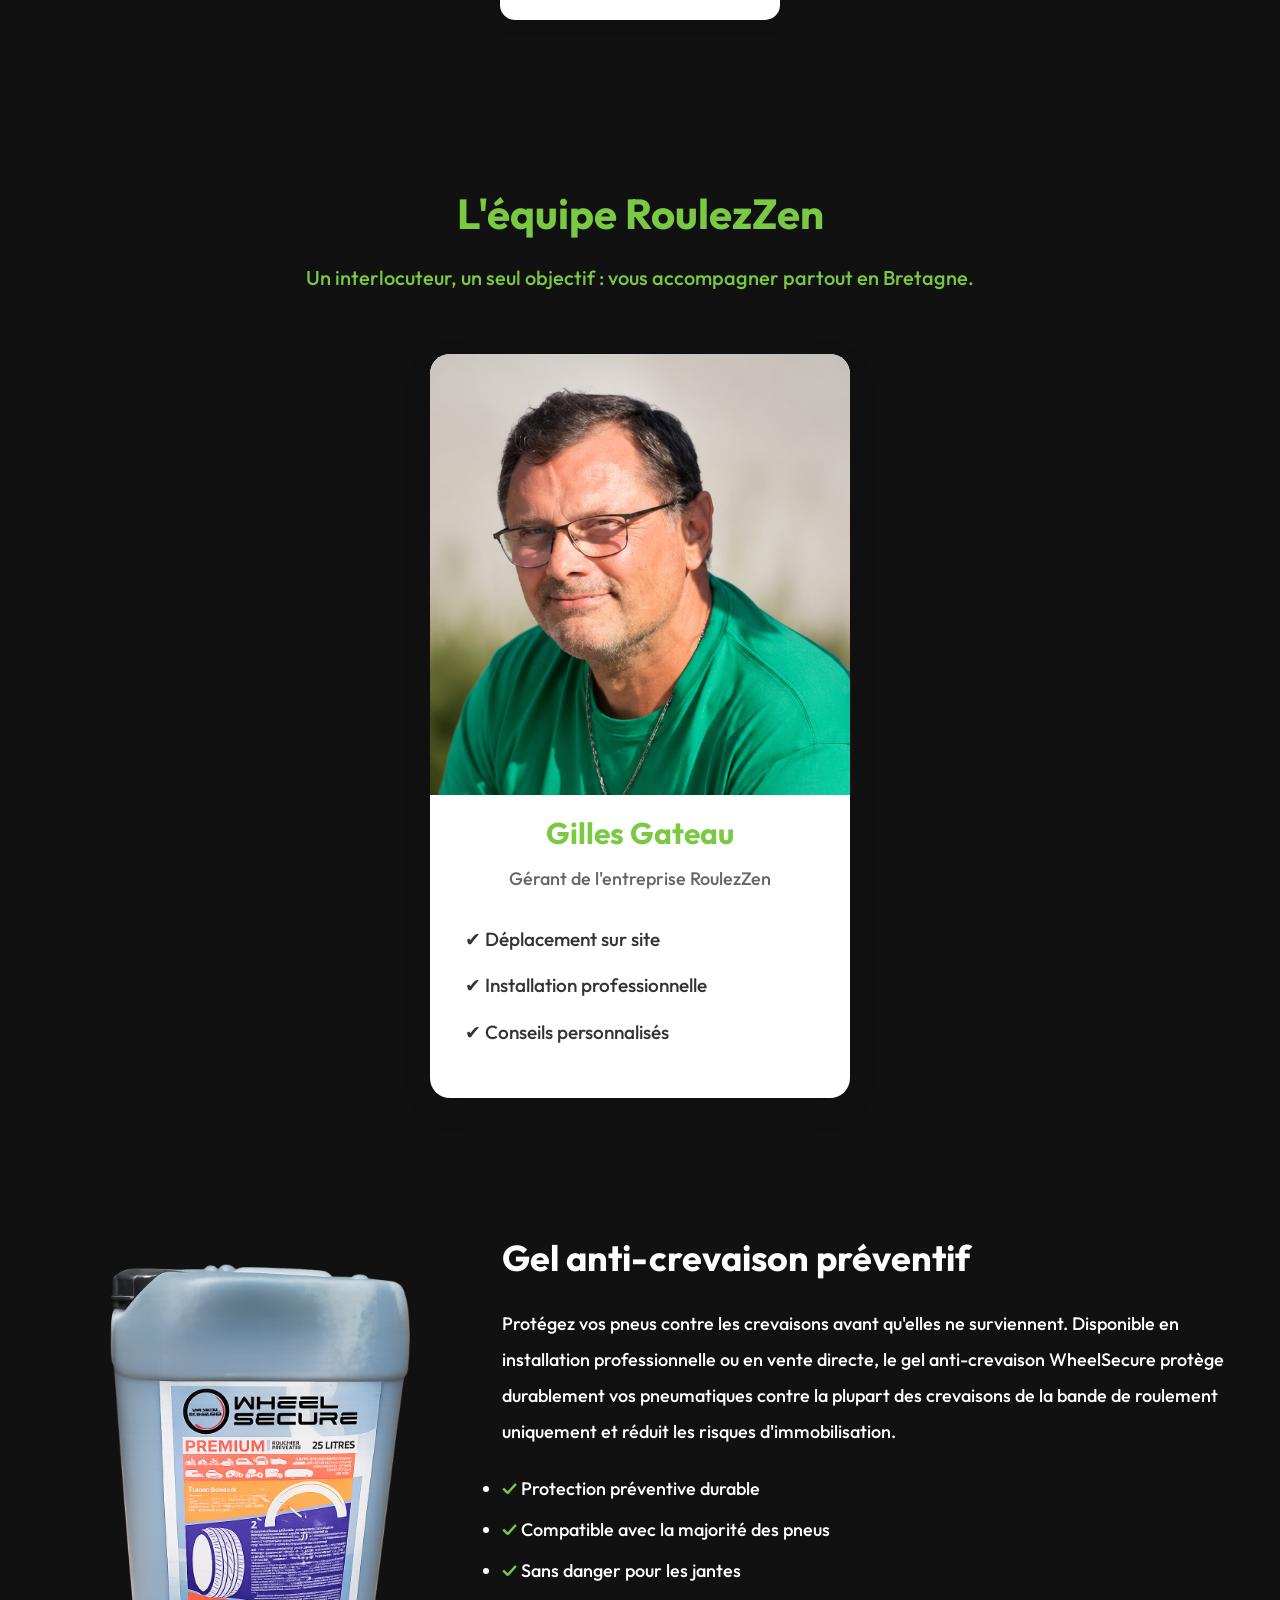
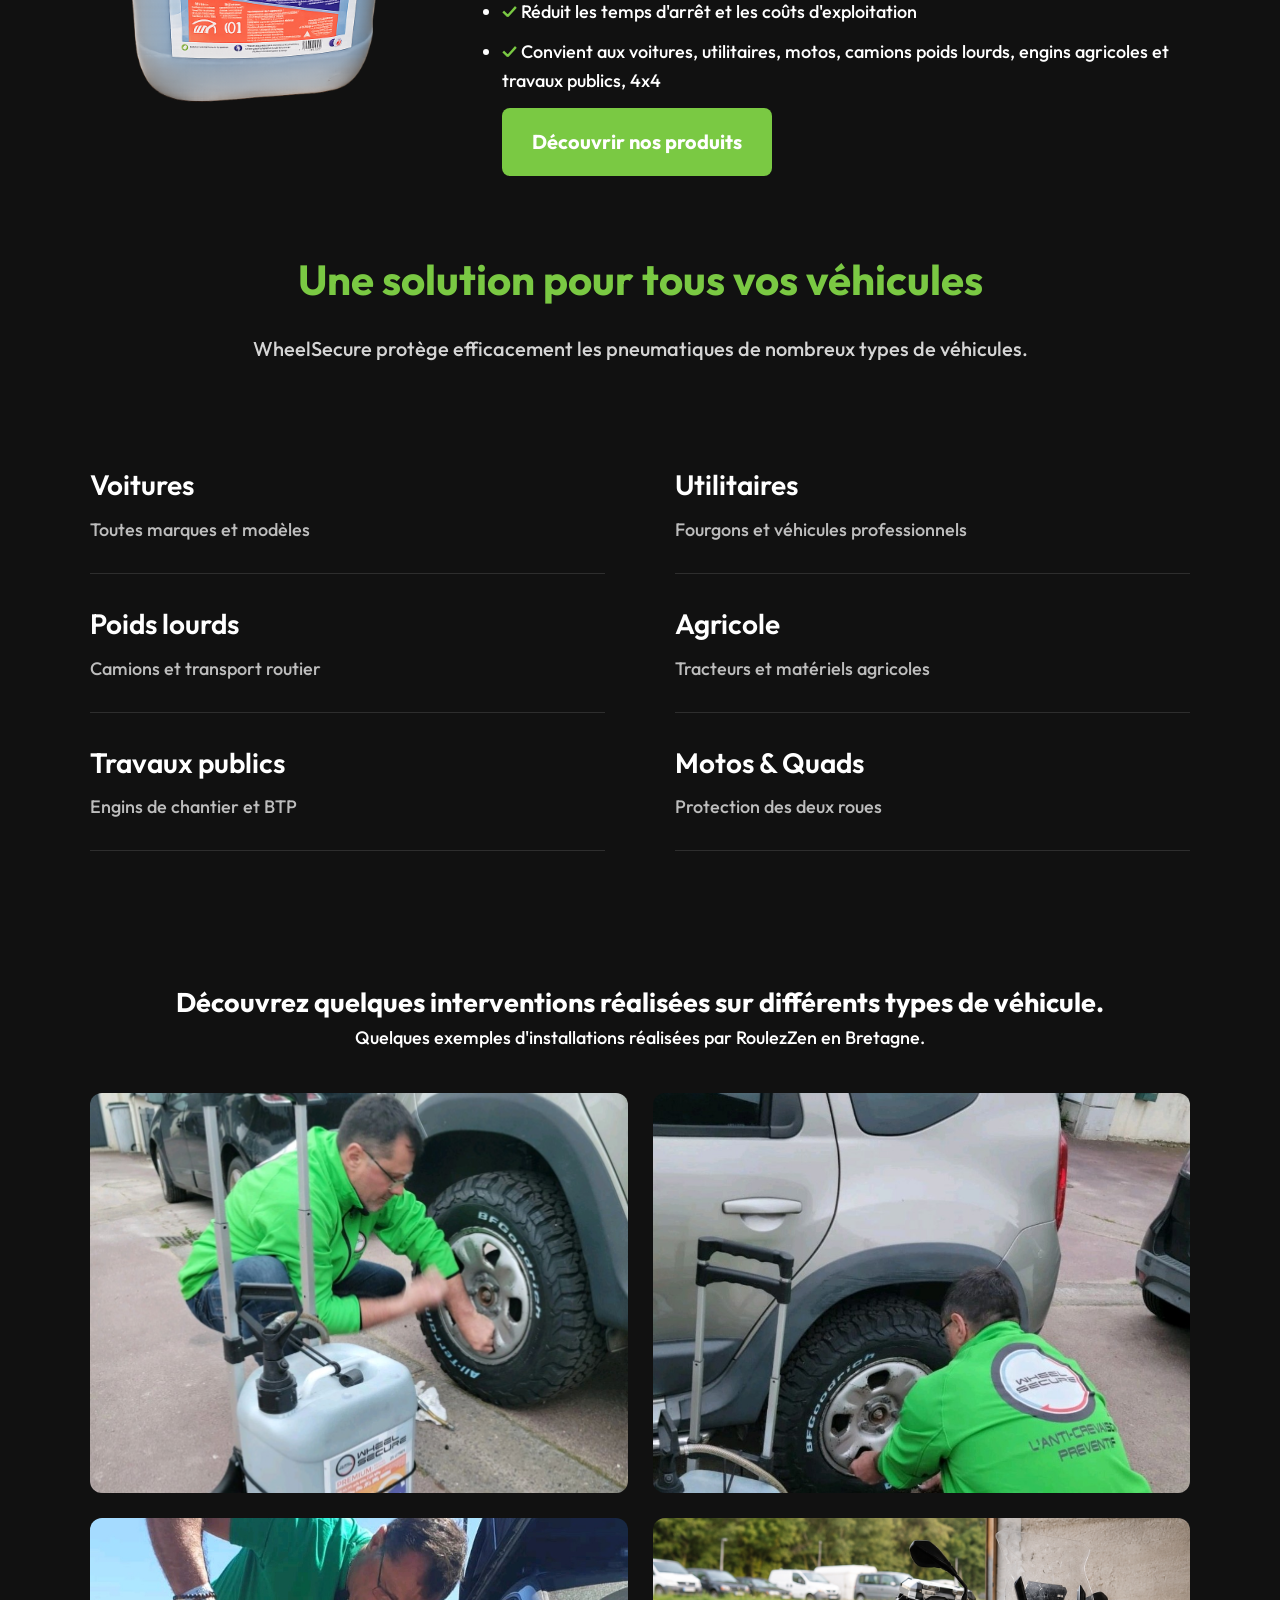
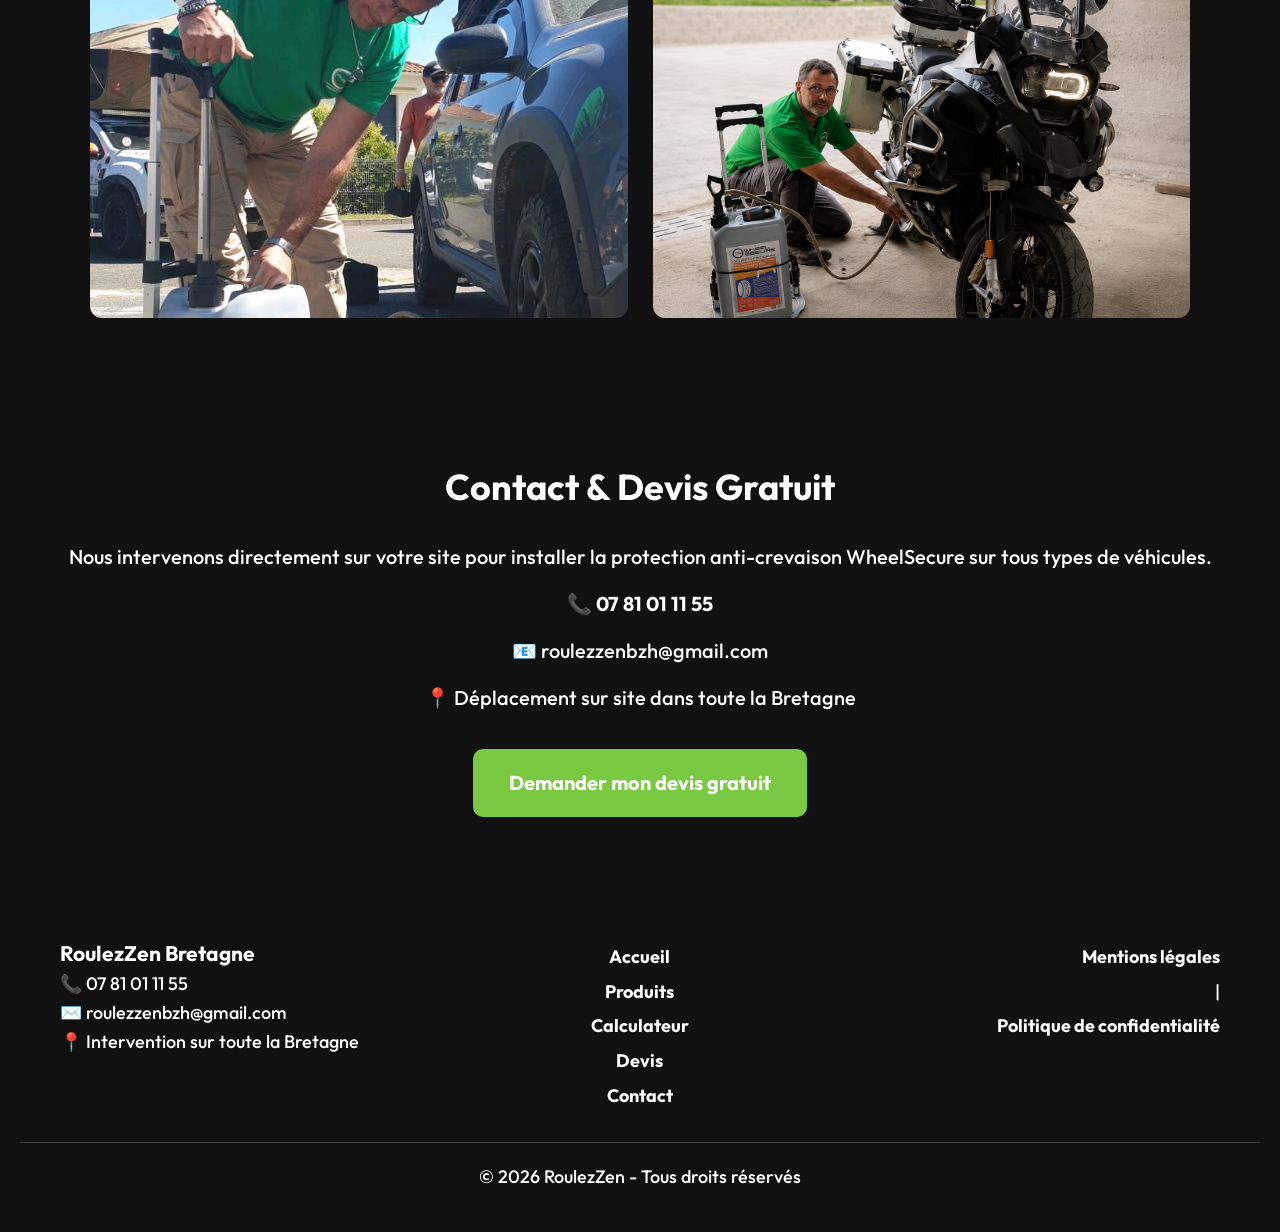
==== commit df40944e: "Suppression des éléments de Sandra" ====
--- a/index.html
+++ b/index.html
@@ -1,4 +1,23 @@
 <!DOCTYPE html>
+<!--
+==========================================================================
+=================================
+ROULEZZEN BRETAGNE
+
+Conception graphique et développement :
+Stéphanie Paris
+
+Première version : 2026
+
+© 2026 Stéphanie Paris
+
+Création originale.
+Tous droits réservés.
+==========================================================================
+=================================
+-->
+
+
 <html lang="fr">
 
 <head>
@@ -6,6 +25,56 @@
     <meta name="viewport" content="width=device-width, initial-scale=1.0">
     <title>RoulezZen Bretagne | Protection anti-crevaison Wheel Secure</title>
     <meta name="description" content="RoulezZen Bretagne installe la protection anti-crevaison Wheel Secure sur voitures, utilitaires, poids lourds, engins agricoles et travaux publics.">
+    <link rel="canonical"
+    href="https://roulezzen.github.io/">
+    <meta property="og:type" content="website">
+    <meta property="og:locale" content="fr_FR">
+    <meta property="og:title" content="RoulezZen Bretagne | Protection anti-crevaison WheelSecure">
+    <meta property="og:description" content="Installation de gel anti-crevaison WheelSecure pour particuliers et professionnels dans toute la Bretagne.">
+    <meta property="og:url" content="https://roulezzen.github.io/">
+    <meta property="og:image" content="https://roulezzen.github.io/logo.png">
+    <meta name="twitter:card" content="summary">
+    <script type="application/ld+json">
+{
+  "@context": "https://schema.org",
+  "@type": "TireShop",
+  "@id": "https://roulezzen.github.io/#entreprise",
+  "name": "RoulezZen",
+  "description": "RoulezZen Bretagne est spécialisé dans la vente et l’installation du gel anti-crevaison préventif WheelSecure pour les particuliers et les professionnels.",
+  "url": "https://roulezzen.github.io/",
+  "logo": "https://roulezzen.github.io/logo.png",
+  "image": "https://roulezzen.github.io/logo.png",
+  "telephone": "+33781011155",
+  "address": {
+    "@type": "PostalAddress",
+    "streetAddress": "Neherlann",
+    "postalCode": "56390",
+    "addressLocality": "Grand-Champ",
+    "addressRegion": "Bretagne",
+    "addressCountry": "FR"
+  },
+  "areaServed": {
+    "@type": "AdministrativeArea",
+    "name": "Bretagne"
+  },
+  "openingHoursSpecification": {
+    "@type": "OpeningHoursSpecification",
+    "dayOfWeek": [
+      "Monday",
+      "Tuesday",
+      "Wednesday",
+      "Thursday",
+      "Friday",
+      "Saturday"
+    ],
+    "opens": "09:00",
+    "closes": "18:00"
+  }
+}
+</script>
+
+
+    
     <link rel="stylesheet" href="accueil.css">
     <link href="https://fonts.googleapis.com/css2?family=Kaushan+Script&display=swap" rel="stylesheet">
 
@@ -117,7 +186,7 @@
 
         <div class="titre-section">
             <h2>L'équipe RoulezZen</h2>
-            <p>Deux interlocuteurs, un seul objectif : vous accompagner partout en Bretagne.</p>
+            <p>Un interlocuteur, un seul objectif : vous accompagner partout en Bretagne.</p>
         </div>
 
         <div class="equipe-grid">
@@ -135,23 +204,6 @@
                         <li>✔ Installation professionnelle</li>
                         <li>✔ Conseils personnalisés</li>
                     </ul>
-                </div>
-            </article>
-
-            <!-- Sandra -->
-            <article class="membre">
-                <img src="images/sandra.png" alt="Sandra Rivière">
-
-                <div class="membre-contenu">
-                    <h3>Sandra Rivière</h3>
-                    <span>Administration & Gestion commerciale</span>
-
-                    <ul>
-                        <li>✔ Gestion des devis</li>
-                        <li>✔ Suivi administratif</li>
-                        <li>✔ Accompagnement des clients</li>
-                        <li>✔ Installation professionnelle</li>    
-                        </ul>
                 </div>
             </article>
 
--- a/accueil.css
+++ b/accueil.css
@@ -1,7 +1,22 @@
-/* =========================================================
-   ROULEZZEN — FEUILLE DE STYLE NETTOYÉE
-   Version consolidée : règles fusionnées, doublons supprimés
-========================================================= */
+/*--
+==========================================================================
+=================================
+ROULEZZEN BRETAGNE
+
+Conception graphique et développement :
+Stéphanie Paris
+
+Première version : 2026
+
+© 2026 Stéphanie Paris
+
+Création originale.
+Tous droits réservés.
+==========================================================================
+=================================
+*/
+
+
 
 :root {
     --couleur-fond: #111111;
